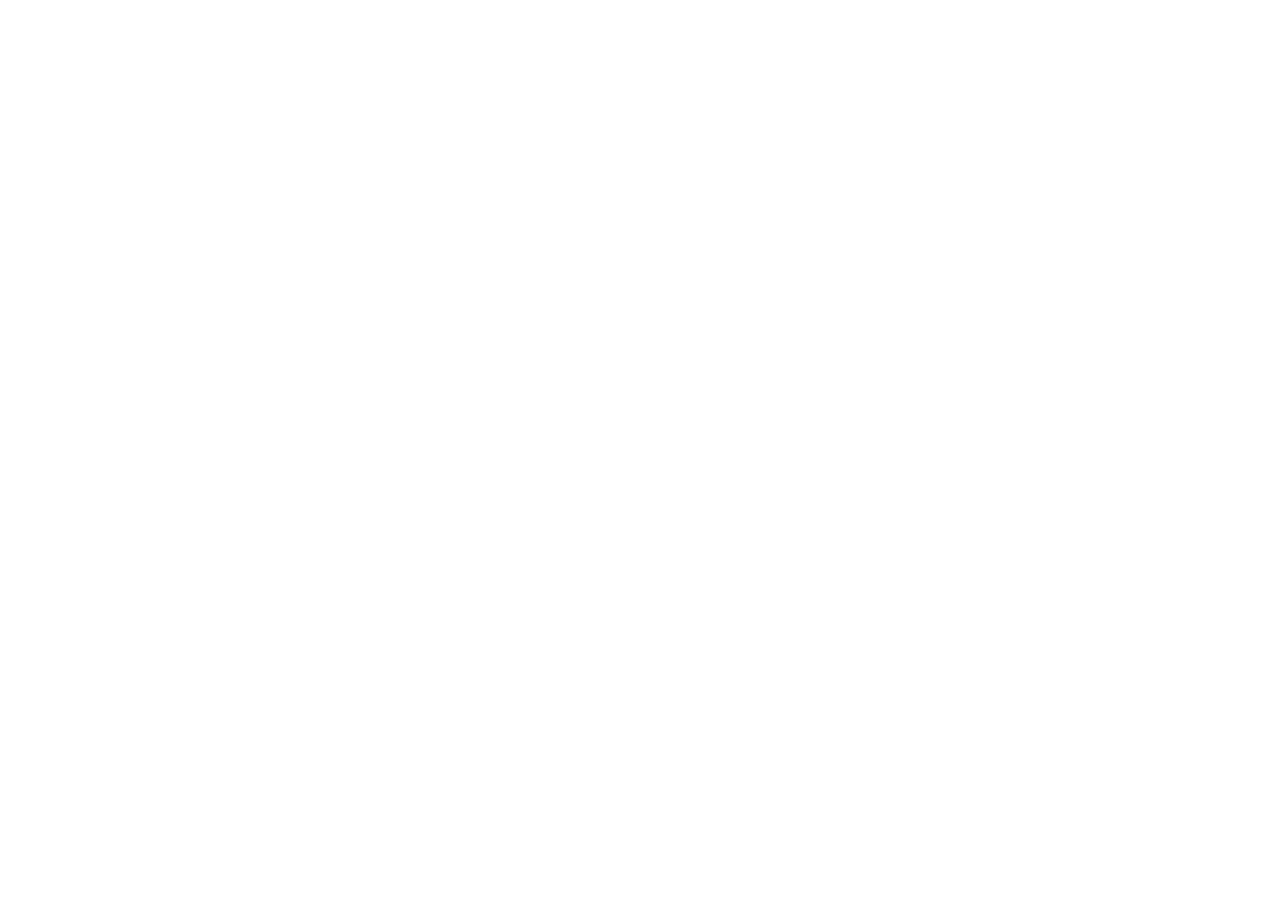
==== index.html @ 802562ee "2" ====
<!doctype html>
<html lang="en">
  <head>
    <meta charset="UTF-8" />
    <meta name="viewport" content="width=device-width, initial-scale=1.0" />
    <title>hash planet</title>
    <script type="module" crossorigin src="/vortex.github.io/assets/index.B-jJbtrE.js"></script>
    <link rel="stylesheet" crossorigin href="/vortex.github.io/assets/index.D0s3xbe9.css">
  </head>
  <body>
    <div id="root"></div>
  </body>
</html>
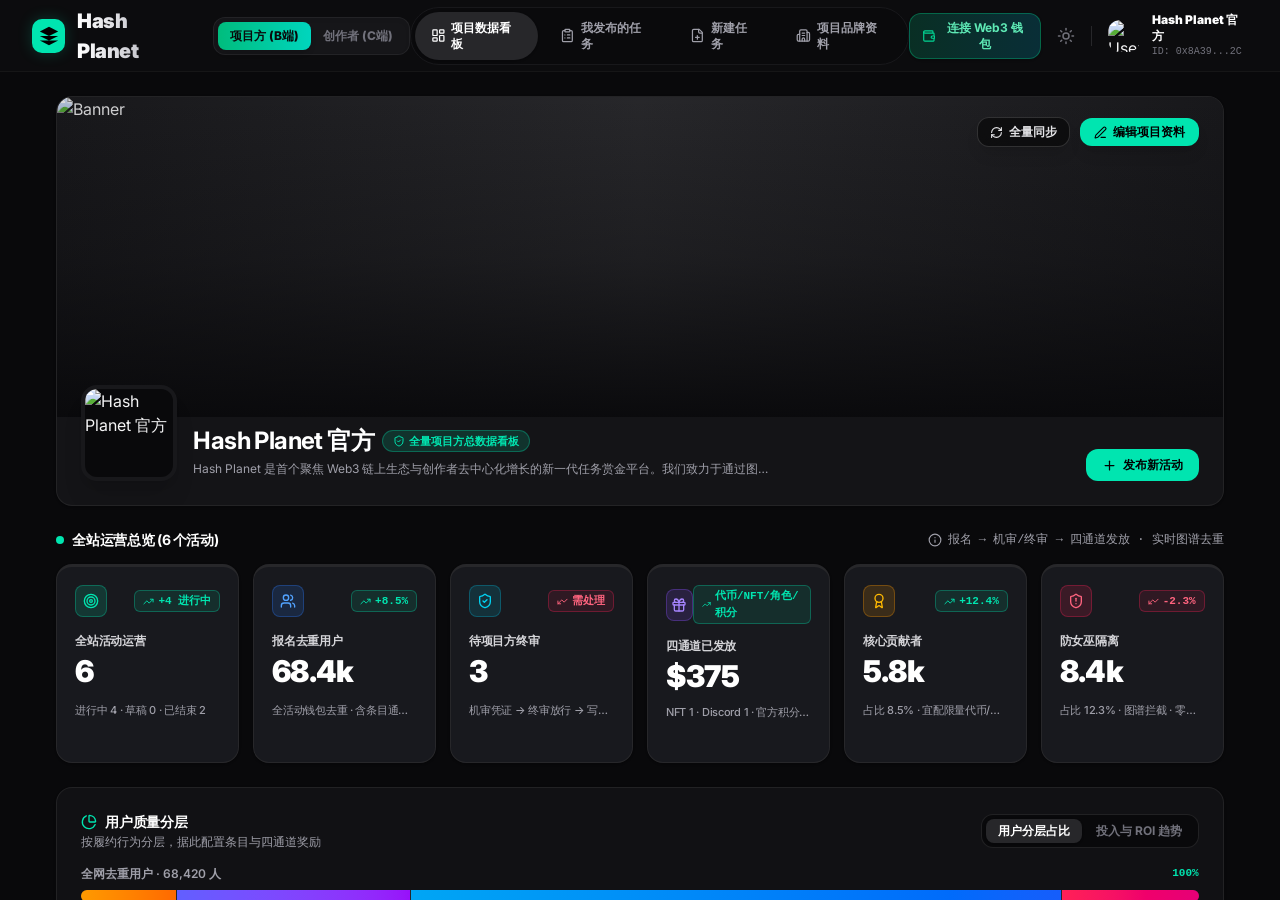
==== commit ad8a9fad: "11" ====
--- a/index.html
+++ b/index.html
@@ -4,8 +4,8 @@
     <meta charset="UTF-8" />
     <meta name="viewport" content="width=device-width, initial-scale=1.0" />
     <title>hash planet</title>
-    <script type="module" crossorigin src="/vortex.github.io/assets/index.B-jJbtrE.js"></script>
-    <link rel="stylesheet" crossorigin href="/vortex.github.io/assets/index.D0s3xbe9.css">
+    <script type="module" crossorigin src="/assets/index.C0Z2eyt0.js"></script>
+    <link rel="stylesheet" crossorigin href="/assets/index.BY39vmBB.css">
   </head>
   <body>
     <div id="root"></div>
--- a/assets/index.BY39vmBB.css
+++ b/assets/index.BY39vmBB.css
@@ -0,0 +1 @@
+@import"https://fonts.googleapis.com/css2?family=Inter:wght@400;500;600;700&display=swap";/*! tailwindcss v4.3.2 | MIT License | https://tailwindcss.com */@layer properties{@supports (((-webkit-hyphens:none)) and (not (margin-trim:inline))) or ((-moz-orient:inline) and (not (color:rgb(from red r g b)))){*,:before,:after,::backdrop{--tw-translate-x:0;--tw-translate-y:0;--tw-translate-z:0;--tw-scale-x:1;--tw-scale-y:1;--tw-scale-z:1;--tw-rotate-x:initial;--tw-rotate-y:initial;--tw-rotate-z:initial;--tw-skew-x:initial;--tw-skew-y:initial;--tw-space-y-reverse:0;--tw-space-x-reverse:0;--tw-divide-y-reverse:0;--tw-border-style:solid;--tw-gradient-position:initial;--tw-gradient-from:#0000;--tw-gradient-via:#0000;--tw-gradient-to:#0000;--tw-gradient-stops:initial;--tw-gradient-via-stops:initial;--tw-gradient-from-position:0%;--tw-gradient-via-position:50%;--tw-gradient-to-position:100%;--tw-leading:initial;--tw-font-weight:initial;--tw-tracking:initial;--tw-shadow:0 0 #0000;--tw-shadow-color:initial;--tw-shadow-alpha:100%;--tw-inset-shadow:0 0 #0000;--tw-inset-shadow-color:initial;--tw-inset-shadow-alpha:100%;--tw-ring-color:initial;--tw-ring-shadow:0 0 #0000;--tw-inset-ring-color:initial;--tw-inset-ring-shadow:0 0 #0000;--tw-ring-inset:initial;--tw-ring-offset-width:0px;--tw-ring-offset-color:#fff;--tw-ring-offset-shadow:0 0 #0000;--tw-outline-style:solid;--tw-blur:initial;--tw-brightness:initial;--tw-contrast:initial;--tw-grayscale:initial;--tw-hue-rotate:initial;--tw-invert:initial;--tw-opacity:initial;--tw-saturate:initial;--tw-sepia:initial;--tw-drop-shadow:initial;--tw-drop-shadow-color:initial;--tw-drop-shadow-alpha:100%;--tw-drop-shadow-size:initial;--tw-backdrop-blur:initial;--tw-backdrop-brightness:initial;--tw-backdrop-contrast:initial;--tw-backdrop-grayscale:initial;--tw-backdrop-hue-rotate:initial;--tw-backdrop-invert:initial;--tw-backdrop-opacity:initial;--tw-backdrop-saturate:initial;--tw-backdrop-sepia:initial;--tw-duration:initial;--tw-ease:initial;--tw-content:""}}}@layer theme{:root,:host{--font-sans:"Inter", ui-sans-serif, system-ui, sans-serif;--font-serif:ui-serif, Georgia, Cambria, "Times New Roman", Times, serif;--font-mono:ui-monospace, SFMono-Regular, Menlo, Monaco, Consolas, "Liberation Mono", "Courier New", monospace;--color-red-50:oklch(97.1% .013 17.38);--color-red-100:oklch(93.6% .032 17.717);--color-red-200:oklch(88.5% .062 18.334);--color-red-300:oklch(80.8% .114 19.571);--color-red-400:oklch(70.4% .191 22.216);--color-red-500:oklch(63.7% .237 25.331);--color-red-600:oklch(57.7% .245 27.325);--color-red-700:oklch(50.5% .213 27.518);--color-red-900:oklch(39.6% .141 25.723);--color-orange-400:oklch(75% .183 55.934);--color-orange-500:oklch(70.5% .213 47.604);--color-amber-50:oklch(98.7% .022 95.277);--color-amber-100:oklch(96.2% .059 95.617);--color-amber-200:oklch(92.4% .12 95.746);--color-amber-300:oklch(87.9% .169 91.605);--color-amber-400:oklch(82.8% .189 84.429);--color-amber-500:oklch(76.9% .188 70.08);--color-amber-600:oklch(66.6% .179 58.318);--color-amber-700:oklch(55.5% .163 48.998);--color-amber-800:oklch(47.3% .137 46.201);--color-amber-900:oklch(41.4% .112 45.904);--color-amber-950:oklch(27.9% .077 45.635);--color-yellow-200:oklch(94.5% .129 101.54);--color-yellow-300:oklch(90.5% .182 98.111);--color-emerald-50:oklch(97.9% .021 166.113);--color-emerald-100:oklch(95% .052 163.051);--color-emerald-200:oklch(90.5% .093 164.15);--color-emerald-300:oklch(84.5% .143 164.978);--color-emerald-400:oklch(76.5% .177 163.223);--color-emerald-500:oklch(69.6% .17 162.48);--color-emerald-600:oklch(59.6% .145 163.225);--color-emerald-700:oklch(50.8% .118 165.612);--color-emerald-800:oklch(43.2% .095 166.913);--color-emerald-900:oklch(37.8% .077 168.94);--color-emerald-950:oklch(26.2% .051 172.552);--color-teal-50:oklch(98.4% .014 180.72);--color-teal-300:oklch(85.5% .138 181.071);--color-teal-400:oklch(77.7% .152 181.912);--color-teal-500:oklch(70.4% .14 182.503);--color-teal-600:oklch(60% .118 184.704);--color-teal-800:oklch(43.7% .078 188.216);--color-teal-950:oklch(27.7% .046 192.524);--color-cyan-50:oklch(98.4% .019 200.873);--color-cyan-100:oklch(95.6% .045 203.388);--color-cyan-200:oklch(91.7% .08 205.041);--color-cyan-300:oklch(86.5% .127 207.078);--color-cyan-400:oklch(78.9% .154 211.53);--color-cyan-500:oklch(71.5% .143 215.221);--color-cyan-600:oklch(60.9% .126 221.723);--color-cyan-700:oklch(52% .105 223.128);--color-cyan-800:oklch(45% .085 224.283);--color-cyan-900:oklch(39.8% .07 227.392);--color-cyan-950:oklch(30.2% .056 229.695);--color-sky-50:oklch(97.7% .013 236.62);--color-sky-100:oklch(95.1% .026 236.824);--color-sky-200:oklch(90.1% .058 230.902);--color-sky-300:oklch(82.8% .111 230.318);--color-sky-400:oklch(74.6% .16 232.661);--color-sky-500:oklch(68.5% .169 237.323);--color-sky-600:oklch(58.8% .158 241.966);--color-sky-700:oklch(50% .134 242.749);--color-sky-800:oklch(44.3% .11 240.79);--color-sky-900:oklch(39.1% .09 240.876);--color-blue-50:oklch(97% .014 254.604);--color-blue-100:oklch(93.2% .032 255.585);--color-blue-200:oklch(88.2% .059 254.128);--color-blue-300:oklch(80.9% .105 251.813);--color-blue-400:oklch(70.7% .165 254.624);--color-blue-500:oklch(62.3% .214 259.815);--color-blue-600:oklch(54.6% .245 262.881);--color-blue-700:oklch(48.8% .243 264.376);--color-blue-950:oklch(28.2% .091 267.935);--color-indigo-50:oklch(96.2% .018 272.314);--color-indigo-100:oklch(93% .034 272.788);--color-indigo-200:oklch(87% .065 274.039);--color-indigo-300:oklch(78.5% .115 274.713);--color-indigo-400:oklch(67.3% .182 276.935);--color-indigo-500:oklch(58.5% .233 277.117);--color-indigo-600:oklch(51.1% .262 276.966);--color-indigo-700:oklch(45.7% .24 277.023);--color-indigo-800:oklch(39.8% .195 277.366);--color-indigo-900:oklch(35.9% .144 278.697);--color-indigo-950:oklch(25.7% .09 281.288);--color-violet-50:oklch(96.9% .016 293.756);--color-violet-100:oklch(94.3% .029 294.588);--color-violet-200:oklch(89.4% .057 293.283);--color-violet-300:oklch(81.1% .111 293.571);--color-violet-400:oklch(70.2% .183 293.541);--color-violet-500:oklch(60.6% .25 292.717);--color-violet-600:oklch(54.1% .281 293.009);--color-violet-700:oklch(49.1% .27 292.581);--color-violet-900:oklch(38% .189 293.745);--color-violet-950:oklch(28.3% .141 291.089);--color-purple-50:oklch(97.7% .014 308.299);--color-purple-100:oklch(94.6% .033 307.174);--color-purple-200:oklch(90.2% .063 306.703);--color-purple-300:oklch(82.7% .119 306.383);--color-purple-400:oklch(71.4% .203 305.504);--color-purple-500:oklch(62.7% .265 303.9);--color-purple-600:oklch(55.8% .288 302.321);--color-purple-700:oklch(49.6% .265 301.924);--color-purple-800:oklch(43.8% .218 303.724);--color-purple-900:oklch(38.1% .176 304.987);--color-purple-950:oklch(29.1% .149 302.717);--color-fuchsia-200:oklch(90.3% .076 319.62);--color-fuchsia-300:oklch(83.3% .145 321.434);--color-fuchsia-400:oklch(74% .238 322.16);--color-fuchsia-500:oklch(66.7% .295 322.15);--color-fuchsia-600:oklch(59.1% .293 322.896);--color-pink-400:oklch(71.8% .202 349.761);--color-pink-500:oklch(65.6% .241 354.308);--color-pink-600:oklch(59.2% .249 .584);--color-rose-50:oklch(96.9% .015 12.422);--color-rose-200:oklch(89.2% .058 10.001);--color-rose-300:oklch(81% .117 11.638);--color-rose-400:oklch(71.2% .194 13.428);--color-rose-500:oklch(64.5% .246 16.439);--color-rose-600:oklch(58.6% .253 17.585);--color-rose-700:oklch(51.4% .222 16.935);--color-rose-950:oklch(27.1% .105 12.094);--color-slate-100:oklch(96.8% .007 247.896);--color-slate-200:oklch(92.9% .013 255.508);--color-slate-300:oklch(86.9% .022 252.894);--color-slate-400:oklch(70.4% .04 256.788);--color-slate-500:oklch(55.4% .046 257.417);--color-slate-600:oklch(44.6% .043 257.281);--color-slate-700:oklch(37.2% .044 257.287);--color-slate-900:oklch(20.8% .042 265.755);--color-zinc-50:oklch(98.5% 0 0);--color-zinc-100:oklch(96.7% .001 286.375);--color-zinc-200:oklch(92% .004 286.32);--color-zinc-300:oklch(87.1% .006 286.286);--color-zinc-400:oklch(70.5% .015 286.067);--color-zinc-500:oklch(55.2% .016 285.938);--color-zinc-600:oklch(44.2% .017 285.786);--color-zinc-700:oklch(37% .013 285.805);--color-zinc-800:oklch(27.4% .006 286.033);--color-zinc-900:oklch(21% .006 285.885);--color-zinc-950:oklch(14.1% .005 285.823);--color-black:#000;--color-white:#fff;--spacing:.25rem;--container-xs:20rem;--container-sm:24rem;--container-md:28rem;--container-lg:32rem;--container-xl:36rem;--container-2xl:42rem;--container-3xl:48rem;--container-4xl:56rem;--container-5xl:64rem;--text-xs:.75rem;--text-xs--line-height:calc(1 / .75);--text-sm:.875rem;--text-sm--line-height:calc(1.25 / .875);--text-base:1rem;--text-base--line-height: 1.5 ;--text-lg:1.125rem;--text-lg--line-height:calc(1.75 / 1.125);--text-xl:1.25rem;--text-xl--line-height:calc(1.75 / 1.25);--text-2xl:1.5rem;--text-2xl--line-height:calc(2 / 1.5);--text-3xl:1.875rem;--text-3xl--line-height: 1.2 ;--text-4xl:2.25rem;--text-4xl--line-height:calc(2.5 / 2.25);--text-8xl:6rem;--text-8xl--line-height:1;--font-weight-normal:400;--font-weight-medium:500;--font-weight-semibold:600;--font-weight-bold:700;--font-weight-extrabold:800;--font-weight-black:900;--tracking-tight:-.025em;--tracking-normal:0em;--tracking-wide:.025em;--tracking-wider:.05em;--tracking-widest:.1em;--leading-tight:1.25;--leading-snug:1.375;--leading-normal:1.5;--leading-relaxed:1.625;--radius-md:.375rem;--radius-lg:.5rem;--radius-xl:.75rem;--radius-2xl:1rem;--radius-3xl:1.5rem;--drop-shadow-sm:0 1px 2px #00000026;--drop-shadow-md:0 3px 3px #0000001f;--ease-out:cubic-bezier(0, 0, .2, 1);--ease-in-out:cubic-bezier(.4, 0, .2, 1);--animate-spin:spin 1s linear infinite;--animate-ping:ping 1s cubic-bezier(0, 0, .2, 1) infinite;--animate-pulse:pulse 2s cubic-bezier(.4, 0, .6, 1) infinite;--animate-bounce:bounce 1s infinite;--blur-xs:4px;--blur-sm:8px;--blur-md:12px;--blur-xl:24px;--blur-2xl:40px;--blur-3xl:64px;--default-transition-duration:.15s;--default-transition-timing-function:cubic-bezier(.4, 0, .2, 1);--default-font-family:var(--font-sans);--default-mono-font-family:var(--font-mono)}}@layer base{*,:after,:before,::backdrop{box-sizing:border-box;border:0 solid;margin:0;padding:0}::file-selector-button{box-sizing:border-box;border:0 solid;margin:0;padding:0}html,:host{-webkit-text-size-adjust:100%;-moz-tab-size:4;tab-size:4;line-height:1.5;font-family:var(--default-font-family,ui-sans-serif, system-ui, sans-serif, "Apple Color Emoji", "Segoe UI Emoji", "Segoe UI Symbol", "Noto Color Emoji");font-feature-settings:var(--default-font-feature-settings,normal);font-variation-settings:var(--default-font-variation-settings,normal);-webkit-tap-highlight-color:transparent}hr{height:0;color:inherit;border-top-width:1px}abbr:where([title]){-webkit-text-decoration:underline dotted;text-decoration:underline dotted}h1,h2,h3,h4,h5,h6{font-size:inherit;font-weight:inherit}a{color:inherit;-webkit-text-decoration:inherit;text-decoration:inherit}b,strong{font-weight:bolder}code,kbd,samp,pre{font-family:var(--default-mono-font-family,ui-monospace, SFMono-Regular, Menlo, Monaco, Consolas, "Liberation Mono", "Courier New", monospace);font-feature-settings:var(--default-mono-font-feature-settings,normal);font-variation-settings:var(--default-mono-font-variation-settings,normal);font-size:1em}small{font-size:80%}sub,sup{vertical-align:baseline;font-size:75%;line-height:0;position:relative}sub{bottom:-.25em}sup{top:-.5em}table{text-indent:0;border-color:inherit;border-collapse:collapse}:-moz-focusring{outline:auto}progress{vertical-align:baseline}summary{display:list-item}ol,ul,menu{list-style:none}img,svg,video,canvas,audio,iframe,embed,object{vertical-align:middle;display:block}img,video{max-width:100%;height:auto}button,input,select,optgroup,textarea{font:inherit;font-feature-settings:inherit;font-variation-settings:inherit;letter-spacing:inherit;color:inherit;opacity:1;background-color:#0000;border-radius:0}::file-selector-button{font:inherit;font-feature-settings:inherit;font-variation-settings:inherit;letter-spacing:inherit;color:inherit;opacity:1;background-color:#0000;border-radius:0}:where(select:is([multiple],[size])) optgroup{font-weight:bolder}:where(select:is([multiple],[size])) optgroup option{padding-inline-start:20px}::file-selector-button{margin-inline-end:4px}::placeholder{opacity:1}@supports (not ((-webkit-appearance:-apple-pay-button))) or (contain-intrinsic-size:1px){::placeholder{color:currentColor}@supports (color:color-mix(in lab,red,red)){::placeholder{color:color-mix(in oklab,currentcolor 50%,transparent)}}}textarea{resize:vertical}::-webkit-search-decoration{-webkit-appearance:none}::-webkit-date-and-time-value{min-height:1lh;text-align:inherit}::-webkit-datetime-edit{display:inline-flex}::-webkit-datetime-edit-fields-wrapper{padding:0}::-webkit-datetime-edit{padding-block:0}::-webkit-datetime-edit-year-field{padding-block:0}::-webkit-datetime-edit-month-field{padding-block:0}::-webkit-datetime-edit-day-field{padding-block:0}::-webkit-datetime-edit-hour-field{padding-block:0}::-webkit-datetime-edit-minute-field{padding-block:0}::-webkit-datetime-edit-second-field{padding-block:0}::-webkit-datetime-edit-millisecond-field{padding-block:0}::-webkit-datetime-edit-meridiem-field{padding-block:0}::-webkit-calendar-picker-indicator{line-height:1}:-moz-ui-invalid{box-shadow:none}button,input:where([type=button],[type=reset],[type=submit]){-webkit-appearance:button;-moz-appearance:button;appearance:button}::file-selector-button{-webkit-appearance:button;-moz-appearance:button;appearance:button}::-webkit-inner-spin-button{height:auto}::-webkit-outer-spin-button{height:auto}[hidden]:where(:not([hidden=until-found])){display:none!important}}@layer components{.rich-text-editor:empty:before{content:attr(data-placeholder);color:#a1a1aa;pointer-events:none}.dark .rich-text-editor:empty:before{color:#71717a}.rich-text-editor h1{margin:.75rem 0 .5rem;font-size:1.25rem;font-weight:700;line-height:1.4}.rich-text-editor h2{margin:.75rem 0 .5rem;font-size:1.1rem;font-weight:700;line-height:1.4}.rich-text-editor p{margin:.5rem 0}.rich-text-editor ul,.rich-text-editor ol{margin:.5rem 0;padding-left:1.25rem}.rich-text-editor li{margin:.25rem 0}.rich-text-editor a{color:#059669;text-decoration:underline}.rich-text-editor img{border-radius:.75rem;max-width:100%;margin:.5rem 0}.rich-text-content h1{color:inherit;margin:.5rem 0 .25rem;font-size:.95rem;font-weight:700;line-height:1.5}.rich-text-content h2{color:inherit;margin:.5rem 0 .25rem;font-size:.875rem;font-weight:700;line-height:1.5}.rich-text-content p{margin:.35rem 0}.rich-text-content ul,.rich-text-content ol{margin:.35rem 0;padding-left:1.1rem}.rich-text-content li{margin:.15rem 0}.rich-text-content a{color:#059669;text-decoration:underline}.rich-text-content img{border-radius:.5rem;max-width:100%;margin:.35rem 0}.rich-text-content strong,.rich-text-content b{color:inherit;font-weight:600}}@layer utilities{.pointer-events-auto{pointer-events:auto}.pointer-events-none{pointer-events:none}.visible{visibility:visible}.sr-only{clip-path:inset(50%);white-space:nowrap;border-width:0;width:1px;height:1px;margin:-1px;padding:0;position:absolute;overflow:hidden}.absolute{position:absolute}.fixed{position:fixed}.relative{position:relative}.sticky{position:sticky}.-inset-0\.5{inset:calc(var(--spacing) * -.5)}.-inset-1{inset:calc(var(--spacing) * -1)}.inset-0{top:0;right:0;bottom:0;left:0}.inset-\[-18px\]{top:-18px;right:-18px;bottom:-18px;left:-18px}.inset-\[-32px\]{top:-32px;right:-32px;bottom:-32px;left:-32px}.inset-x-0{inset-inline:0}.inset-x-2{inset-inline:calc(var(--spacing) * 2)}.inset-x-3{inset-inline:calc(var(--spacing) * 3)}.inset-y-0{inset-block:0}.-top-1{top:calc(var(--spacing) * -1)}.-top-3{top:calc(var(--spacing) * -3)}.-top-4{top:calc(var(--spacing) * -4)}.-top-12{top:calc(var(--spacing) * -12)}.-top-16{top:calc(var(--spacing) * -16)}.-top-20{top:calc(var(--spacing) * -20)}.-top-24{top:calc(var(--spacing) * -24)}.-top-32{top:calc(var(--spacing) * -32)}.top-0{top:0}.top-0\.5{top:calc(var(--spacing) * .5)}.top-1\/2{top:50%}.top-2{top:calc(var(--spacing) * 2)}.top-2\.5{top:calc(var(--spacing) * 2.5)}.top-3{top:calc(var(--spacing) * 3)}.top-3\.5{top:calc(var(--spacing) * 3.5)}.top-4{top:calc(var(--spacing) * 4)}.top-5{top:calc(var(--spacing) * 5)}.top-6{top:calc(var(--spacing) * 6)}.top-8{top:calc(var(--spacing) * 8)}.top-20{top:calc(var(--spacing) * 20)}.top-24{top:calc(var(--spacing) * 24)}.top-\[-3px\]{top:-3px}.top-\[calc\(50\%-177\.5px\)\]{top:calc(50% - 177.5px)}.top-\[calc\(50\%-182\.5px\)\]{top:calc(50% - 182.5px)}.top-full{top:100%}.-right-1{right:calc(var(--spacing) * -1)}.-right-2{right:calc(var(--spacing) * -2)}.-right-4{right:calc(var(--spacing) * -4)}.-right-6{right:calc(var(--spacing) * -6)}.-right-16{right:calc(var(--spacing) * -16)}.-right-20{right:calc(var(--spacing) * -20)}.-right-24{right:calc(var(--spacing) * -24)}.-right-32{right:calc(var(--spacing) * -32)}.right-0{right:0}.right-1{right:var(--spacing)}.right-2{right:calc(var(--spacing) * 2)}.right-2\.5{right:calc(var(--spacing) * 2.5)}.right-3{right:calc(var(--spacing) * 3)}.right-3\.5{right:calc(var(--spacing) * 3.5)}.right-4{right:calc(var(--spacing) * 4)}.right-6{right:calc(var(--spacing) * 6)}.right-8{right:calc(var(--spacing) * 8)}.right-10{right:calc(var(--spacing) * 10)}.-bottom-1{bottom:calc(var(--spacing) * -1)}.-bottom-3{bottom:calc(var(--spacing) * -3)}.-bottom-4{bottom:calc(var(--spacing) * -4)}.-bottom-6{bottom:calc(var(--spacing) * -6)}.-bottom-24{bottom:calc(var(--spacing) * -24)}.-bottom-32{bottom:calc(var(--spacing) * -32)}.bottom-0{bottom:0}.bottom-1{bottom:var(--spacing)}.bottom-4{bottom:calc(var(--spacing) * 4)}.bottom-6{bottom:calc(var(--spacing) * 6)}.bottom-7{bottom:calc(var(--spacing) * 7)}.bottom-24{bottom:calc(var(--spacing) * 24)}.-left-12{left:calc(var(--spacing) * -12)}.-left-24{left:calc(var(--spacing) * -24)}.-left-32{left:calc(var(--spacing) * -32)}.left-0{left:0}.left-1{left:var(--spacing)}.left-1\/2{left:50%}.left-1\/3{left:33.3333%}.left-2{left:calc(var(--spacing) * 2)}.left-2\.5{left:calc(var(--spacing) * 2.5)}.left-3{left:calc(var(--spacing) * 3)}.left-3\.5{left:calc(var(--spacing) * 3.5)}.left-5{left:calc(var(--spacing) * 5)}.left-6{left:calc(var(--spacing) * 6)}.left-10{left:calc(var(--spacing) * 10)}.left-12{left:calc(var(--spacing) * 12)}.left-\[13\.5px\]{left:13.5px}.left-\[calc\(50\%-120px\)\]{left:calc(50% - 120px)}.z-0{z-index:0}.z-10{z-index:10}.z-20{z-index:20}.z-30{z-index:30}.z-40{z-index:40}.z-50{z-index:50}.z-\[100\]{z-index:100}.z-\[110\]{z-index:110}.z-\[120\]{z-index:120}.z-\[999\]{z-index:999}.z-\[9999\]{z-index:9999}.z-\[10000\]{z-index:10000}.col-span-2{grid-column:span 2/span 2}.container{width:100%}@media(min-width:40rem){.container{max-width:40rem}}@media(min-width:48rem){.container{max-width:48rem}}@media(min-width:64rem){.container{max-width:64rem}}@media(min-width:80rem){.container{max-width:80rem}}@media(min-width:96rem){.container{max-width:96rem}}.-mx-1{margin-inline:calc(var(--spacing) * -1)}.mx-1{margin-inline:var(--spacing)}.mx-4{margin-inline:calc(var(--spacing) * 4)}.mx-6{margin-inline:calc(var(--spacing) * 6)}.mx-auto{margin-inline:auto}.my-0\.5{margin-block:calc(var(--spacing) * .5)}.my-1{margin-block:var(--spacing)}.my-5{margin-block:calc(var(--spacing) * 5)}.my-auto{margin-block:auto}.-mt-0\.5{margin-top:calc(var(--spacing) * -.5)}.-mt-10{margin-top:calc(var(--spacing) * -10)}.-mt-12{margin-top:calc(var(--spacing) * -12)}.mt-0\.5{margin-top:calc(var(--spacing) * .5)}.mt-1{margin-top:var(--spacing)}.mt-1\.5{margin-top:calc(var(--spacing) * 1.5)}.mt-2{margin-top:calc(var(--spacing) * 2)}.mt-2\.5{margin-top:calc(var(--spacing) * 2.5)}.mt-3{margin-top:calc(var(--spacing) * 3)}.mt-3\.5{margin-top:calc(var(--spacing) * 3.5)}.mt-4{margin-top:calc(var(--spacing) * 4)}.mt-6{margin-top:calc(var(--spacing) * 6)}.mt-\[-2px\]{margin-top:-2px}.mt-auto{margin-top:auto}.mr-0\.5{margin-right:calc(var(--spacing) * .5)}.mr-1{margin-right:var(--spacing)}.mr-1\.5{margin-right:calc(var(--spacing) * 1.5)}.mr-3{margin-right:calc(var(--spacing) * 3)}.mb-0\.5{margin-bottom:calc(var(--spacing) * .5)}.mb-1{margin-bottom:var(--spacing)}.mb-1\.5{margin-bottom:calc(var(--spacing) * 1.5)}.mb-2{margin-bottom:calc(var(--spacing) * 2)}.mb-2\.5{margin-bottom:calc(var(--spacing) * 2.5)}.mb-3{margin-bottom:calc(var(--spacing) * 3)}.mb-3\.5{margin-bottom:calc(var(--spacing) * 3.5)}.mb-4{margin-bottom:calc(var(--spacing) * 4)}.mb-5{margin-bottom:calc(var(--spacing) * 5)}.mb-6{margin-bottom:calc(var(--spacing) * 6)}.mb-8{margin-bottom:calc(var(--spacing) * 8)}.mb-10{margin-bottom:calc(var(--spacing) * 10)}.ml-1{margin-left:var(--spacing)}.ml-1\.5{margin-left:calc(var(--spacing) * 1.5)}.ml-2{margin-left:calc(var(--spacing) * 2)}.line-clamp-1{-webkit-line-clamp:1;-webkit-box-orient:vertical;display:-webkit-box;overflow:hidden}.line-clamp-2{-webkit-line-clamp:2;-webkit-box-orient:vertical;display:-webkit-box;overflow:hidden}.line-clamp-3{-webkit-line-clamp:3;-webkit-box-orient:vertical;display:-webkit-box;overflow:hidden}.block{display:block}.flex{display:flex}.grid{display:grid}.hidden{display:none}.inline{display:inline}.inline-block{display:inline-block}.inline-flex{display:inline-flex}.aspect-\[2\.6\/1\]{aspect-ratio:2.6}.aspect-\[2\/1\]{aspect-ratio:2}.aspect-\[16\/10\]{aspect-ratio:16/10}.h-1{height:var(--spacing)}.h-1\.5{height:calc(var(--spacing) * 1.5)}.h-2{height:calc(var(--spacing) * 2)}.h-2\.5{height:calc(var(--spacing) * 2.5)}.h-3{height:calc(var(--spacing) * 3)}.h-3\.5{height:calc(var(--spacing) * 3.5)}.h-4{height:calc(var(--spacing) * 4)}.h-4\.5{height:calc(var(--spacing) * 4.5)}.h-5{height:calc(var(--spacing) * 5)}.h-5\.5{height:calc(var(--spacing) * 5.5)}.h-6{height:calc(var(--spacing) * 6)}.h-7{height:calc(var(--spacing) * 7)}.h-7\.5{height:calc(var(--spacing) * 7.5)}.h-8{height:calc(var(--spacing) * 8)}.h-9{height:calc(var(--spacing) * 9)}.h-10{height:calc(var(--spacing) * 10)}.h-11{height:calc(var(--spacing) * 11)}.h-12{height:calc(var(--spacing) * 12)}.h-14{height:calc(var(--spacing) * 14)}.h-16{height:calc(var(--spacing) * 16)}.h-18{height:calc(var(--spacing) * 18)}.h-20{height:calc(var(--spacing) * 20)}.h-24{height:calc(var(--spacing) * 24)}.h-28{height:calc(var(--spacing) * 28)}.h-32{height:calc(var(--spacing) * 32)}.h-36{height:calc(var(--spacing) * 36)}.h-40{height:calc(var(--spacing) * 40)}.h-48{height:calc(var(--spacing) * 48)}.h-52{height:calc(var(--spacing) * 52)}.h-60{height:calc(var(--spacing) * 60)}.h-64{height:calc(var(--spacing) * 64)}.h-72{height:calc(var(--spacing) * 72)}.h-80{height:calc(var(--spacing) * 80)}.h-96{height:calc(var(--spacing) * 96)}.h-\[2px\]{height:2px}.h-\[10px\]{height:10px}.h-\[34px\]{height:34px}.h-\[52px\]{height:52px}.h-\[64px\]{height:64px}.h-\[72px\]{height:72px}.h-\[95px\]{height:95px}.h-\[160px\]{height:160px}.h-\[180px\]{height:180px}.h-\[200px\]{height:200px}.h-\[230px\]{height:230px}.h-\[355px\]{height:355px}.h-\[360px\]{height:360px}.h-\[365px\]{height:365px}.h-\[400px\]{height:400px}.h-\[410px\]{height:410px}.h-auto{height:auto}.h-full{height:100%}.h-px{height:1px}.h-screen{height:100vh}.max-h-44{max-height:calc(var(--spacing) * 44)}.max-h-48{max-height:calc(var(--spacing) * 48)}.max-h-96{max-height:calc(var(--spacing) * 96)}.max-h-\[70vh\]{max-height:70vh}.max-h-\[88vh\]{max-height:88vh}.max-h-\[90vh\]{max-height:90vh}.max-h-\[140px\]{max-height:140px}.max-h-\[180px\]{max-height:180px}.max-h-\[220px\]{max-height:220px}.max-h-\[360px\]{max-height:360px}.max-h-\[680px\]{max-height:680px}.min-h-0{min-height:0}.min-h-\[24rem\]{min-height:24rem}.min-h-\[40px\]{min-height:40px}.min-h-\[160px\]{min-height:160px}.min-h-\[240px\]{min-height:240px}.min-h-\[380px\]{min-height:380px}.min-h-screen{min-height:100vh}.w-1{width:var(--spacing)}.w-1\.5{width:calc(var(--spacing) * 1.5)}.w-2{width:calc(var(--spacing) * 2)}.w-2\.5{width:calc(var(--spacing) * 2.5)}.w-3{width:calc(var(--spacing) * 3)}.w-3\.5{width:calc(var(--spacing) * 3.5)}.w-4{width:calc(var(--spacing) * 4)}.w-4\.5{width:calc(var(--spacing) * 4.5)}.w-5{width:calc(var(--spacing) * 5)}.w-5\.5{width:calc(var(--spacing) * 5.5)}.w-6{width:calc(var(--spacing) * 6)}.w-7{width:calc(var(--spacing) * 7)}.w-8{width:calc(var(--spacing) * 8)}.w-9{width:calc(var(--spacing) * 9)}.w-10{width:calc(var(--spacing) * 10)}.w-11{width:calc(var(--spacing) * 11)}.w-12{width:calc(var(--spacing) * 12)}.w-14{width:calc(var(--spacing) * 14)}.w-16{width:calc(var(--spacing) * 16)}.w-18{width:calc(var(--spacing) * 18)}.w-20{width:calc(var(--spacing) * 20)}.w-24{width:calc(var(--spacing) * 24)}.w-28{width:calc(var(--spacing) * 28)}.w-32{width:calc(var(--spacing) * 32)}.w-36{width:calc(var(--spacing) * 36)}.w-44{width:calc(var(--spacing) * 44)}.w-48{width:calc(var(--spacing) * 48)}.w-56{width:calc(var(--spacing) * 56)}.w-60{width:calc(var(--spacing) * 60)}.w-64{width:calc(var(--spacing) * 64)}.w-72{width:calc(var(--spacing) * 72)}.w-80{width:calc(var(--spacing) * 80)}.w-96{width:calc(var(--spacing) * 96)}.w-\[1px\]{width:1px}.w-\[10px\]{width:10px}.w-\[34px\]{width:34px}.w-\[240px\]{width:240px}.w-\[420px\]{width:420px}.w-\[calc\(100\%\+1rem\)\]{width:calc(100% + 1rem)}.w-fit{width:fit-content}.w-full{width:100%}.w-px{width:1px}.max-w-2xl{max-width:var(--container-2xl)}.max-w-3xl{max-width:var(--container-3xl)}.max-w-4xl{max-width:var(--container-4xl)}.max-w-5xl{max-width:var(--container-5xl)}.max-w-\[38px\]{max-width:38px}.max-w-\[55px\]{max-width:55px}.max-w-\[96\%\]{max-width:96%}.max-w-\[98\%\]{max-width:98%}.max-w-\[100\%\]{max-width:100%}.max-w-\[120px\]{max-width:120px}.max-w-\[130px\]{max-width:130px}.max-w-\[140px\]{max-width:140px}.max-w-\[160px\]{max-width:160px}.max-w-\[170px\]{max-width:170px}.max-w-\[200px\]{max-width:200px}.max-w-\[280px\]{max-width:280px}.max-w-\[300px\]{max-width:300px}.max-w-\[340px\]{max-width:340px}.max-w-\[560px\]{max-width:560px}.max-w-\[800px\]{max-width:800px}.max-w-\[840px\]{max-width:840px}.max-w-\[1200px\]{max-width:1200px}.max-w-\[1550px\]{max-width:1550px}.max-w-\[1680px\]{max-width:1680px}.max-w-full{max-width:100%}.max-w-lg{max-width:var(--container-lg)}.max-w-md{max-width:var(--container-md)}.max-w-none{max-width:none}.max-w-sm{max-width:var(--container-sm)}.max-w-xl{max-width:var(--container-xl)}.max-w-xs{max-width:var(--container-xs)}.min-w-0{min-width:0}.min-w-\[20px\]{min-width:20px}.min-w-\[28px\]{min-width:28px}.min-w-\[32px\]{min-width:32px}.min-w-\[120px\]{min-width:120px}.min-w-\[140px\]{min-width:140px}.min-w-\[210px\]{min-width:210px}.min-w-\[320px\]{min-width:320px}.min-w-\[650px\]{min-width:650px}.min-w-\[700px\]{min-width:700px}.min-w-\[980px\]{min-width:980px}.min-w-\[1200px\]{min-width:1200px}.min-w-max{min-width:max-content}.flex-1{flex:1}.shrink-0{flex-shrink:0}.border-collapse{border-collapse:collapse}.-translate-x-1\/2{--tw-translate-x: -50% ;translate:var(--tw-translate-x) var(--tw-translate-y)}.translate-x-\[-120\%\]{--tw-translate-x:-120%;translate:var(--tw-translate-x) var(--tw-translate-y)}.translate-x-px{--tw-translate-x:1px;translate:var(--tw-translate-x) var(--tw-translate-y)}.-translate-y-1\/2{--tw-translate-y: -50% ;translate:var(--tw-translate-x) var(--tw-translate-y)}.-translate-y-px{--tw-translate-y:-1px;translate:var(--tw-translate-x) var(--tw-translate-y)}.scale-50{--tw-scale-x:50%;--tw-scale-y:50%;--tw-scale-z:50%;scale:var(--tw-scale-x) var(--tw-scale-y)}.scale-100{--tw-scale-x:100%;--tw-scale-y:100%;--tw-scale-z:100%;scale:var(--tw-scale-x) var(--tw-scale-y)}.scale-102{--tw-scale-x:102%;--tw-scale-y:102%;--tw-scale-z:102%;scale:var(--tw-scale-x) var(--tw-scale-y)}.scale-105{--tw-scale-x:105%;--tw-scale-y:105%;--tw-scale-z:105%;scale:var(--tw-scale-x) var(--tw-scale-y)}.scale-110{--tw-scale-x:110%;--tw-scale-y:110%;--tw-scale-z:110%;scale:var(--tw-scale-x) var(--tw-scale-y)}.scale-125{--tw-scale-x:125%;--tw-scale-y:125%;--tw-scale-z:125%;scale:var(--tw-scale-x) var(--tw-scale-y)}.scale-\[1\.02\]{scale:1.02}.-rotate-45{rotate:-45deg}.-rotate-90{rotate:-90deg}.rotate-0{rotate:0deg}.rotate-180{rotate:180deg}.rotate-\[-20deg\]{rotate:-20deg}.rotate-\[12deg\]{rotate:12deg}.\[transform\:translateZ\(40px\)\]{transform:translateZ(40px)}.\[transform\:translateZ\(45px\)\]{transform:translateZ(45px)}.\[transform\:translateZ\(50px\)\]{transform:translateZ(50px)}.\[transform\:translateZ\(60px\)\]{transform:translateZ(60px)}.transform{transform:var(--tw-rotate-x,) var(--tw-rotate-y,) var(--tw-rotate-z,) var(--tw-skew-x,) var(--tw-skew-y,)}.animate-\[shimmer_3\.5s_infinite\]{animation:3.5s infinite shimmer}.animate-bounce{animation:var(--animate-bounce)}.animate-ping{animation:var(--animate-ping)}.animate-pulse{animation:var(--animate-pulse)}.animate-spin{animation:var(--animate-spin)}.cursor-default{cursor:default}.cursor-not-allowed{cursor:not-allowed}.cursor-pointer{cursor:pointer}.cursor-wait{cursor:wait}.resize{resize:both}.resize-none{resize:none}.resize-y{resize:vertical}.scroll-mt-6{scroll-margin-top:calc(var(--spacing) * 6)}.list-decimal{list-style-type:decimal}.appearance-none{-webkit-appearance:none;-moz-appearance:none;appearance:none}.grid-cols-1{grid-template-columns:repeat(1,minmax(0,1fr))}.grid-cols-2{grid-template-columns:repeat(2,minmax(0,1fr))}.grid-cols-3{grid-template-columns:repeat(3,minmax(0,1fr))}.grid-cols-4{grid-template-columns:repeat(4,minmax(0,1fr))}.grid-rows-\[0fr\]{grid-template-rows:0fr}.grid-rows-\[1fr\]{grid-template-rows:1fr}.flex-col{flex-direction:column}.flex-row{flex-direction:row}.flex-wrap{flex-wrap:wrap}.items-baseline{align-items:baseline}.items-center{align-items:center}.items-end{align-items:flex-end}.items-start{align-items:flex-start}.items-stretch{align-items:stretch}.justify-between{justify-content:space-between}.justify-center{justify-content:center}.justify-end{justify-content:flex-end}.gap-0\.5{gap:calc(var(--spacing) * .5)}.gap-1{gap:var(--spacing)}.gap-1\.5{gap:calc(var(--spacing) * 1.5)}.gap-2{gap:calc(var(--spacing) * 2)}.gap-2\.5{gap:calc(var(--spacing) * 2.5)}.gap-3{gap:calc(var(--spacing) * 3)}.gap-3\.5{gap:calc(var(--spacing) * 3.5)}.gap-4{gap:calc(var(--spacing) * 4)}.gap-4\.5{gap:calc(var(--spacing) * 4.5)}.gap-5{gap:calc(var(--spacing) * 5)}.gap-6{gap:calc(var(--spacing) * 6)}.gap-8{gap:calc(var(--spacing) * 8)}.gap-12{gap:calc(var(--spacing) * 12)}.gap-px{gap:1px}:where(.space-y-0>:not(:last-child)){--tw-space-y-reverse:0;margin-block:0}:where(.space-y-0\.5>:not(:last-child)){--tw-space-y-reverse:0;margin-block-start:calc(calc(var(--spacing) * .5) * var(--tw-space-y-reverse));margin-block-end:calc(calc(var(--spacing) * .5) * calc(1 - var(--tw-space-y-reverse)))}:where(.space-y-1>:not(:last-child)){--tw-space-y-reverse:0;margin-block-start:calc(var(--spacing) * var(--tw-space-y-reverse));margin-block-end:calc(var(--spacing) * calc(1 - var(--tw-space-y-reverse)))}:where(.space-y-1\.5>:not(:last-child)){--tw-space-y-reverse:0;margin-block-start:calc(calc(var(--spacing) * 1.5) * var(--tw-space-y-reverse));margin-block-end:calc(calc(var(--spacing) * 1.5) * calc(1 - var(--tw-space-y-reverse)))}:where(.space-y-2>:not(:last-child)){--tw-space-y-reverse:0;margin-block-start:calc(calc(var(--spacing) * 2) * var(--tw-space-y-reverse));margin-block-end:calc(calc(var(--spacing) * 2) * calc(1 - var(--tw-space-y-reverse)))}:where(.space-y-2\.5>:not(:last-child)){--tw-space-y-reverse:0;margin-block-start:calc(calc(var(--spacing) * 2.5) * var(--tw-space-y-reverse));margin-block-end:calc(calc(var(--spacing) * 2.5) * calc(1 - var(--tw-space-y-reverse)))}:where(.space-y-3>:not(:last-child)){--tw-space-y-reverse:0;margin-block-start:calc(calc(var(--spacing) * 3) * var(--tw-space-y-reverse));margin-block-end:calc(calc(var(--spacing) * 3) * calc(1 - var(--tw-space-y-reverse)))}:where(.space-y-3\.5>:not(:last-child)){--tw-space-y-reverse:0;margin-block-start:calc(calc(var(--spacing) * 3.5) * var(--tw-space-y-reverse));margin-block-end:calc(calc(var(--spacing) * 3.5) * calc(1 - var(--tw-space-y-reverse)))}:where(.space-y-4>:not(:last-child)){--tw-space-y-reverse:0;margin-block-start:calc(calc(var(--spacing) * 4) * var(--tw-space-y-reverse));margin-block-end:calc(calc(var(--spacing) * 4) * calc(1 - var(--tw-space-y-reverse)))}:where(.space-y-5>:not(:last-child)){--tw-space-y-reverse:0;margin-block-start:calc(calc(var(--spacing) * 5) * var(--tw-space-y-reverse));margin-block-end:calc(calc(var(--spacing) * 5) * calc(1 - var(--tw-space-y-reverse)))}:where(.space-y-6>:not(:last-child)){--tw-space-y-reverse:0;margin-block-start:calc(calc(var(--spacing) * 6) * var(--tw-space-y-reverse));margin-block-end:calc(calc(var(--spacing) * 6) * calc(1 - var(--tw-space-y-reverse)))}:where(.space-y-7>:not(:last-child)){--tw-space-y-reverse:0;margin-block-start:calc(calc(var(--spacing) * 7) * var(--tw-space-y-reverse));margin-block-end:calc(calc(var(--spacing) * 7) * calc(1 - var(--tw-space-y-reverse)))}:where(.space-y-8>:not(:last-child)){--tw-space-y-reverse:0;margin-block-start:calc(calc(var(--spacing) * 8) * var(--tw-space-y-reverse));margin-block-end:calc(calc(var(--spacing) * 8) * calc(1 - var(--tw-space-y-reverse)))}.gap-x-3{column-gap:calc(var(--spacing) * 3)}.gap-x-4{column-gap:calc(var(--spacing) * 4)}:where(.-space-x-1\.5>:not(:last-child)){--tw-space-x-reverse:0;margin-inline-start:calc(calc(var(--spacing) * -1.5) * var(--tw-space-x-reverse));margin-inline-end:calc(calc(var(--spacing) * -1.5) * calc(1 - var(--tw-space-x-reverse)))}.gap-y-1{row-gap:var(--spacing)}:where(.divide-y>:not(:last-child)){--tw-divide-y-reverse:0;border-bottom-style:var(--tw-border-style);border-top-style:var(--tw-border-style);border-top-width:calc(1px * var(--tw-divide-y-reverse));border-bottom-width:calc(1px * calc(1 - var(--tw-divide-y-reverse)))}:where(.divide-zinc-100>:not(:last-child)){border-color:var(--color-zinc-100)}.self-end{align-self:flex-end}.self-start{align-self:flex-start}.truncate{text-overflow:ellipsis;white-space:nowrap;overflow:hidden}.overflow-hidden{overflow:hidden}.overflow-visible{overflow:visible}.overflow-x-auto{overflow-x:auto}.overflow-x-hidden{overflow-x:hidden}.overflow-y-auto{overflow-y:auto}.overscroll-contain{overscroll-behavior:contain}.rounded{border-radius:.25rem}.rounded-2xl{border-radius:var(--radius-2xl)}.rounded-3xl{border-radius:var(--radius-3xl)}.rounded-\[7px\]{border-radius:7px}.rounded-\[10px\]{border-radius:10px}.rounded-\[12px\]{border-radius:12px}.rounded-\[14px\]{border-radius:14px}.rounded-\[16px\]{border-radius:16px}.rounded-\[18px\]{border-radius:18px}.rounded-\[20px\]{border-radius:20px}.rounded-\[22px\]{border-radius:22px}.rounded-\[24px\]{border-radius:24px}.rounded-\[28px\]{border-radius:28px}.rounded-\[32px\]{border-radius:32px}.rounded-full{border-radius:3.40282e38px}.rounded-lg{border-radius:var(--radius-lg)}.rounded-md{border-radius:var(--radius-md)}.rounded-xl{border-radius:var(--radius-xl)}.rounded-t-lg{border-top-left-radius:var(--radius-lg);border-top-right-radius:var(--radius-lg)}.rounded-l-2xl{border-top-left-radius:var(--radius-2xl);border-bottom-left-radius:var(--radius-2xl)}.rounded-bl{border-bottom-left-radius:.25rem}.rounded-bl-xl{border-bottom-left-radius:var(--radius-xl)}.border{border-style:var(--tw-border-style);border-width:1px}.border-2{border-style:var(--tw-border-style);border-width:2px}.border-3{border-style:var(--tw-border-style);border-width:3px}.border-4{border-style:var(--tw-border-style);border-width:4px}.border-x{border-inline-style:var(--tw-border-style);border-inline-width:1px}.border-t{border-top-style:var(--tw-border-style);border-top-width:1px}.border-t-\[3px\]{border-top-style:var(--tw-border-style);border-top-width:3px}.border-r{border-right-style:var(--tw-border-style);border-right-width:1px}.border-b{border-bottom-style:var(--tw-border-style);border-bottom-width:1px}.border-l{border-left-style:var(--tw-border-style);border-left-width:1px}.border-dashed{--tw-border-style:dashed;border-style:dashed}.border-none{--tw-border-style:none;border-style:none}.border-\[\#0c0c0e\]{border-color:#0c0c0e}.border-\[\#00e5b0\]{border-color:#00e5b0}.border-\[\#00e5b0\]\/20{border-color:#00e5b033}.border-\[\#00e5b0\]\/25{border-color:#00e5b040}.border-\[\#00e5b0\]\/30{border-color:#00e5b04d}.border-\[\#00e5b0\]\/40{border-color:#00e5b066}.border-\[\#00e5b0\]\/50{border-color:#00e5b080}.border-\[\#00e5b0\]\/60{border-color:#00e5b099}.border-\[\#1DA1F2\]{border-color:#1da1f2}.border-\[\#1DA1F2\]\/25{border-color:#1da1f240}.border-\[\#1DA1F2\]\/30{border-color:#1da1f24d}.border-\[\#1aab29\]\/30{border-color:#1aab294d}.border-\[\#2FD3B4\]{border-color:#2fd3b4}.border-\[\#3b82f6\]{border-color:#3b82f6}.border-\[\#06B6D4\]{border-color:#06b6d4}.border-\[\#06B6D4\]\/25{border-color:#06b6d440}.border-\[\#10b981\]{border-color:#10b981}.border-\[\#24A1DE\]{border-color:#24a1de}.border-\[\#24A1DE\]\/25{border-color:#24a1de40}.border-\[\#0088cc\]\/30{border-color:#0088cc4d}.border-\[\#4752C4\]{border-color:#4752c4}.border-\[\#5865F2\]{border-color:#5865f2}.border-\[\#5865F2\]\/20{border-color:#5865f233}.border-\[\#5865F2\]\/25{border-color:#5865f240}.border-\[\#5865F2\]\/30{border-color:#5865f24d}.border-\[\#6366f1\]{border-color:#6366f1}.border-\[\#F59E0B\]{border-color:#f59e0b}.border-\[\#F59E0B\]\/25{border-color:#f59e0b40}.border-\[\#FF0000\]{border-color:red}.border-\[\#FF0000\]\/25{border-color:#ff000040}.border-\[\#FF0000\]\/30{border-color:#ff00004d}.border-\[\#dea123\]\/30{border-color:#dea1234d}.border-\[\#e0443e\]\/30{border-color:#e0443e4d}.border-amber-200{border-color:var(--color-amber-200)}.border-amber-200\/50{border-color:#fee68580}@supports (color:color-mix(in lab,red,red)){.border-amber-200\/50{border-color:color-mix(in oklab,var(--color-amber-200) 50%,transparent)}}.border-amber-300{border-color:var(--color-amber-300)}.border-amber-400{border-color:var(--color-amber-400)}.border-amber-400\/15{border-color:#fcbb0026}@supports (color:color-mix(in lab,red,red)){.border-amber-400\/15{border-color:color-mix(in oklab,var(--color-amber-400) 15%,transparent)}}.border-amber-400\/30{border-color:#fcbb004d}@supports (color:color-mix(in lab,red,red)){.border-amber-400\/30{border-color:color-mix(in oklab,var(--color-amber-400) 30%,transparent)}}.border-amber-500{border-color:var(--color-amber-500)}.border-amber-500\/10{border-color:#f99c001a}@supports (color:color-mix(in lab,red,red)){.border-amber-500\/10{border-color:color-mix(in oklab,var(--color-amber-500) 10%,transparent)}}.border-amber-500\/15{border-color:#f99c0026}@supports (color:color-mix(in lab,red,red)){.border-amber-500\/15{border-color:color-mix(in oklab,var(--color-amber-500) 15%,transparent)}}.border-amber-500\/20{border-color:#f99c0033}@supports (color:color-mix(in lab,red,red)){.border-amber-500\/20{border-color:color-mix(in oklab,var(--color-amber-500) 20%,transparent)}}.border-amber-500\/25{border-color:#f99c0040}@supports (color:color-mix(in lab,red,red)){.border-amber-500\/25{border-color:color-mix(in oklab,var(--color-amber-500) 25%,transparent)}}.border-amber-500\/30{border-color:#f99c004d}@supports (color:color-mix(in lab,red,red)){.border-amber-500\/30{border-color:color-mix(in oklab,var(--color-amber-500) 30%,transparent)}}.border-amber-500\/35{border-color:#f99c0059}@supports (color:color-mix(in lab,red,red)){.border-amber-500\/35{border-color:color-mix(in oklab,var(--color-amber-500) 35%,transparent)}}.border-amber-500\/40{border-color:#f99c0066}@supports (color:color-mix(in lab,red,red)){.border-amber-500\/40{border-color:color-mix(in oklab,var(--color-amber-500) 40%,transparent)}}.border-amber-600\/50{border-color:#dd740080}@supports (color:color-mix(in lab,red,red)){.border-amber-600\/50{border-color:color-mix(in oklab,var(--color-amber-600) 50%,transparent)}}.border-blue-100\/50{border-color:#dbeafe80}@supports (color:color-mix(in lab,red,red)){.border-blue-100\/50{border-color:color-mix(in oklab,var(--color-blue-100) 50%,transparent)}}.border-blue-200{border-color:var(--color-blue-200)}.border-blue-500{border-color:var(--color-blue-500)}.border-blue-500\/20{border-color:#3080ff33}@supports (color:color-mix(in lab,red,red)){.border-blue-500\/20{border-color:color-mix(in oklab,var(--color-blue-500) 20%,transparent)}}.border-blue-500\/25{border-color:#3080ff40}@supports (color:color-mix(in lab,red,red)){.border-blue-500\/25{border-color:color-mix(in oklab,var(--color-blue-500) 25%,transparent)}}.border-blue-500\/30{border-color:#3080ff4d}@supports (color:color-mix(in lab,red,red)){.border-blue-500\/30{border-color:color-mix(in oklab,var(--color-blue-500) 30%,transparent)}}.border-blue-500\/40{border-color:#3080ff66}@supports (color:color-mix(in lab,red,red)){.border-blue-500\/40{border-color:color-mix(in oklab,var(--color-blue-500) 40%,transparent)}}.border-blue-600{border-color:var(--color-blue-600)}.border-blue-600\/50{border-color:#155dfc80}@supports (color:color-mix(in lab,red,red)){.border-blue-600\/50{border-color:color-mix(in oklab,var(--color-blue-600) 50%,transparent)}}.border-cyan-200{border-color:var(--color-cyan-200)}.border-cyan-300{border-color:var(--color-cyan-300)}.border-cyan-400{border-color:var(--color-cyan-400)}.border-cyan-400\/30{border-color:#00d2ef4d}@supports (color:color-mix(in lab,red,red)){.border-cyan-400\/30{border-color:color-mix(in oklab,var(--color-cyan-400) 30%,transparent)}}.border-cyan-400\/40{border-color:#00d2ef66}@supports (color:color-mix(in lab,red,red)){.border-cyan-400\/40{border-color:color-mix(in oklab,var(--color-cyan-400) 40%,transparent)}}.border-cyan-400\/50{border-color:#00d2ef80}@supports (color:color-mix(in lab,red,red)){.border-cyan-400\/50{border-color:color-mix(in oklab,var(--color-cyan-400) 50%,transparent)}}.border-cyan-500{border-color:var(--color-cyan-500)}.border-cyan-500\/10{border-color:#00b7d71a}@supports (color:color-mix(in lab,red,red)){.border-cyan-500\/10{border-color:color-mix(in oklab,var(--color-cyan-500) 10%,transparent)}}.border-cyan-500\/20{border-color:#00b7d733}@supports (color:color-mix(in lab,red,red)){.border-cyan-500\/20{border-color:color-mix(in oklab,var(--color-cyan-500) 20%,transparent)}}.border-cyan-500\/25{border-color:#00b7d740}@supports (color:color-mix(in lab,red,red)){.border-cyan-500\/25{border-color:color-mix(in oklab,var(--color-cyan-500) 25%,transparent)}}.border-cyan-500\/30{border-color:#00b7d74d}@supports (color:color-mix(in lab,red,red)){.border-cyan-500\/30{border-color:color-mix(in oklab,var(--color-cyan-500) 30%,transparent)}}.border-cyan-500\/40{border-color:#00b7d766}@supports (color:color-mix(in lab,red,red)){.border-cyan-500\/40{border-color:color-mix(in oklab,var(--color-cyan-500) 40%,transparent)}}.border-cyan-500\/50{border-color:#00b7d780}@supports (color:color-mix(in lab,red,red)){.border-cyan-500\/50{border-color:color-mix(in oklab,var(--color-cyan-500) 50%,transparent)}}.border-emerald-200{border-color:var(--color-emerald-200)}.border-emerald-300{border-color:var(--color-emerald-300)}.border-emerald-400{border-color:var(--color-emerald-400)}.border-emerald-400\/30{border-color:#00d2944d}@supports (color:color-mix(in lab,red,red)){.border-emerald-400\/30{border-color:color-mix(in oklab,var(--color-emerald-400) 30%,transparent)}}.border-emerald-400\/40{border-color:#00d29466}@supports (color:color-mix(in lab,red,red)){.border-emerald-400\/40{border-color:color-mix(in oklab,var(--color-emerald-400) 40%,transparent)}}.border-emerald-500{border-color:var(--color-emerald-500)}.border-emerald-500\/10{border-color:#00bb7f1a}@supports (color:color-mix(in lab,red,red)){.border-emerald-500\/10{border-color:color-mix(in oklab,var(--color-emerald-500) 10%,transparent)}}.border-emerald-500\/20{border-color:#00bb7f33}@supports (color:color-mix(in lab,red,red)){.border-emerald-500\/20{border-color:color-mix(in oklab,var(--color-emerald-500) 20%,transparent)}}.border-emerald-500\/25{border-color:#00bb7f40}@supports (color:color-mix(in lab,red,red)){.border-emerald-500\/25{border-color:color-mix(in oklab,var(--color-emerald-500) 25%,transparent)}}.border-emerald-500\/30{border-color:#00bb7f4d}@supports (color:color-mix(in lab,red,red)){.border-emerald-500\/30{border-color:color-mix(in oklab,var(--color-emerald-500) 30%,transparent)}}.border-emerald-500\/35{border-color:#00bb7f59}@supports (color:color-mix(in lab,red,red)){.border-emerald-500\/35{border-color:color-mix(in oklab,var(--color-emerald-500) 35%,transparent)}}.border-emerald-500\/40{border-color:#00bb7f66}@supports (color:color-mix(in lab,red,red)){.border-emerald-500\/40{border-color:color-mix(in oklab,var(--color-emerald-500) 40%,transparent)}}.border-emerald-500\/50{border-color:#00bb7f80}@supports (color:color-mix(in lab,red,red)){.border-emerald-500\/50{border-color:color-mix(in oklab,var(--color-emerald-500) 50%,transparent)}}.border-indigo-100{border-color:var(--color-indigo-100)}.border-indigo-200{border-color:var(--color-indigo-200)}.border-indigo-400{border-color:var(--color-indigo-400)}.border-indigo-500{border-color:var(--color-indigo-500)}.border-indigo-500\/20{border-color:#625fff33}@supports (color:color-mix(in lab,red,red)){.border-indigo-500\/20{border-color:color-mix(in oklab,var(--color-indigo-500) 20%,transparent)}}.border-indigo-500\/25{border-color:#625fff40}@supports (color:color-mix(in lab,red,red)){.border-indigo-500\/25{border-color:color-mix(in oklab,var(--color-indigo-500) 25%,transparent)}}.border-indigo-500\/30{border-color:#625fff4d}@supports (color:color-mix(in lab,red,red)){.border-indigo-500\/30{border-color:color-mix(in oklab,var(--color-indigo-500) 30%,transparent)}}.border-indigo-500\/40{border-color:#625fff66}@supports (color:color-mix(in lab,red,red)){.border-indigo-500\/40{border-color:color-mix(in oklab,var(--color-indigo-500) 40%,transparent)}}.border-indigo-600{border-color:var(--color-indigo-600)}.border-pink-500\/25{border-color:#f6339a40}@supports (color:color-mix(in lab,red,red)){.border-pink-500\/25{border-color:color-mix(in oklab,var(--color-pink-500) 25%,transparent)}}.border-purple-100{border-color:var(--color-purple-100)}.border-purple-100\/50{border-color:#f3e8ff80}@supports (color:color-mix(in lab,red,red)){.border-purple-100\/50{border-color:color-mix(in oklab,var(--color-purple-100) 50%,transparent)}}.border-purple-200{border-color:var(--color-purple-200)}.border-purple-400{border-color:var(--color-purple-400)}.border-purple-400\/30{border-color:#c07eff4d}@supports (color:color-mix(in lab,red,red)){.border-purple-400\/30{border-color:color-mix(in oklab,var(--color-purple-400) 30%,transparent)}}.border-purple-500{border-color:var(--color-purple-500)}.border-purple-500\/20{border-color:#ac4bff33}@supports (color:color-mix(in lab,red,red)){.border-purple-500\/20{border-color:color-mix(in oklab,var(--color-purple-500) 20%,transparent)}}.border-purple-500\/25{border-color:#ac4bff40}@supports (color:color-mix(in lab,red,red)){.border-purple-500\/25{border-color:color-mix(in oklab,var(--color-purple-500) 25%,transparent)}}.border-purple-500\/30{border-color:#ac4bff4d}@supports (color:color-mix(in lab,red,red)){.border-purple-500\/30{border-color:color-mix(in oklab,var(--color-purple-500) 30%,transparent)}}.border-purple-500\/40{border-color:#ac4bff66}@supports (color:color-mix(in lab,red,red)){.border-purple-500\/40{border-color:color-mix(in oklab,var(--color-purple-500) 40%,transparent)}}.border-purple-500\/50{border-color:#ac4bff80}@supports (color:color-mix(in lab,red,red)){.border-purple-500\/50{border-color:color-mix(in oklab,var(--color-purple-500) 50%,transparent)}}.border-purple-600\/50{border-color:#9810fa80}@supports (color:color-mix(in lab,red,red)){.border-purple-600\/50{border-color:color-mix(in oklab,var(--color-purple-600) 50%,transparent)}}.border-red-100\/50{border-color:#ffe2e280}@supports (color:color-mix(in lab,red,red)){.border-red-100\/50{border-color:color-mix(in oklab,var(--color-red-100) 50%,transparent)}}.border-red-500{border-color:var(--color-red-500)}.border-red-500\/20{border-color:#fb2c3633}@supports (color:color-mix(in lab,red,red)){.border-red-500\/20{border-color:color-mix(in oklab,var(--color-red-500) 20%,transparent)}}.border-red-500\/30{border-color:#fb2c364d}@supports (color:color-mix(in lab,red,red)){.border-red-500\/30{border-color:color-mix(in oklab,var(--color-red-500) 30%,transparent)}}.border-red-500\/40{border-color:#fb2c3666}@supports (color:color-mix(in lab,red,red)){.border-red-500\/40{border-color:color-mix(in oklab,var(--color-red-500) 40%,transparent)}}.border-rose-500\/20{border-color:#ff235733}@supports (color:color-mix(in lab,red,red)){.border-rose-500\/20{border-color:color-mix(in oklab,var(--color-rose-500) 20%,transparent)}}.border-rose-500\/25{border-color:#ff235740}@supports (color:color-mix(in lab,red,red)){.border-rose-500\/25{border-color:color-mix(in oklab,var(--color-rose-500) 25%,transparent)}}.border-rose-500\/30{border-color:#ff23574d}@supports (color:color-mix(in lab,red,red)){.border-rose-500\/30{border-color:color-mix(in oklab,var(--color-rose-500) 30%,transparent)}}.border-rose-500\/35{border-color:#ff235759}@supports (color:color-mix(in lab,red,red)){.border-rose-500\/35{border-color:color-mix(in oklab,var(--color-rose-500) 35%,transparent)}}.border-rose-500\/40{border-color:#ff235766}@supports (color:color-mix(in lab,red,red)){.border-rose-500\/40{border-color:color-mix(in oklab,var(--color-rose-500) 40%,transparent)}}.border-sky-100{border-color:var(--color-sky-100)}.border-sky-400{border-color:var(--color-sky-400)}.border-sky-500\/20{border-color:#00a5ef33}@supports (color:color-mix(in lab,red,red)){.border-sky-500\/20{border-color:color-mix(in oklab,var(--color-sky-500) 20%,transparent)}}.border-sky-500\/25{border-color:#00a5ef40}@supports (color:color-mix(in lab,red,red)){.border-sky-500\/25{border-color:color-mix(in oklab,var(--color-sky-500) 25%,transparent)}}.border-sky-500\/30{border-color:#00a5ef4d}@supports (color:color-mix(in lab,red,red)){.border-sky-500\/30{border-color:color-mix(in oklab,var(--color-sky-500) 30%,transparent)}}.border-sky-500\/40{border-color:#00a5ef66}@supports (color:color-mix(in lab,red,red)){.border-sky-500\/40{border-color:color-mix(in oklab,var(--color-sky-500) 40%,transparent)}}.border-slate-500\/40{border-color:#62748e66}@supports (color:color-mix(in lab,red,red)){.border-slate-500\/40{border-color:color-mix(in oklab,var(--color-slate-500) 40%,transparent)}}.border-teal-500\/20{border-color:#00baa733}@supports (color:color-mix(in lab,red,red)){.border-teal-500\/20{border-color:color-mix(in oklab,var(--color-teal-500) 20%,transparent)}}.border-teal-500\/30{border-color:#00baa74d}@supports (color:color-mix(in lab,red,red)){.border-teal-500\/30{border-color:color-mix(in oklab,var(--color-teal-500) 30%,transparent)}}.border-teal-500\/40{border-color:#00baa766}@supports (color:color-mix(in lab,red,red)){.border-teal-500\/40{border-color:color-mix(in oklab,var(--color-teal-500) 40%,transparent)}}.border-transparent{border-color:#0000}.border-violet-400{border-color:var(--color-violet-400)}.border-violet-500{border-color:var(--color-violet-500)}.border-violet-500\/10{border-color:#8d54ff1a}@supports (color:color-mix(in lab,red,red)){.border-violet-500\/10{border-color:color-mix(in oklab,var(--color-violet-500) 10%,transparent)}}.border-violet-500\/20{border-color:#8d54ff33}@supports (color:color-mix(in lab,red,red)){.border-violet-500\/20{border-color:color-mix(in oklab,var(--color-violet-500) 20%,transparent)}}.border-violet-500\/30{border-color:#8d54ff4d}@supports (color:color-mix(in lab,red,red)){.border-violet-500\/30{border-color:color-mix(in oklab,var(--color-violet-500) 30%,transparent)}}.border-violet-500\/40{border-color:#8d54ff66}@supports (color:color-mix(in lab,red,red)){.border-violet-500\/40{border-color:color-mix(in oklab,var(--color-violet-500) 40%,transparent)}}.border-white{border-color:var(--color-white)}.border-white\/5{border-color:#ffffff0d}@supports (color:color-mix(in lab,red,red)){.border-white\/5{border-color:color-mix(in oklab,var(--color-white) 5%,transparent)}}.border-white\/10{border-color:#ffffff1a}@supports (color:color-mix(in lab,red,red)){.border-white\/10{border-color:color-mix(in oklab,var(--color-white) 10%,transparent)}}.border-white\/15{border-color:#ffffff26}@supports (color:color-mix(in lab,red,red)){.border-white\/15{border-color:color-mix(in oklab,var(--color-white) 15%,transparent)}}.border-white\/20{border-color:#fff3}@supports (color:color-mix(in lab,red,red)){.border-white\/20{border-color:color-mix(in oklab,var(--color-white) 20%,transparent)}}.border-white\/30{border-color:#ffffff4d}@supports (color:color-mix(in lab,red,red)){.border-white\/30{border-color:color-mix(in oklab,var(--color-white) 30%,transparent)}}.border-white\/40{border-color:#fff6}@supports (color:color-mix(in lab,red,red)){.border-white\/40{border-color:color-mix(in oklab,var(--color-white) 40%,transparent)}}.border-white\/\[0\.05\]{border-color:#ffffff0d}@supports (color:color-mix(in lab,red,red)){.border-white\/\[0\.05\]{border-color:color-mix(in oklab,var(--color-white) 5%,transparent)}}.border-zinc-100{border-color:var(--color-zinc-100)}.border-zinc-200{border-color:var(--color-zinc-200)}.border-zinc-200\/50{border-color:#e4e4e780}@supports (color:color-mix(in lab,red,red)){.border-zinc-200\/50{border-color:color-mix(in oklab,var(--color-zinc-200) 50%,transparent)}}.border-zinc-200\/60{border-color:#e4e4e799}@supports (color:color-mix(in lab,red,red)){.border-zinc-200\/60{border-color:color-mix(in oklab,var(--color-zinc-200) 60%,transparent)}}.border-zinc-200\/70{border-color:#e4e4e7b3}@supports (color:color-mix(in lab,red,red)){.border-zinc-200\/70{border-color:color-mix(in oklab,var(--color-zinc-200) 70%,transparent)}}.border-zinc-200\/80{border-color:#e4e4e7cc}@supports (color:color-mix(in lab,red,red)){.border-zinc-200\/80{border-color:color-mix(in oklab,var(--color-zinc-200) 80%,transparent)}}.border-zinc-200\/90{border-color:#e4e4e7e6}@supports (color:color-mix(in lab,red,red)){.border-zinc-200\/90{border-color:color-mix(in oklab,var(--color-zinc-200) 90%,transparent)}}.border-zinc-300{border-color:var(--color-zinc-300)}.border-zinc-300\/60{border-color:#d4d4d899}@supports (color:color-mix(in lab,red,red)){.border-zinc-300\/60{border-color:color-mix(in oklab,var(--color-zinc-300) 60%,transparent)}}.border-zinc-400{border-color:var(--color-zinc-400)}.border-zinc-500{border-color:var(--color-zinc-500)}.border-zinc-500\/30{border-color:#71717b4d}@supports (color:color-mix(in lab,red,red)){.border-zinc-500\/30{border-color:color-mix(in oklab,var(--color-zinc-500) 30%,transparent)}}.border-zinc-600{border-color:var(--color-zinc-600)}.border-zinc-700{border-color:var(--color-zinc-700)}.border-zinc-700\/50{border-color:#3f3f4680}@supports (color:color-mix(in lab,red,red)){.border-zinc-700\/50{border-color:color-mix(in oklab,var(--color-zinc-700) 50%,transparent)}}.border-zinc-700\/70{border-color:#3f3f46b3}@supports (color:color-mix(in lab,red,red)){.border-zinc-700\/70{border-color:color-mix(in oklab,var(--color-zinc-700) 70%,transparent)}}.border-zinc-700\/80{border-color:#3f3f46cc}@supports (color:color-mix(in lab,red,red)){.border-zinc-700\/80{border-color:color-mix(in oklab,var(--color-zinc-700) 80%,transparent)}}.border-zinc-800{border-color:var(--color-zinc-800)}.border-zinc-800\/40{border-color:#27272a66}@supports (color:color-mix(in lab,red,red)){.border-zinc-800\/40{border-color:color-mix(in oklab,var(--color-zinc-800) 40%,transparent)}}.border-zinc-800\/50{border-color:#27272a80}@supports (color:color-mix(in lab,red,red)){.border-zinc-800\/50{border-color:color-mix(in oklab,var(--color-zinc-800) 50%,transparent)}}.border-zinc-800\/60{border-color:#27272a99}@supports (color:color-mix(in lab,red,red)){.border-zinc-800\/60{border-color:color-mix(in oklab,var(--color-zinc-800) 60%,transparent)}}.border-zinc-800\/70{border-color:#27272ab3}@supports (color:color-mix(in lab,red,red)){.border-zinc-800\/70{border-color:color-mix(in oklab,var(--color-zinc-800) 70%,transparent)}}.border-zinc-800\/80{border-color:#27272acc}@supports (color:color-mix(in lab,red,red)){.border-zinc-800\/80{border-color:color-mix(in oklab,var(--color-zinc-800) 80%,transparent)}}.border-zinc-800\/90{border-color:#27272ae6}@supports (color:color-mix(in lab,red,red)){.border-zinc-800\/90{border-color:color-mix(in oklab,var(--color-zinc-800) 90%,transparent)}}.border-zinc-900{border-color:var(--color-zinc-900)}.border-zinc-900\/30{border-color:#18181b4d}@supports (color:color-mix(in lab,red,red)){.border-zinc-900\/30{border-color:color-mix(in oklab,var(--color-zinc-900) 30%,transparent)}}.border-zinc-900\/40{border-color:#18181b66}@supports (color:color-mix(in lab,red,red)){.border-zinc-900\/40{border-color:color-mix(in oklab,var(--color-zinc-900) 40%,transparent)}}.border-zinc-900\/50{border-color:#18181b80}@supports (color:color-mix(in lab,red,red)){.border-zinc-900\/50{border-color:color-mix(in oklab,var(--color-zinc-900) 50%,transparent)}}.border-zinc-900\/60{border-color:#18181b99}@supports (color:color-mix(in lab,red,red)){.border-zinc-900\/60{border-color:color-mix(in oklab,var(--color-zinc-900) 60%,transparent)}}.border-zinc-900\/75{border-color:#18181bbf}@supports (color:color-mix(in lab,red,red)){.border-zinc-900\/75{border-color:color-mix(in oklab,var(--color-zinc-900) 75%,transparent)}}.border-zinc-900\/80{border-color:#18181bcc}@supports (color:color-mix(in lab,red,red)){.border-zinc-900\/80{border-color:color-mix(in oklab,var(--color-zinc-900) 80%,transparent)}}.border-zinc-950{border-color:var(--color-zinc-950)}.border-t-\[\#00e5b0\]{border-top-color:#00e5b0}.border-t-\[\#00e5b0\]\/70{border-top-color:#00e5b0b3}.border-t-\[\#5865F2\]{border-top-color:#5865f2}.border-t-amber-500{border-top-color:var(--color-amber-500)}.border-t-blue-500{border-top-color:var(--color-blue-500)}.border-t-cyan-500{border-top-color:var(--color-cyan-500)}.border-t-cyan-500\/70{border-top-color:#00b7d7b3}@supports (color:color-mix(in lab,red,red)){.border-t-cyan-500\/70{border-top-color:color-mix(in oklab,var(--color-cyan-500) 70%,transparent)}}.border-t-purple-500{border-top-color:var(--color-purple-500)}.border-t-purple-500\/70{border-top-color:#ac4bffb3}@supports (color:color-mix(in lab,red,red)){.border-t-purple-500\/70{border-top-color:color-mix(in oklab,var(--color-purple-500) 70%,transparent)}}.border-t-rose-500{border-top-color:var(--color-rose-500)}.border-t-transparent{border-top-color:#0000}.border-t-violet-500{border-top-color:var(--color-violet-500)}.bg-\[\#0a0a0c\]\/80{background-color:#0a0a0ccc}.bg-\[\#0b0c10\]{background-color:#0b0c10}.bg-\[\#0b0c10\]\/20{background-color:#0b0c1033}.bg-\[\#0b0c10\]\/40{background-color:#0b0c1066}.bg-\[\#0d0e15\]\/40{background-color:#0d0e1566}.bg-\[\#0e0e11\]\/90{background-color:#0e0e11e6}.bg-\[\#00e5b0\]{background-color:#00e5b0}.bg-\[\#00e5b0\]\/5{background-color:#00e5b00d}.bg-\[\#00e5b0\]\/10{background-color:#00e5b01a}.bg-\[\#00e5b0\]\/15{background-color:#00e5b026}.bg-\[\#00e5b0\]\/20{background-color:#00e5b033}.bg-\[\#00e5b0\]\/60{background-color:#00e5b099}.bg-\[\#1DA1F2\]{background-color:#1da1f2}.bg-\[\#1DA1F2\]\/10{background-color:#1da1f21a}.bg-\[\#2FD3B4\]{background-color:#2fd3b4}.bg-\[\#3b82f6\]{background-color:#3b82f6}.bg-\[\#06B6D4\]\/10{background-color:#06b6d41a}.bg-\[\#10b981\]{background-color:#10b981}.bg-\[\#24A1DE\]\/10{background-color:#24a1de1a}.bg-\[\#28c840\]{background-color:#28c840}.bg-\[\#0088cc\]{background-color:#08c}.bg-\[\#0088cc\]\/10{background-color:#0088cc1a}.bg-\[\#5865F2\]{background-color:#5865f2}.bg-\[\#5865F2\]\/10{background-color:#5865f21a}.bg-\[\#6366f1\]{background-color:#6366f1}.bg-\[\#12131a\]\/50{background-color:#12131a80}.bg-\[\#12131a\]\/80{background-color:#12131acc}.bg-\[\#070709\]{background-color:#070709}.bg-\[\#070709\]\/95{background-color:#070709f2}.bg-\[\#E3E3E3\]{background-color:#e3e3e3}.bg-\[\#F59E0B\]\/10{background-color:#f59e0b1a}.bg-\[\#FF0000\]{background-color:red}.bg-\[\#FF0000\]\/10{background-color:#ff00001a}.bg-\[\#febc2e\]{background-color:#febc2e}.bg-\[\#ff5f57\]{background-color:#ff5f57}.bg-amber-50{background-color:var(--color-amber-50)}.bg-amber-50\/50{background-color:#fffbeb80}@supports (color:color-mix(in lab,red,red)){.bg-amber-50\/50{background-color:color-mix(in oklab,var(--color-amber-50) 50%,transparent)}}.bg-amber-50\/80{background-color:#fffbebcc}@supports (color:color-mix(in lab,red,red)){.bg-amber-50\/80{background-color:color-mix(in oklab,var(--color-amber-50) 80%,transparent)}}.bg-amber-100{background-color:var(--color-amber-100)}.bg-amber-400{background-color:var(--color-amber-400)}.bg-amber-500{background-color:var(--color-amber-500)}.bg-amber-500\/5{background-color:#f99c000d}@supports (color:color-mix(in lab,red,red)){.bg-amber-500\/5{background-color:color-mix(in oklab,var(--color-amber-500) 5%,transparent)}}.bg-amber-500\/10{background-color:#f99c001a}@supports (color:color-mix(in lab,red,red)){.bg-amber-500\/10{background-color:color-mix(in oklab,var(--color-amber-500) 10%,transparent)}}.bg-amber-500\/15{background-color:#f99c0026}@supports (color:color-mix(in lab,red,red)){.bg-amber-500\/15{background-color:color-mix(in oklab,var(--color-amber-500) 15%,transparent)}}.bg-amber-500\/20{background-color:#f99c0033}@supports (color:color-mix(in lab,red,red)){.bg-amber-500\/20{background-color:color-mix(in oklab,var(--color-amber-500) 20%,transparent)}}.bg-amber-500\/\[0\.01\]{background-color:#f99c0003}@supports (color:color-mix(in lab,red,red)){.bg-amber-500\/\[0\.01\]{background-color:color-mix(in oklab,var(--color-amber-500) 1%,transparent)}}.bg-black{background-color:var(--color-black)}.bg-black\/40{background-color:#0006}@supports (color:color-mix(in lab,red,red)){.bg-black\/40{background-color:color-mix(in oklab,var(--color-black) 40%,transparent)}}.bg-black\/45{background-color:#00000073}@supports (color:color-mix(in lab,red,red)){.bg-black\/45{background-color:color-mix(in oklab,var(--color-black) 45%,transparent)}}.bg-black\/50{background-color:#00000080}@supports (color:color-mix(in lab,red,red)){.bg-black\/50{background-color:color-mix(in oklab,var(--color-black) 50%,transparent)}}.bg-black\/60{background-color:#0009}@supports (color:color-mix(in lab,red,red)){.bg-black\/60{background-color:color-mix(in oklab,var(--color-black) 60%,transparent)}}.bg-black\/65{background-color:#000000a6}@supports (color:color-mix(in lab,red,red)){.bg-black\/65{background-color:color-mix(in oklab,var(--color-black) 65%,transparent)}}.bg-black\/70{background-color:#000000b3}@supports (color:color-mix(in lab,red,red)){.bg-black\/70{background-color:color-mix(in oklab,var(--color-black) 70%,transparent)}}.bg-black\/75{background-color:#000000bf}@supports (color:color-mix(in lab,red,red)){.bg-black\/75{background-color:color-mix(in oklab,var(--color-black) 75%,transparent)}}.bg-black\/80{background-color:#000c}@supports (color:color-mix(in lab,red,red)){.bg-black\/80{background-color:color-mix(in oklab,var(--color-black) 80%,transparent)}}.bg-black\/85{background-color:#000000d9}@supports (color:color-mix(in lab,red,red)){.bg-black\/85{background-color:color-mix(in oklab,var(--color-black) 85%,transparent)}}.bg-blue-50{background-color:var(--color-blue-50)}.bg-blue-50\/50{background-color:#eff6ff80}@supports (color:color-mix(in lab,red,red)){.bg-blue-50\/50{background-color:color-mix(in oklab,var(--color-blue-50) 50%,transparent)}}.bg-blue-50\/80{background-color:#eff6ffcc}@supports (color:color-mix(in lab,red,red)){.bg-blue-50\/80{background-color:color-mix(in oklab,var(--color-blue-50) 80%,transparent)}}.bg-blue-500{background-color:var(--color-blue-500)}.bg-blue-500\/10{background-color:#3080ff1a}@supports (color:color-mix(in lab,red,red)){.bg-blue-500\/10{background-color:color-mix(in oklab,var(--color-blue-500) 10%,transparent)}}.bg-blue-500\/15{background-color:#3080ff26}@supports (color:color-mix(in lab,red,red)){.bg-blue-500\/15{background-color:color-mix(in oklab,var(--color-blue-500) 15%,transparent)}}.bg-blue-500\/20{background-color:#3080ff33}@supports (color:color-mix(in lab,red,red)){.bg-blue-500\/20{background-color:color-mix(in oklab,var(--color-blue-500) 20%,transparent)}}.bg-blue-600{background-color:var(--color-blue-600)}.bg-cyan-50{background-color:var(--color-cyan-50)}.bg-cyan-50\/40{background-color:#ecfeff66}@supports (color:color-mix(in lab,red,red)){.bg-cyan-50\/40{background-color:color-mix(in oklab,var(--color-cyan-50) 40%,transparent)}}.bg-cyan-50\/60{background-color:#ecfeff99}@supports (color:color-mix(in lab,red,red)){.bg-cyan-50\/60{background-color:color-mix(in oklab,var(--color-cyan-50) 60%,transparent)}}.bg-cyan-50\/80{background-color:#ecfeffcc}@supports (color:color-mix(in lab,red,red)){.bg-cyan-50\/80{background-color:color-mix(in oklab,var(--color-cyan-50) 80%,transparent)}}.bg-cyan-100{background-color:var(--color-cyan-100)}.bg-cyan-100\/70{background-color:#cefafeb3}@supports (color:color-mix(in lab,red,red)){.bg-cyan-100\/70{background-color:color-mix(in oklab,var(--color-cyan-100) 70%,transparent)}}.bg-cyan-400{background-color:var(--color-cyan-400)}.bg-cyan-500{background-color:var(--color-cyan-500)}.bg-cyan-500\/5{background-color:#00b7d70d}@supports (color:color-mix(in lab,red,red)){.bg-cyan-500\/5{background-color:color-mix(in oklab,var(--color-cyan-500) 5%,transparent)}}.bg-cyan-500\/10{background-color:#00b7d71a}@supports (color:color-mix(in lab,red,red)){.bg-cyan-500\/10{background-color:color-mix(in oklab,var(--color-cyan-500) 10%,transparent)}}.bg-cyan-500\/15{background-color:#00b7d726}@supports (color:color-mix(in lab,red,red)){.bg-cyan-500\/15{background-color:color-mix(in oklab,var(--color-cyan-500) 15%,transparent)}}.bg-cyan-500\/18{background-color:#00b7d72e}@supports (color:color-mix(in lab,red,red)){.bg-cyan-500\/18{background-color:color-mix(in oklab,var(--color-cyan-500) 18%,transparent)}}.bg-cyan-500\/20{background-color:#00b7d733}@supports (color:color-mix(in lab,red,red)){.bg-cyan-500\/20{background-color:color-mix(in oklab,var(--color-cyan-500) 20%,transparent)}}.bg-cyan-500\/25{background-color:#00b7d740}@supports (color:color-mix(in lab,red,red)){.bg-cyan-500\/25{background-color:color-mix(in oklab,var(--color-cyan-500) 25%,transparent)}}.bg-cyan-500\/\[0\.03\]{background-color:#00b7d708}@supports (color:color-mix(in lab,red,red)){.bg-cyan-500\/\[0\.03\]{background-color:color-mix(in oklab,var(--color-cyan-500) 3%,transparent)}}.bg-cyan-600{background-color:var(--color-cyan-600)}.bg-emerald-50{background-color:var(--color-emerald-50)}.bg-emerald-50\/40{background-color:#ecfdf566}@supports (color:color-mix(in lab,red,red)){.bg-emerald-50\/40{background-color:color-mix(in oklab,var(--color-emerald-50) 40%,transparent)}}.bg-emerald-50\/50{background-color:#ecfdf580}@supports (color:color-mix(in lab,red,red)){.bg-emerald-50\/50{background-color:color-mix(in oklab,var(--color-emerald-50) 50%,transparent)}}.bg-emerald-100{background-color:var(--color-emerald-100)}.bg-emerald-400{background-color:var(--color-emerald-400)}.bg-emerald-400\/40{background-color:#00d29466}@supports (color:color-mix(in lab,red,red)){.bg-emerald-400\/40{background-color:color-mix(in oklab,var(--color-emerald-400) 40%,transparent)}}.bg-emerald-500{background-color:var(--color-emerald-500)}.bg-emerald-500\/5{background-color:#00bb7f0d}@supports (color:color-mix(in lab,red,red)){.bg-emerald-500\/5{background-color:color-mix(in oklab,var(--color-emerald-500) 5%,transparent)}}.bg-emerald-500\/10{background-color:#00bb7f1a}@supports (color:color-mix(in lab,red,red)){.bg-emerald-500\/10{background-color:color-mix(in oklab,var(--color-emerald-500) 10%,transparent)}}.bg-emerald-500\/15{background-color:#00bb7f26}@supports (color:color-mix(in lab,red,red)){.bg-emerald-500\/15{background-color:color-mix(in oklab,var(--color-emerald-500) 15%,transparent)}}.bg-emerald-500\/20{background-color:#00bb7f33}@supports (color:color-mix(in lab,red,red)){.bg-emerald-500\/20{background-color:color-mix(in oklab,var(--color-emerald-500) 20%,transparent)}}.bg-emerald-500\/\[0\.01\]{background-color:#00bb7f03}@supports (color:color-mix(in lab,red,red)){.bg-emerald-500\/\[0\.01\]{background-color:color-mix(in oklab,var(--color-emerald-500) 1%,transparent)}}.bg-emerald-600{background-color:var(--color-emerald-600)}.bg-emerald-600\/70{background-color:#009767b3}@supports (color:color-mix(in lab,red,red)){.bg-emerald-600\/70{background-color:color-mix(in oklab,var(--color-emerald-600) 70%,transparent)}}.bg-fuchsia-400{background-color:var(--color-fuchsia-400)}.bg-fuchsia-500\/15{background-color:#e12afb26}@supports (color:color-mix(in lab,red,red)){.bg-fuchsia-500\/15{background-color:color-mix(in oklab,var(--color-fuchsia-500) 15%,transparent)}}.bg-fuchsia-500\/18{background-color:#e12afb2e}@supports (color:color-mix(in lab,red,red)){.bg-fuchsia-500\/18{background-color:color-mix(in oklab,var(--color-fuchsia-500) 18%,transparent)}}.bg-fuchsia-500\/20{background-color:#e12afb33}@supports (color:color-mix(in lab,red,red)){.bg-fuchsia-500\/20{background-color:color-mix(in oklab,var(--color-fuchsia-500) 20%,transparent)}}.bg-fuchsia-500\/22{background-color:#e12afb38}@supports (color:color-mix(in lab,red,red)){.bg-fuchsia-500\/22{background-color:color-mix(in oklab,var(--color-fuchsia-500) 22%,transparent)}}.bg-indigo-50{background-color:var(--color-indigo-50)}.bg-indigo-50\/50{background-color:#eef2ff80}@supports (color:color-mix(in lab,red,red)){.bg-indigo-50\/50{background-color:color-mix(in oklab,var(--color-indigo-50) 50%,transparent)}}.bg-indigo-50\/80{background-color:#eef2ffcc}@supports (color:color-mix(in lab,red,red)){.bg-indigo-50\/80{background-color:color-mix(in oklab,var(--color-indigo-50) 80%,transparent)}}.bg-indigo-100{background-color:var(--color-indigo-100)}.bg-indigo-100\/70{background-color:#e0e7ffb3}@supports (color:color-mix(in lab,red,red)){.bg-indigo-100\/70{background-color:color-mix(in oklab,var(--color-indigo-100) 70%,transparent)}}.bg-indigo-500{background-color:var(--color-indigo-500)}.bg-indigo-500\/5{background-color:#625fff0d}@supports (color:color-mix(in lab,red,red)){.bg-indigo-500\/5{background-color:color-mix(in oklab,var(--color-indigo-500) 5%,transparent)}}.bg-indigo-500\/10{background-color:#625fff1a}@supports (color:color-mix(in lab,red,red)){.bg-indigo-500\/10{background-color:color-mix(in oklab,var(--color-indigo-500) 10%,transparent)}}.bg-indigo-500\/15{background-color:#625fff26}@supports (color:color-mix(in lab,red,red)){.bg-indigo-500\/15{background-color:color-mix(in oklab,var(--color-indigo-500) 15%,transparent)}}.bg-indigo-500\/20{background-color:#625fff33}@supports (color:color-mix(in lab,red,red)){.bg-indigo-500\/20{background-color:color-mix(in oklab,var(--color-indigo-500) 20%,transparent)}}.bg-indigo-600{background-color:var(--color-indigo-600)}.bg-pink-500\/10{background-color:#f6339a1a}@supports (color:color-mix(in lab,red,red)){.bg-pink-500\/10{background-color:color-mix(in oklab,var(--color-pink-500) 10%,transparent)}}.bg-pink-500\/15{background-color:#f6339a26}@supports (color:color-mix(in lab,red,red)){.bg-pink-500\/15{background-color:color-mix(in oklab,var(--color-pink-500) 15%,transparent)}}.bg-purple-50{background-color:var(--color-purple-50)}.bg-purple-50\/80{background-color:#faf5ffcc}@supports (color:color-mix(in lab,red,red)){.bg-purple-50\/80{background-color:color-mix(in oklab,var(--color-purple-50) 80%,transparent)}}.bg-purple-100{background-color:var(--color-purple-100)}.bg-purple-400{background-color:var(--color-purple-400)}.bg-purple-500{background-color:var(--color-purple-500)}.bg-purple-500\/5{background-color:#ac4bff0d}@supports (color:color-mix(in lab,red,red)){.bg-purple-500\/5{background-color:color-mix(in oklab,var(--color-purple-500) 5%,transparent)}}.bg-purple-500\/10{background-color:#ac4bff1a}@supports (color:color-mix(in lab,red,red)){.bg-purple-500\/10{background-color:color-mix(in oklab,var(--color-purple-500) 10%,transparent)}}.bg-purple-500\/15{background-color:#ac4bff26}@supports (color:color-mix(in lab,red,red)){.bg-purple-500\/15{background-color:color-mix(in oklab,var(--color-purple-500) 15%,transparent)}}.bg-purple-500\/20{background-color:#ac4bff33}@supports (color:color-mix(in lab,red,red)){.bg-purple-500\/20{background-color:color-mix(in oklab,var(--color-purple-500) 20%,transparent)}}.bg-purple-500\/30{background-color:#ac4bff4d}@supports (color:color-mix(in lab,red,red)){.bg-purple-500\/30{background-color:color-mix(in oklab,var(--color-purple-500) 30%,transparent)}}.bg-purple-600{background-color:var(--color-purple-600)}.bg-red-50{background-color:var(--color-red-50)}.bg-red-400{background-color:var(--color-red-400)}.bg-red-500{background-color:var(--color-red-500)}.bg-red-500\/10{background-color:#fb2c361a}@supports (color:color-mix(in lab,red,red)){.bg-red-500\/10{background-color:color-mix(in oklab,var(--color-red-500) 10%,transparent)}}.bg-red-500\/15{background-color:#fb2c3626}@supports (color:color-mix(in lab,red,red)){.bg-red-500\/15{background-color:color-mix(in oklab,var(--color-red-500) 15%,transparent)}}.bg-red-600{background-color:var(--color-red-600)}.bg-rose-500{background-color:var(--color-rose-500)}.bg-rose-500\/5{background-color:#ff23570d}@supports (color:color-mix(in lab,red,red)){.bg-rose-500\/5{background-color:color-mix(in oklab,var(--color-rose-500) 5%,transparent)}}.bg-rose-500\/10{background-color:#ff23571a}@supports (color:color-mix(in lab,red,red)){.bg-rose-500\/10{background-color:color-mix(in oklab,var(--color-rose-500) 10%,transparent)}}.bg-rose-500\/15{background-color:#ff235726}@supports (color:color-mix(in lab,red,red)){.bg-rose-500\/15{background-color:color-mix(in oklab,var(--color-rose-500) 15%,transparent)}}.bg-rose-500\/20{background-color:#ff235733}@supports (color:color-mix(in lab,red,red)){.bg-rose-500\/20{background-color:color-mix(in oklab,var(--color-rose-500) 20%,transparent)}}.bg-rose-600{background-color:var(--color-rose-600)}.bg-rose-600\/20{background-color:#e7004433}@supports (color:color-mix(in lab,red,red)){.bg-rose-600\/20{background-color:color-mix(in oklab,var(--color-rose-600) 20%,transparent)}}.bg-sky-50{background-color:var(--color-sky-50)}.bg-sky-50\/80{background-color:#f0f9ffcc}@supports (color:color-mix(in lab,red,red)){.bg-sky-50\/80{background-color:color-mix(in oklab,var(--color-sky-50) 80%,transparent)}}.bg-sky-500{background-color:var(--color-sky-500)}.bg-sky-500\/10{background-color:#00a5ef1a}@supports (color:color-mix(in lab,red,red)){.bg-sky-500\/10{background-color:color-mix(in oklab,var(--color-sky-500) 10%,transparent)}}.bg-sky-500\/15{background-color:#00a5ef26}@supports (color:color-mix(in lab,red,red)){.bg-sky-500\/15{background-color:color-mix(in oklab,var(--color-sky-500) 15%,transparent)}}.bg-sky-500\/20{background-color:#00a5ef33}@supports (color:color-mix(in lab,red,red)){.bg-sky-500\/20{background-color:color-mix(in oklab,var(--color-sky-500) 20%,transparent)}}.bg-slate-100{background-color:var(--color-slate-100)}.bg-slate-500{background-color:var(--color-slate-500)}.bg-slate-500\/10{background-color:#62748e1a}@supports (color:color-mix(in lab,red,red)){.bg-slate-500\/10{background-color:color-mix(in oklab,var(--color-slate-500) 10%,transparent)}}.bg-slate-600{background-color:var(--color-slate-600)}.bg-teal-500\/15{background-color:#00baa726}@supports (color:color-mix(in lab,red,red)){.bg-teal-500\/15{background-color:color-mix(in oklab,var(--color-teal-500) 15%,transparent)}}.bg-teal-800{background-color:var(--color-teal-800)}.bg-transparent{background-color:#0000}.bg-violet-50{background-color:var(--color-violet-50)}.bg-violet-400{background-color:var(--color-violet-400)}.bg-violet-500{background-color:var(--color-violet-500)}.bg-violet-500\/5{background-color:#8d54ff0d}@supports (color:color-mix(in lab,red,red)){.bg-violet-500\/5{background-color:color-mix(in oklab,var(--color-violet-500) 5%,transparent)}}.bg-violet-500\/10{background-color:#8d54ff1a}@supports (color:color-mix(in lab,red,red)){.bg-violet-500\/10{background-color:color-mix(in oklab,var(--color-violet-500) 10%,transparent)}}.bg-violet-500\/15{background-color:#8d54ff26}@supports (color:color-mix(in lab,red,red)){.bg-violet-500\/15{background-color:color-mix(in oklab,var(--color-violet-500) 15%,transparent)}}.bg-violet-500\/20{background-color:#8d54ff33}@supports (color:color-mix(in lab,red,red)){.bg-violet-500\/20{background-color:color-mix(in oklab,var(--color-violet-500) 20%,transparent)}}.bg-violet-500\/22{background-color:#8d54ff38}@supports (color:color-mix(in lab,red,red)){.bg-violet-500\/22{background-color:color-mix(in oklab,var(--color-violet-500) 22%,transparent)}}.bg-violet-500\/25{background-color:#8d54ff40}@supports (color:color-mix(in lab,red,red)){.bg-violet-500\/25{background-color:color-mix(in oklab,var(--color-violet-500) 25%,transparent)}}.bg-white{background-color:var(--color-white)}.bg-white\/0{background-color:#0000}@supports (color:color-mix(in lab,red,red)){.bg-white\/0{background-color:color-mix(in oklab,var(--color-white) 0%,transparent)}}.bg-white\/5{background-color:#ffffff0d}@supports (color:color-mix(in lab,red,red)){.bg-white\/5{background-color:color-mix(in oklab,var(--color-white) 5%,transparent)}}.bg-white\/20{background-color:#fff3}@supports (color:color-mix(in lab,red,red)){.bg-white\/20{background-color:color-mix(in oklab,var(--color-white) 20%,transparent)}}.bg-white\/25{background-color:#ffffff40}@supports (color:color-mix(in lab,red,red)){.bg-white\/25{background-color:color-mix(in oklab,var(--color-white) 25%,transparent)}}.bg-white\/40{background-color:#fff6}@supports (color:color-mix(in lab,red,red)){.bg-white\/40{background-color:color-mix(in oklab,var(--color-white) 40%,transparent)}}.bg-white\/70{background-color:#ffffffb3}@supports (color:color-mix(in lab,red,red)){.bg-white\/70{background-color:color-mix(in oklab,var(--color-white) 70%,transparent)}}.bg-white\/80{background-color:#fffc}@supports (color:color-mix(in lab,red,red)){.bg-white\/80{background-color:color-mix(in oklab,var(--color-white) 80%,transparent)}}.bg-white\/90{background-color:#ffffffe6}@supports (color:color-mix(in lab,red,red)){.bg-white\/90{background-color:color-mix(in oklab,var(--color-white) 90%,transparent)}}.bg-white\/95{background-color:#fffffff2}@supports (color:color-mix(in lab,red,red)){.bg-white\/95{background-color:color-mix(in oklab,var(--color-white) 95%,transparent)}}.bg-white\/\[0\.02\]{background-color:#ffffff05}@supports (color:color-mix(in lab,red,red)){.bg-white\/\[0\.02\]{background-color:color-mix(in oklab,var(--color-white) 2%,transparent)}}.bg-white\/\[0\.04\]{background-color:#ffffff0a}@supports (color:color-mix(in lab,red,red)){.bg-white\/\[0\.04\]{background-color:color-mix(in oklab,var(--color-white) 4%,transparent)}}.bg-zinc-50{background-color:var(--color-zinc-50)}.bg-zinc-50\/30{background-color:#fafafa4d}@supports (color:color-mix(in lab,red,red)){.bg-zinc-50\/30{background-color:color-mix(in oklab,var(--color-zinc-50) 30%,transparent)}}.bg-zinc-50\/50{background-color:#fafafa80}@supports (color:color-mix(in lab,red,red)){.bg-zinc-50\/50{background-color:color-mix(in oklab,var(--color-zinc-50) 50%,transparent)}}.bg-zinc-50\/70{background-color:#fafafab3}@supports (color:color-mix(in lab,red,red)){.bg-zinc-50\/70{background-color:color-mix(in oklab,var(--color-zinc-50) 70%,transparent)}}.bg-zinc-50\/80{background-color:#fafafacc}@supports (color:color-mix(in lab,red,red)){.bg-zinc-50\/80{background-color:color-mix(in oklab,var(--color-zinc-50) 80%,transparent)}}.bg-zinc-50\/90{background-color:#fafafae6}@supports (color:color-mix(in lab,red,red)){.bg-zinc-50\/90{background-color:color-mix(in oklab,var(--color-zinc-50) 90%,transparent)}}.bg-zinc-100{background-color:var(--color-zinc-100)}.bg-zinc-100\/80{background-color:#f4f4f5cc}@supports (color:color-mix(in lab,red,red)){.bg-zinc-100\/80{background-color:color-mix(in oklab,var(--color-zinc-100) 80%,transparent)}}.bg-zinc-100\/90{background-color:#f4f4f5e6}@supports (color:color-mix(in lab,red,red)){.bg-zinc-100\/90{background-color:color-mix(in oklab,var(--color-zinc-100) 90%,transparent)}}.bg-zinc-100\/95{background-color:#f4f4f5f2}@supports (color:color-mix(in lab,red,red)){.bg-zinc-100\/95{background-color:color-mix(in oklab,var(--color-zinc-100) 95%,transparent)}}.bg-zinc-200{background-color:var(--color-zinc-200)}.bg-zinc-200\/50{background-color:#e4e4e780}@supports (color:color-mix(in lab,red,red)){.bg-zinc-200\/50{background-color:color-mix(in oklab,var(--color-zinc-200) 50%,transparent)}}.bg-zinc-200\/60{background-color:#e4e4e799}@supports (color:color-mix(in lab,red,red)){.bg-zinc-200\/60{background-color:color-mix(in oklab,var(--color-zinc-200) 60%,transparent)}}.bg-zinc-200\/70{background-color:#e4e4e7b3}@supports (color:color-mix(in lab,red,red)){.bg-zinc-200\/70{background-color:color-mix(in oklab,var(--color-zinc-200) 70%,transparent)}}.bg-zinc-200\/80{background-color:#e4e4e7cc}@supports (color:color-mix(in lab,red,red)){.bg-zinc-200\/80{background-color:color-mix(in oklab,var(--color-zinc-200) 80%,transparent)}}.bg-zinc-300{background-color:var(--color-zinc-300)}.bg-zinc-400{background-color:var(--color-zinc-400)}.bg-zinc-500{background-color:var(--color-zinc-500)}.bg-zinc-500\/10{background-color:#71717b1a}@supports (color:color-mix(in lab,red,red)){.bg-zinc-500\/10{background-color:color-mix(in oklab,var(--color-zinc-500) 10%,transparent)}}.bg-zinc-600{background-color:var(--color-zinc-600)}.bg-zinc-700{background-color:var(--color-zinc-700)}.bg-zinc-800{background-color:var(--color-zinc-800)}.bg-zinc-800\/40{background-color:#27272a66}@supports (color:color-mix(in lab,red,red)){.bg-zinc-800\/40{background-color:color-mix(in oklab,var(--color-zinc-800) 40%,transparent)}}.bg-zinc-800\/80{background-color:#27272acc}@supports (color:color-mix(in lab,red,red)){.bg-zinc-800\/80{background-color:color-mix(in oklab,var(--color-zinc-800) 80%,transparent)}}.bg-zinc-800\/90{background-color:#27272ae6}@supports (color:color-mix(in lab,red,red)){.bg-zinc-800\/90{background-color:color-mix(in oklab,var(--color-zinc-800) 90%,transparent)}}.bg-zinc-900{background-color:var(--color-zinc-900)}.bg-zinc-900\/10{background-color:#18181b1a}@supports (color:color-mix(in lab,red,red)){.bg-zinc-900\/10{background-color:color-mix(in oklab,var(--color-zinc-900) 10%,transparent)}}.bg-zinc-900\/40{background-color:#18181b66}@supports (color:color-mix(in lab,red,red)){.bg-zinc-900\/40{background-color:color-mix(in oklab,var(--color-zinc-900) 40%,transparent)}}.bg-zinc-900\/50{background-color:#18181b80}@supports (color:color-mix(in lab,red,red)){.bg-zinc-900\/50{background-color:color-mix(in oklab,var(--color-zinc-900) 50%,transparent)}}.bg-zinc-900\/60{background-color:#18181b99}@supports (color:color-mix(in lab,red,red)){.bg-zinc-900\/60{background-color:color-mix(in oklab,var(--color-zinc-900) 60%,transparent)}}.bg-zinc-900\/70{background-color:#18181bb3}@supports (color:color-mix(in lab,red,red)){.bg-zinc-900\/70{background-color:color-mix(in oklab,var(--color-zinc-900) 70%,transparent)}}.bg-zinc-900\/80{background-color:#18181bcc}@supports (color:color-mix(in lab,red,red)){.bg-zinc-900\/80{background-color:color-mix(in oklab,var(--color-zinc-900) 80%,transparent)}}.bg-zinc-900\/90{background-color:#18181be6}@supports (color:color-mix(in lab,red,red)){.bg-zinc-900\/90{background-color:color-mix(in oklab,var(--color-zinc-900) 90%,transparent)}}.bg-zinc-900\/95{background-color:#18181bf2}@supports (color:color-mix(in lab,red,red)){.bg-zinc-900\/95{background-color:color-mix(in oklab,var(--color-zinc-900) 95%,transparent)}}.bg-zinc-950{background-color:var(--color-zinc-950)}.bg-zinc-950\/20{background-color:#09090b33}@supports (color:color-mix(in lab,red,red)){.bg-zinc-950\/20{background-color:color-mix(in oklab,var(--color-zinc-950) 20%,transparent)}}.bg-zinc-950\/40{background-color:#09090b66}@supports (color:color-mix(in lab,red,red)){.bg-zinc-950\/40{background-color:color-mix(in oklab,var(--color-zinc-950) 40%,transparent)}}.bg-zinc-950\/50{background-color:#09090b80}@supports (color:color-mix(in lab,red,red)){.bg-zinc-950\/50{background-color:color-mix(in oklab,var(--color-zinc-950) 50%,transparent)}}.bg-zinc-950\/55{background-color:#09090b8c}@supports (color:color-mix(in lab,red,red)){.bg-zinc-950\/55{background-color:color-mix(in oklab,var(--color-zinc-950) 55%,transparent)}}.bg-zinc-950\/60{background-color:#09090b99}@supports (color:color-mix(in lab,red,red)){.bg-zinc-950\/60{background-color:color-mix(in oklab,var(--color-zinc-950) 60%,transparent)}}.bg-zinc-950\/70{background-color:#09090bb3}@supports (color:color-mix(in lab,red,red)){.bg-zinc-950\/70{background-color:color-mix(in oklab,var(--color-zinc-950) 70%,transparent)}}.bg-zinc-950\/80{background-color:#09090bcc}@supports (color:color-mix(in lab,red,red)){.bg-zinc-950\/80{background-color:color-mix(in oklab,var(--color-zinc-950) 80%,transparent)}}.bg-zinc-950\/85{background-color:#09090bd9}@supports (color:color-mix(in lab,red,red)){.bg-zinc-950\/85{background-color:color-mix(in oklab,var(--color-zinc-950) 85%,transparent)}}.bg-zinc-950\/90{background-color:#09090be6}@supports (color:color-mix(in lab,red,red)){.bg-zinc-950\/90{background-color:color-mix(in oklab,var(--color-zinc-950) 90%,transparent)}}.bg-zinc-950\/95{background-color:#09090bf2}@supports (color:color-mix(in lab,red,red)){.bg-zinc-950\/95{background-color:color-mix(in oklab,var(--color-zinc-950) 95%,transparent)}}.bg-gradient-to-b{--tw-gradient-position:to bottom in oklab;background-image:linear-gradient(var(--tw-gradient-stops))}.bg-gradient-to-bl{--tw-gradient-position:to bottom left in oklab;background-image:linear-gradient(var(--tw-gradient-stops))}.bg-gradient-to-br{--tw-gradient-position:to bottom right in oklab;background-image:linear-gradient(var(--tw-gradient-stops))}.bg-gradient-to-r{--tw-gradient-position:to right in oklab;background-image:linear-gradient(var(--tw-gradient-stops))}.bg-gradient-to-t{--tw-gradient-position:to top in oklab;background-image:linear-gradient(var(--tw-gradient-stops))}.bg-gradient-to-tr{--tw-gradient-position:to top right in oklab;background-image:linear-gradient(var(--tw-gradient-stops))}.bg-\[radial-gradient\(\#00e5b0_1px\,transparent_1px\)\]{background-image:radial-gradient(#00e5b0 1px,#0000 1px)}.bg-\[radial-gradient\(circle_at_center\,_var\(--tw-gradient-stops\)\)\]{background-image:radial-gradient(circle at center,var(--tw-gradient-stops))}.from-\[\#0c0c0e\]{--tw-gradient-from:#0c0c0e;--tw-gradient-stops:var(--tw-gradient-via-stops,var(--tw-gradient-position), var(--tw-gradient-from) var(--tw-gradient-from-position), var(--tw-gradient-to) var(--tw-gradient-to-position))}.from-\[\#0e0e11\]{--tw-gradient-from:#0e0e11;--tw-gradient-stops:var(--tw-gradient-via-stops,var(--tw-gradient-position), var(--tw-gradient-from) var(--tw-gradient-from-position), var(--tw-gradient-to) var(--tw-gradient-to-position))}.from-\[\#0e0f14\]{--tw-gradient-from:#0e0f14;--tw-gradient-stops:var(--tw-gradient-via-stops,var(--tw-gradient-position), var(--tw-gradient-from) var(--tw-gradient-from-position), var(--tw-gradient-to) var(--tw-gradient-to-position))}.from-\[\#00e5b0\]{--tw-gradient-from:#00e5b0;--tw-gradient-stops:var(--tw-gradient-via-stops,var(--tw-gradient-position), var(--tw-gradient-from) var(--tw-gradient-from-position), var(--tw-gradient-to) var(--tw-gradient-to-position))}.from-\[\#00e5b0\]\/20{--tw-gradient-from:oklab(81.8996% -.161682 .0331556/.2);--tw-gradient-stops:var(--tw-gradient-via-stops,var(--tw-gradient-position), var(--tw-gradient-from) var(--tw-gradient-from-position), var(--tw-gradient-to) var(--tw-gradient-to-position))}.from-\[\#00e5b0\]\/25{--tw-gradient-from:oklab(81.8996% -.161682 .0331556/.25);--tw-gradient-stops:var(--tw-gradient-via-stops,var(--tw-gradient-position), var(--tw-gradient-from) var(--tw-gradient-from-position), var(--tw-gradient-to) var(--tw-gradient-to-position))}.from-\[\#2AABEE\]{--tw-gradient-from:#2aabee;--tw-gradient-stops:var(--tw-gradient-via-stops,var(--tw-gradient-position), var(--tw-gradient-from) var(--tw-gradient-from-position), var(--tw-gradient-to) var(--tw-gradient-to-position))}.from-\[\#8b5cf6\]{--tw-gradient-from:#8b5cf6;--tw-gradient-stops:var(--tw-gradient-via-stops,var(--tw-gradient-position), var(--tw-gradient-from) var(--tw-gradient-from-position), var(--tw-gradient-to) var(--tw-gradient-to-position))}.from-\[\#070709\]{--tw-gradient-from:#070709;--tw-gradient-stops:var(--tw-gradient-via-stops,var(--tw-gradient-position), var(--tw-gradient-from) var(--tw-gradient-from-position), var(--tw-gradient-to) var(--tw-gradient-to-position))}.from-amber-50{--tw-gradient-from:var(--color-amber-50);--tw-gradient-stops:var(--tw-gradient-via-stops,var(--tw-gradient-position), var(--tw-gradient-from) var(--tw-gradient-from-position), var(--tw-gradient-to) var(--tw-gradient-to-position))}.from-amber-400{--tw-gradient-from:var(--color-amber-400);--tw-gradient-stops:var(--tw-gradient-via-stops,var(--tw-gradient-position), var(--tw-gradient-from) var(--tw-gradient-from-position), var(--tw-gradient-to) var(--tw-gradient-to-position))}.from-amber-500{--tw-gradient-from:var(--color-amber-500);--tw-gradient-stops:var(--tw-gradient-via-stops,var(--tw-gradient-position), var(--tw-gradient-from) var(--tw-gradient-from-position), var(--tw-gradient-to) var(--tw-gradient-to-position))}.from-amber-500\/10{--tw-gradient-from:#f99c001a}@supports (color:color-mix(in lab,red,red)){.from-amber-500\/10{--tw-gradient-from:color-mix(in oklab, var(--color-amber-500) 10%, transparent)}}.from-amber-500\/10{--tw-gradient-stops:var(--tw-gradient-via-stops,var(--tw-gradient-position), var(--tw-gradient-from) var(--tw-gradient-from-position), var(--tw-gradient-to) var(--tw-gradient-to-position))}.from-amber-500\/20{--tw-gradient-from:#f99c0033}@supports (color:color-mix(in lab,red,red)){.from-amber-500\/20{--tw-gradient-from:color-mix(in oklab, var(--color-amber-500) 20%, transparent)}}.from-amber-500\/20{--tw-gradient-stops:var(--tw-gradient-via-stops,var(--tw-gradient-position), var(--tw-gradient-from) var(--tw-gradient-from-position), var(--tw-gradient-to) var(--tw-gradient-to-position))}.from-amber-500\/\[0\.04\]{--tw-gradient-from:#f99c000a}@supports (color:color-mix(in lab,red,red)){.from-amber-500\/\[0\.04\]{--tw-gradient-from:color-mix(in oklab, var(--color-amber-500) 4%, transparent)}}.from-amber-500\/\[0\.04\]{--tw-gradient-stops:var(--tw-gradient-via-stops,var(--tw-gradient-position), var(--tw-gradient-from) var(--tw-gradient-from-position), var(--tw-gradient-to) var(--tw-gradient-to-position))}.from-black\/50{--tw-gradient-from:#00000080}@supports (color:color-mix(in lab,red,red)){.from-black\/50{--tw-gradient-from:color-mix(in oklab, var(--color-black) 50%, transparent)}}.from-black\/50{--tw-gradient-stops:var(--tw-gradient-via-stops,var(--tw-gradient-position), var(--tw-gradient-from) var(--tw-gradient-from-position), var(--tw-gradient-to) var(--tw-gradient-to-position))}.from-black\/55{--tw-gradient-from:#0000008c}@supports (color:color-mix(in lab,red,red)){.from-black\/55{--tw-gradient-from:color-mix(in oklab, var(--color-black) 55%, transparent)}}.from-black\/55{--tw-gradient-stops:var(--tw-gradient-via-stops,var(--tw-gradient-position), var(--tw-gradient-from) var(--tw-gradient-from-position), var(--tw-gradient-to) var(--tw-gradient-to-position))}.from-black\/60{--tw-gradient-from:#0009}@supports (color:color-mix(in lab,red,red)){.from-black\/60{--tw-gradient-from:color-mix(in oklab, var(--color-black) 60%, transparent)}}.from-black\/60{--tw-gradient-stops:var(--tw-gradient-via-stops,var(--tw-gradient-position), var(--tw-gradient-from) var(--tw-gradient-from-position), var(--tw-gradient-to) var(--tw-gradient-to-position))}.from-black\/80{--tw-gradient-from:#000c}@supports (color:color-mix(in lab,red,red)){.from-black\/80{--tw-gradient-from:color-mix(in oklab, var(--color-black) 80%, transparent)}}.from-black\/80{--tw-gradient-stops:var(--tw-gradient-via-stops,var(--tw-gradient-position), var(--tw-gradient-from) var(--tw-gradient-from-position), var(--tw-gradient-to) var(--tw-gradient-to-position))}.from-black\/85{--tw-gradient-from:#000000d9}@supports (color:color-mix(in lab,red,red)){.from-black\/85{--tw-gradient-from:color-mix(in oklab, var(--color-black) 85%, transparent)}}.from-black\/85{--tw-gradient-stops:var(--tw-gradient-via-stops,var(--tw-gradient-position), var(--tw-gradient-from) var(--tw-gradient-from-position), var(--tw-gradient-to) var(--tw-gradient-to-position))}.from-blue-50{--tw-gradient-from:var(--color-blue-50);--tw-gradient-stops:var(--tw-gradient-via-stops,var(--tw-gradient-position), var(--tw-gradient-from) var(--tw-gradient-from-position), var(--tw-gradient-to) var(--tw-gradient-to-position))}.from-blue-500{--tw-gradient-from:var(--color-blue-500);--tw-gradient-stops:var(--tw-gradient-via-stops,var(--tw-gradient-position), var(--tw-gradient-from) var(--tw-gradient-from-position), var(--tw-gradient-to) var(--tw-gradient-to-position))}.from-blue-500\/20{--tw-gradient-from:#3080ff33}@supports (color:color-mix(in lab,red,red)){.from-blue-500\/20{--tw-gradient-from:color-mix(in oklab, var(--color-blue-500) 20%, transparent)}}.from-blue-500\/20{--tw-gradient-stops:var(--tw-gradient-via-stops,var(--tw-gradient-position), var(--tw-gradient-from) var(--tw-gradient-from-position), var(--tw-gradient-to) var(--tw-gradient-to-position))}.from-cyan-50{--tw-gradient-from:var(--color-cyan-50);--tw-gradient-stops:var(--tw-gradient-via-stops,var(--tw-gradient-position), var(--tw-gradient-from) var(--tw-gradient-from-position), var(--tw-gradient-to) var(--tw-gradient-to-position))}.from-cyan-50\/80{--tw-gradient-from:#ecfeffcc}@supports (color:color-mix(in lab,red,red)){.from-cyan-50\/80{--tw-gradient-from:color-mix(in oklab, var(--color-cyan-50) 80%, transparent)}}.from-cyan-50\/80{--tw-gradient-stops:var(--tw-gradient-via-stops,var(--tw-gradient-position), var(--tw-gradient-from) var(--tw-gradient-from-position), var(--tw-gradient-to) var(--tw-gradient-to-position))}.from-cyan-400{--tw-gradient-from:var(--color-cyan-400);--tw-gradient-stops:var(--tw-gradient-via-stops,var(--tw-gradient-position), var(--tw-gradient-from) var(--tw-gradient-from-position), var(--tw-gradient-to) var(--tw-gradient-to-position))}.from-cyan-500\/20{--tw-gradient-from:#00b7d733}@supports (color:color-mix(in lab,red,red)){.from-cyan-500\/20{--tw-gradient-from:color-mix(in oklab, var(--color-cyan-500) 20%, transparent)}}.from-cyan-500\/20{--tw-gradient-stops:var(--tw-gradient-via-stops,var(--tw-gradient-position), var(--tw-gradient-from) var(--tw-gradient-from-position), var(--tw-gradient-to) var(--tw-gradient-to-position))}.from-cyan-500\/30{--tw-gradient-from:#00b7d74d}@supports (color:color-mix(in lab,red,red)){.from-cyan-500\/30{--tw-gradient-from:color-mix(in oklab, var(--color-cyan-500) 30%, transparent)}}.from-cyan-500\/30{--tw-gradient-stops:var(--tw-gradient-via-stops,var(--tw-gradient-position), var(--tw-gradient-from) var(--tw-gradient-from-position), var(--tw-gradient-to) var(--tw-gradient-to-position))}.from-emerald-50{--tw-gradient-from:var(--color-emerald-50);--tw-gradient-stops:var(--tw-gradient-via-stops,var(--tw-gradient-position), var(--tw-gradient-from) var(--tw-gradient-from-position), var(--tw-gradient-to) var(--tw-gradient-to-position))}.from-emerald-400{--tw-gradient-from:var(--color-emerald-400);--tw-gradient-stops:var(--tw-gradient-via-stops,var(--tw-gradient-position), var(--tw-gradient-from) var(--tw-gradient-from-position), var(--tw-gradient-to) var(--tw-gradient-to-position))}.from-emerald-500{--tw-gradient-from:var(--color-emerald-500);--tw-gradient-stops:var(--tw-gradient-via-stops,var(--tw-gradient-position), var(--tw-gradient-from) var(--tw-gradient-from-position), var(--tw-gradient-to) var(--tw-gradient-to-position))}.from-emerald-500\/10{--tw-gradient-from:#00bb7f1a}@supports (color:color-mix(in lab,red,red)){.from-emerald-500\/10{--tw-gradient-from:color-mix(in oklab, var(--color-emerald-500) 10%, transparent)}}.from-emerald-500\/10{--tw-gradient-stops:var(--tw-gradient-via-stops,var(--tw-gradient-position), var(--tw-gradient-from) var(--tw-gradient-from-position), var(--tw-gradient-to) var(--tw-gradient-to-position))}.from-emerald-500\/20{--tw-gradient-from:#00bb7f33}@supports (color:color-mix(in lab,red,red)){.from-emerald-500\/20{--tw-gradient-from:color-mix(in oklab, var(--color-emerald-500) 20%, transparent)}}.from-emerald-500\/20{--tw-gradient-stops:var(--tw-gradient-via-stops,var(--tw-gradient-position), var(--tw-gradient-from) var(--tw-gradient-from-position), var(--tw-gradient-to) var(--tw-gradient-to-position))}.from-emerald-500\/\[0\.02\]{--tw-gradient-from:#00bb7f05}@supports (color:color-mix(in lab,red,red)){.from-emerald-500\/\[0\.02\]{--tw-gradient-from:color-mix(in oklab, var(--color-emerald-500) 2%, transparent)}}.from-emerald-500\/\[0\.02\]{--tw-gradient-stops:var(--tw-gradient-via-stops,var(--tw-gradient-position), var(--tw-gradient-from) var(--tw-gradient-from-position), var(--tw-gradient-to) var(--tw-gradient-to-position))}.from-indigo-50{--tw-gradient-from:var(--color-indigo-50);--tw-gradient-stops:var(--tw-gradient-via-stops,var(--tw-gradient-position), var(--tw-gradient-from) var(--tw-gradient-from-position), var(--tw-gradient-to) var(--tw-gradient-to-position))}.from-indigo-50\/80{--tw-gradient-from:#eef2ffcc}@supports (color:color-mix(in lab,red,red)){.from-indigo-50\/80{--tw-gradient-from:color-mix(in oklab, var(--color-indigo-50) 80%, transparent)}}.from-indigo-50\/80{--tw-gradient-stops:var(--tw-gradient-via-stops,var(--tw-gradient-position), var(--tw-gradient-from) var(--tw-gradient-from-position), var(--tw-gradient-to) var(--tw-gradient-to-position))}.from-indigo-400{--tw-gradient-from:var(--color-indigo-400);--tw-gradient-stops:var(--tw-gradient-via-stops,var(--tw-gradient-position), var(--tw-gradient-from) var(--tw-gradient-from-position), var(--tw-gradient-to) var(--tw-gradient-to-position))}.from-indigo-500{--tw-gradient-from:var(--color-indigo-500);--tw-gradient-stops:var(--tw-gradient-via-stops,var(--tw-gradient-position), var(--tw-gradient-from) var(--tw-gradient-from-position), var(--tw-gradient-to) var(--tw-gradient-to-position))}.from-indigo-500\/10{--tw-gradient-from:#625fff1a}@supports (color:color-mix(in lab,red,red)){.from-indigo-500\/10{--tw-gradient-from:color-mix(in oklab, var(--color-indigo-500) 10%, transparent)}}.from-indigo-500\/10{--tw-gradient-stops:var(--tw-gradient-via-stops,var(--tw-gradient-position), var(--tw-gradient-from) var(--tw-gradient-from-position), var(--tw-gradient-to) var(--tw-gradient-to-position))}.from-purple-400{--tw-gradient-from:var(--color-purple-400);--tw-gradient-stops:var(--tw-gradient-via-stops,var(--tw-gradient-position), var(--tw-gradient-from) var(--tw-gradient-from-position), var(--tw-gradient-to) var(--tw-gradient-to-position))}.from-purple-500{--tw-gradient-from:var(--color-purple-500);--tw-gradient-stops:var(--tw-gradient-via-stops,var(--tw-gradient-position), var(--tw-gradient-from) var(--tw-gradient-from-position), var(--tw-gradient-to) var(--tw-gradient-to-position))}.from-purple-500\/5{--tw-gradient-from:#ac4bff0d}@supports (color:color-mix(in lab,red,red)){.from-purple-500\/5{--tw-gradient-from:color-mix(in oklab, var(--color-purple-500) 5%, transparent)}}.from-purple-500\/5{--tw-gradient-stops:var(--tw-gradient-via-stops,var(--tw-gradient-position), var(--tw-gradient-from) var(--tw-gradient-from-position), var(--tw-gradient-to) var(--tw-gradient-to-position))}.from-purple-500\/10{--tw-gradient-from:#ac4bff1a}@supports (color:color-mix(in lab,red,red)){.from-purple-500\/10{--tw-gradient-from:color-mix(in oklab, var(--color-purple-500) 10%, transparent)}}.from-purple-500\/10{--tw-gradient-stops:var(--tw-gradient-via-stops,var(--tw-gradient-position), var(--tw-gradient-from) var(--tw-gradient-from-position), var(--tw-gradient-to) var(--tw-gradient-to-position))}.from-purple-500\/15{--tw-gradient-from:#ac4bff26}@supports (color:color-mix(in lab,red,red)){.from-purple-500\/15{--tw-gradient-from:color-mix(in oklab, var(--color-purple-500) 15%, transparent)}}.from-purple-500\/15{--tw-gradient-stops:var(--tw-gradient-via-stops,var(--tw-gradient-position), var(--tw-gradient-from) var(--tw-gradient-from-position), var(--tw-gradient-to) var(--tw-gradient-to-position))}.from-purple-500\/20{--tw-gradient-from:#ac4bff33}@supports (color:color-mix(in lab,red,red)){.from-purple-500\/20{--tw-gradient-from:color-mix(in oklab, var(--color-purple-500) 20%, transparent)}}.from-purple-500\/20{--tw-gradient-stops:var(--tw-gradient-via-stops,var(--tw-gradient-position), var(--tw-gradient-from) var(--tw-gradient-from-position), var(--tw-gradient-to) var(--tw-gradient-to-position))}.from-red-400{--tw-gradient-from:var(--color-red-400);--tw-gradient-stops:var(--tw-gradient-via-stops,var(--tw-gradient-position), var(--tw-gradient-from) var(--tw-gradient-from-position), var(--tw-gradient-to) var(--tw-gradient-to-position))}.from-red-500{--tw-gradient-from:var(--color-red-500);--tw-gradient-stops:var(--tw-gradient-via-stops,var(--tw-gradient-position), var(--tw-gradient-from) var(--tw-gradient-from-position), var(--tw-gradient-to) var(--tw-gradient-to-position))}.from-rose-500{--tw-gradient-from:var(--color-rose-500);--tw-gradient-stops:var(--tw-gradient-via-stops,var(--tw-gradient-position), var(--tw-gradient-from) var(--tw-gradient-from-position), var(--tw-gradient-to) var(--tw-gradient-to-position))}.from-sky-400{--tw-gradient-from:var(--color-sky-400);--tw-gradient-stops:var(--tw-gradient-via-stops,var(--tw-gradient-position), var(--tw-gradient-from) var(--tw-gradient-from-position), var(--tw-gradient-to) var(--tw-gradient-to-position))}.from-sky-500{--tw-gradient-from:var(--color-sky-500);--tw-gradient-stops:var(--tw-gradient-via-stops,var(--tw-gradient-position), var(--tw-gradient-from) var(--tw-gradient-from-position), var(--tw-gradient-to) var(--tw-gradient-to-position))}.from-sky-500\/10{--tw-gradient-from:#00a5ef1a}@supports (color:color-mix(in lab,red,red)){.from-sky-500\/10{--tw-gradient-from:color-mix(in oklab, var(--color-sky-500) 10%, transparent)}}.from-sky-500\/10{--tw-gradient-stops:var(--tw-gradient-via-stops,var(--tw-gradient-position), var(--tw-gradient-from) var(--tw-gradient-from-position), var(--tw-gradient-to) var(--tw-gradient-to-position))}.from-slate-700{--tw-gradient-from:var(--color-slate-700);--tw-gradient-stops:var(--tw-gradient-via-stops,var(--tw-gradient-position), var(--tw-gradient-from) var(--tw-gradient-from-position), var(--tw-gradient-to) var(--tw-gradient-to-position))}.from-teal-50{--tw-gradient-from:var(--color-teal-50);--tw-gradient-stops:var(--tw-gradient-via-stops,var(--tw-gradient-position), var(--tw-gradient-from) var(--tw-gradient-from-position), var(--tw-gradient-to) var(--tw-gradient-to-position))}.from-teal-500\/20{--tw-gradient-from:#00baa733}@supports (color:color-mix(in lab,red,red)){.from-teal-500\/20{--tw-gradient-from:color-mix(in oklab, var(--color-teal-500) 20%, transparent)}}.from-teal-500\/20{--tw-gradient-stops:var(--tw-gradient-via-stops,var(--tw-gradient-position), var(--tw-gradient-from) var(--tw-gradient-from-position), var(--tw-gradient-to) var(--tw-gradient-to-position))}.from-transparent{--tw-gradient-from:transparent;--tw-gradient-stops:var(--tw-gradient-via-stops,var(--tw-gradient-position), var(--tw-gradient-from) var(--tw-gradient-from-position), var(--tw-gradient-to) var(--tw-gradient-to-position))}.from-violet-500{--tw-gradient-from:var(--color-violet-500);--tw-gradient-stops:var(--tw-gradient-via-stops,var(--tw-gradient-position), var(--tw-gradient-from) var(--tw-gradient-from-position), var(--tw-gradient-to) var(--tw-gradient-to-position))}.from-white{--tw-gradient-from:var(--color-white);--tw-gradient-stops:var(--tw-gradient-via-stops,var(--tw-gradient-position), var(--tw-gradient-from) var(--tw-gradient-from-position), var(--tw-gradient-to) var(--tw-gradient-to-position))}.from-white\/0{--tw-gradient-from:#0000}@supports (color:color-mix(in lab,red,red)){.from-white\/0{--tw-gradient-from:color-mix(in oklab, var(--color-white) 0%, transparent)}}.from-white\/0{--tw-gradient-stops:var(--tw-gradient-via-stops,var(--tw-gradient-position), var(--tw-gradient-from) var(--tw-gradient-from-position), var(--tw-gradient-to) var(--tw-gradient-to-position))}.from-zinc-50{--tw-gradient-from:var(--color-zinc-50);--tw-gradient-stops:var(--tw-gradient-via-stops,var(--tw-gradient-position), var(--tw-gradient-from) var(--tw-gradient-from-position), var(--tw-gradient-to) var(--tw-gradient-to-position))}.from-zinc-500\/20{--tw-gradient-from:#71717b33}@supports (color:color-mix(in lab,red,red)){.from-zinc-500\/20{--tw-gradient-from:color-mix(in oklab, var(--color-zinc-500) 20%, transparent)}}.from-zinc-500\/20{--tw-gradient-stops:var(--tw-gradient-via-stops,var(--tw-gradient-position), var(--tw-gradient-from) var(--tw-gradient-from-position), var(--tw-gradient-to) var(--tw-gradient-to-position))}.from-zinc-800{--tw-gradient-from:var(--color-zinc-800);--tw-gradient-stops:var(--tw-gradient-via-stops,var(--tw-gradient-position), var(--tw-gradient-from) var(--tw-gradient-from-position), var(--tw-gradient-to) var(--tw-gradient-to-position))}.from-zinc-800\/90{--tw-gradient-from:#27272ae6}@supports (color:color-mix(in lab,red,red)){.from-zinc-800\/90{--tw-gradient-from:color-mix(in oklab, var(--color-zinc-800) 90%, transparent)}}.from-zinc-800\/90{--tw-gradient-stops:var(--tw-gradient-via-stops,var(--tw-gradient-position), var(--tw-gradient-from) var(--tw-gradient-from-position), var(--tw-gradient-to) var(--tw-gradient-to-position))}.from-zinc-900{--tw-gradient-from:var(--color-zinc-900);--tw-gradient-stops:var(--tw-gradient-via-stops,var(--tw-gradient-position), var(--tw-gradient-from) var(--tw-gradient-from-position), var(--tw-gradient-to) var(--tw-gradient-to-position))}.from-zinc-950\/60{--tw-gradient-from:#09090b99}@supports (color:color-mix(in lab,red,red)){.from-zinc-950\/60{--tw-gradient-from:color-mix(in oklab, var(--color-zinc-950) 60%, transparent)}}.from-zinc-950\/60{--tw-gradient-stops:var(--tw-gradient-via-stops,var(--tw-gradient-position), var(--tw-gradient-from) var(--tw-gradient-from-position), var(--tw-gradient-to) var(--tw-gradient-to-position))}.from-zinc-950\/90{--tw-gradient-from:#09090be6}@supports (color:color-mix(in lab,red,red)){.from-zinc-950\/90{--tw-gradient-from:color-mix(in oklab, var(--color-zinc-950) 90%, transparent)}}.from-zinc-950\/90{--tw-gradient-stops:var(--tw-gradient-via-stops,var(--tw-gradient-position), var(--tw-gradient-from) var(--tw-gradient-from-position), var(--tw-gradient-to) var(--tw-gradient-to-position))}.from-zinc-950\/95{--tw-gradient-from:#09090bf2}@supports (color:color-mix(in lab,red,red)){.from-zinc-950\/95{--tw-gradient-from:color-mix(in oklab, var(--color-zinc-950) 95%, transparent)}}.from-zinc-950\/95{--tw-gradient-stops:var(--tw-gradient-via-stops,var(--tw-gradient-position), var(--tw-gradient-from) var(--tw-gradient-from-position), var(--tw-gradient-to) var(--tw-gradient-to-position))}.via-\[\#0c0c0e\]\/60{--tw-gradient-via:oklab(15.527% .00115445 -.00405315/.6);--tw-gradient-via-stops:var(--tw-gradient-position), var(--tw-gradient-from) var(--tw-gradient-from-position), var(--tw-gradient-via) var(--tw-gradient-via-position), var(--tw-gradient-to) var(--tw-gradient-to-position);--tw-gradient-stops:var(--tw-gradient-via-stops)}.via-\[\#0e0e11\]\/20{--tw-gradient-via:oklab(16.5157% .00168721 -.00600359/.2);--tw-gradient-via-stops:var(--tw-gradient-position), var(--tw-gradient-from) var(--tw-gradient-from-position), var(--tw-gradient-via) var(--tw-gradient-via-position), var(--tw-gradient-to) var(--tw-gradient-to-position);--tw-gradient-stops:var(--tw-gradient-via-stops)}.via-\[\#7c3aed\]{--tw-gradient-via:#7c3aed;--tw-gradient-via-stops:var(--tw-gradient-position), var(--tw-gradient-from) var(--tw-gradient-from-position), var(--tw-gradient-via) var(--tw-gradient-via-position), var(--tw-gradient-to) var(--tw-gradient-to-position);--tw-gradient-stops:var(--tw-gradient-via-stops)}.via-amber-400\/80{--tw-gradient-via:#fcbb00cc}@supports (color:color-mix(in lab,red,red)){.via-amber-400\/80{--tw-gradient-via:color-mix(in oklab, var(--color-amber-400) 80%, transparent)}}.via-amber-400\/80{--tw-gradient-via-stops:var(--tw-gradient-position), var(--tw-gradient-from) var(--tw-gradient-from-position), var(--tw-gradient-via) var(--tw-gradient-via-position), var(--tw-gradient-to) var(--tw-gradient-to-position);--tw-gradient-stops:var(--tw-gradient-via-stops)}.via-amber-500\/\[0\.02\]{--tw-gradient-via:#f99c0005}@supports (color:color-mix(in lab,red,red)){.via-amber-500\/\[0\.02\]{--tw-gradient-via:color-mix(in oklab, var(--color-amber-500) 2%, transparent)}}.via-amber-500\/\[0\.02\]{--tw-gradient-via-stops:var(--tw-gradient-position), var(--tw-gradient-from) var(--tw-gradient-from-position), var(--tw-gradient-via) var(--tw-gradient-via-position), var(--tw-gradient-to) var(--tw-gradient-to-position);--tw-gradient-stops:var(--tw-gradient-via-stops)}.via-black\/25{--tw-gradient-via:#00000040}@supports (color:color-mix(in lab,red,red)){.via-black\/25{--tw-gradient-via:color-mix(in oklab, var(--color-black) 25%, transparent)}}.via-black\/25{--tw-gradient-via-stops:var(--tw-gradient-position), var(--tw-gradient-from) var(--tw-gradient-from-position), var(--tw-gradient-via) var(--tw-gradient-via-position), var(--tw-gradient-to) var(--tw-gradient-to-position);--tw-gradient-stops:var(--tw-gradient-via-stops)}.via-black\/40{--tw-gradient-via:#0006}@supports (color:color-mix(in lab,red,red)){.via-black\/40{--tw-gradient-via:color-mix(in oklab, var(--color-black) 40%, transparent)}}.via-black\/40{--tw-gradient-via-stops:var(--tw-gradient-position), var(--tw-gradient-from) var(--tw-gradient-from-position), var(--tw-gradient-via) var(--tw-gradient-via-position), var(--tw-gradient-to) var(--tw-gradient-to-position);--tw-gradient-stops:var(--tw-gradient-via-stops)}.via-blue-400{--tw-gradient-via:var(--color-blue-400);--tw-gradient-via-stops:var(--tw-gradient-position), var(--tw-gradient-from) var(--tw-gradient-from-position), var(--tw-gradient-via) var(--tw-gradient-via-position), var(--tw-gradient-to) var(--tw-gradient-to-position);--tw-gradient-stops:var(--tw-gradient-via-stops)}.via-cyan-400\/60{--tw-gradient-via:#00d2ef99}@supports (color:color-mix(in lab,red,red)){.via-cyan-400\/60{--tw-gradient-via:color-mix(in oklab, var(--color-cyan-400) 60%, transparent)}}.via-cyan-400\/60{--tw-gradient-via-stops:var(--tw-gradient-position), var(--tw-gradient-from) var(--tw-gradient-from-position), var(--tw-gradient-via) var(--tw-gradient-via-position), var(--tw-gradient-to) var(--tw-gradient-to-position);--tw-gradient-stops:var(--tw-gradient-via-stops)}.via-cyan-400\/80{--tw-gradient-via:#00d2efcc}@supports (color:color-mix(in lab,red,red)){.via-cyan-400\/80{--tw-gradient-via:color-mix(in oklab, var(--color-cyan-400) 80%, transparent)}}.via-cyan-400\/80{--tw-gradient-via-stops:var(--tw-gradient-position), var(--tw-gradient-from) var(--tw-gradient-from-position), var(--tw-gradient-via) var(--tw-gradient-via-position), var(--tw-gradient-to) var(--tw-gradient-to-position);--tw-gradient-stops:var(--tw-gradient-via-stops)}.via-cyan-500\/10{--tw-gradient-via:#00b7d71a}@supports (color:color-mix(in lab,red,red)){.via-cyan-500\/10{--tw-gradient-via:color-mix(in oklab, var(--color-cyan-500) 10%, transparent)}}.via-cyan-500\/10{--tw-gradient-via-stops:var(--tw-gradient-position), var(--tw-gradient-from) var(--tw-gradient-from-position), var(--tw-gradient-via) var(--tw-gradient-via-position), var(--tw-gradient-to) var(--tw-gradient-to-position);--tw-gradient-stops:var(--tw-gradient-via-stops)}.via-emerald-400{--tw-gradient-via:var(--color-emerald-400);--tw-gradient-via-stops:var(--tw-gradient-position), var(--tw-gradient-from) var(--tw-gradient-from-position), var(--tw-gradient-via) var(--tw-gradient-via-position), var(--tw-gradient-to) var(--tw-gradient-to-position);--tw-gradient-stops:var(--tw-gradient-via-stops)}.via-emerald-400\/80{--tw-gradient-via:#00d294cc}@supports (color:color-mix(in lab,red,red)){.via-emerald-400\/80{--tw-gradient-via:color-mix(in oklab, var(--color-emerald-400) 80%, transparent)}}.via-emerald-400\/80{--tw-gradient-via-stops:var(--tw-gradient-position), var(--tw-gradient-from) var(--tw-gradient-from-position), var(--tw-gradient-via) var(--tw-gradient-via-position), var(--tw-gradient-to) var(--tw-gradient-to-position);--tw-gradient-stops:var(--tw-gradient-via-stops)}.via-emerald-950\/20{--tw-gradient-via:#002c2233}@supports (color:color-mix(in lab,red,red)){.via-emerald-950\/20{--tw-gradient-via:color-mix(in oklab, var(--color-emerald-950) 20%, transparent)}}.via-emerald-950\/20{--tw-gradient-via-stops:var(--tw-gradient-position), var(--tw-gradient-from) var(--tw-gradient-from-position), var(--tw-gradient-via) var(--tw-gradient-via-position), var(--tw-gradient-to) var(--tw-gradient-to-position);--tw-gradient-stops:var(--tw-gradient-via-stops)}.via-indigo-400\/80{--tw-gradient-via:#7d87ffcc}@supports (color:color-mix(in lab,red,red)){.via-indigo-400\/80{--tw-gradient-via:color-mix(in oklab, var(--color-indigo-400) 80%, transparent)}}.via-indigo-400\/80{--tw-gradient-via-stops:var(--tw-gradient-position), var(--tw-gradient-from) var(--tw-gradient-from-position), var(--tw-gradient-via) var(--tw-gradient-via-position), var(--tw-gradient-to) var(--tw-gradient-to-position);--tw-gradient-stops:var(--tw-gradient-via-stops)}.via-orange-400{--tw-gradient-via:var(--color-orange-400);--tw-gradient-via-stops:var(--tw-gradient-position), var(--tw-gradient-from) var(--tw-gradient-from-position), var(--tw-gradient-via) var(--tw-gradient-via-position), var(--tw-gradient-to) var(--tw-gradient-to-position);--tw-gradient-stops:var(--tw-gradient-via-stops)}.via-pink-400{--tw-gradient-via:var(--color-pink-400);--tw-gradient-via-stops:var(--tw-gradient-position), var(--tw-gradient-from) var(--tw-gradient-from-position), var(--tw-gradient-via) var(--tw-gradient-via-position), var(--tw-gradient-to) var(--tw-gradient-to-position);--tw-gradient-stops:var(--tw-gradient-via-stops)}.via-pink-500{--tw-gradient-via:var(--color-pink-500);--tw-gradient-via-stops:var(--tw-gradient-position), var(--tw-gradient-from) var(--tw-gradient-from-position), var(--tw-gradient-via) var(--tw-gradient-via-position), var(--tw-gradient-to) var(--tw-gradient-to-position);--tw-gradient-stops:var(--tw-gradient-via-stops)}.via-purple-400\/80{--tw-gradient-via:#c07effcc}@supports (color:color-mix(in lab,red,red)){.via-purple-400\/80{--tw-gradient-via:color-mix(in oklab, var(--color-purple-400) 80%, transparent)}}.via-purple-400\/80{--tw-gradient-via-stops:var(--tw-gradient-position), var(--tw-gradient-from) var(--tw-gradient-from-position), var(--tw-gradient-via) var(--tw-gradient-via-position), var(--tw-gradient-to) var(--tw-gradient-to-position);--tw-gradient-stops:var(--tw-gradient-via-stops)}.via-purple-500\/20{--tw-gradient-via:#ac4bff33}@supports (color:color-mix(in lab,red,red)){.via-purple-500\/20{--tw-gradient-via:color-mix(in oklab, var(--color-purple-500) 20%, transparent)}}.via-purple-500\/20{--tw-gradient-via-stops:var(--tw-gradient-position), var(--tw-gradient-from) var(--tw-gradient-from-position), var(--tw-gradient-via) var(--tw-gradient-via-position), var(--tw-gradient-to) var(--tw-gradient-to-position);--tw-gradient-stops:var(--tw-gradient-via-stops)}.via-rose-400\/80{--tw-gradient-via:#ff667fcc}@supports (color:color-mix(in lab,red,red)){.via-rose-400\/80{--tw-gradient-via:color-mix(in oklab, var(--color-rose-400) 80%, transparent)}}.via-rose-400\/80{--tw-gradient-via-stops:var(--tw-gradient-position), var(--tw-gradient-from) var(--tw-gradient-from-position), var(--tw-gradient-via) var(--tw-gradient-via-position), var(--tw-gradient-to) var(--tw-gradient-to-position);--tw-gradient-stops:var(--tw-gradient-via-stops)}.via-sky-400\/80{--tw-gradient-via:#00bcfecc}@supports (color:color-mix(in lab,red,red)){.via-sky-400\/80{--tw-gradient-via:color-mix(in oklab, var(--color-sky-400) 80%, transparent)}}.via-sky-400\/80{--tw-gradient-via-stops:var(--tw-gradient-position), var(--tw-gradient-from) var(--tw-gradient-from-position), var(--tw-gradient-via) var(--tw-gradient-via-position), var(--tw-gradient-to) var(--tw-gradient-to-position);--tw-gradient-stops:var(--tw-gradient-via-stops)}.via-teal-300{--tw-gradient-via:var(--color-teal-300);--tw-gradient-via-stops:var(--tw-gradient-position), var(--tw-gradient-from) var(--tw-gradient-from-position), var(--tw-gradient-via) var(--tw-gradient-via-position), var(--tw-gradient-to) var(--tw-gradient-to-position);--tw-gradient-stops:var(--tw-gradient-via-stops)}.via-teal-400{--tw-gradient-via:var(--color-teal-400);--tw-gradient-via-stops:var(--tw-gradient-position), var(--tw-gradient-from) var(--tw-gradient-from-position), var(--tw-gradient-via) var(--tw-gradient-via-position), var(--tw-gradient-to) var(--tw-gradient-to-position);--tw-gradient-stops:var(--tw-gradient-via-stops)}.via-transparent{--tw-gradient-via:transparent;--tw-gradient-via-stops:var(--tw-gradient-position), var(--tw-gradient-from) var(--tw-gradient-from-position), var(--tw-gradient-via) var(--tw-gradient-via-position), var(--tw-gradient-to) var(--tw-gradient-to-position);--tw-gradient-stops:var(--tw-gradient-via-stops)}.via-violet-400\/80{--tw-gradient-via:#a685ffcc}@supports (color:color-mix(in lab,red,red)){.via-violet-400\/80{--tw-gradient-via:color-mix(in oklab, var(--color-violet-400) 80%, transparent)}}.via-violet-400\/80{--tw-gradient-via-stops:var(--tw-gradient-position), var(--tw-gradient-from) var(--tw-gradient-from-position), var(--tw-gradient-via) var(--tw-gradient-via-position), var(--tw-gradient-to) var(--tw-gradient-to-position);--tw-gradient-stops:var(--tw-gradient-via-stops)}.via-white{--tw-gradient-via:var(--color-white);--tw-gradient-via-stops:var(--tw-gradient-position), var(--tw-gradient-from) var(--tw-gradient-from-position), var(--tw-gradient-via) var(--tw-gradient-via-position), var(--tw-gradient-to) var(--tw-gradient-to-position);--tw-gradient-stops:var(--tw-gradient-via-stops)}.via-white\/10{--tw-gradient-via:#ffffff1a}@supports (color:color-mix(in lab,red,red)){.via-white\/10{--tw-gradient-via:color-mix(in oklab, var(--color-white) 10%, transparent)}}.via-white\/10{--tw-gradient-via-stops:var(--tw-gradient-position), var(--tw-gradient-from) var(--tw-gradient-from-position), var(--tw-gradient-via) var(--tw-gradient-via-position), var(--tw-gradient-to) var(--tw-gradient-to-position);--tw-gradient-stops:var(--tw-gradient-via-stops)}.via-white\/\[0\.01\]{--tw-gradient-via:#ffffff03}@supports (color:color-mix(in lab,red,red)){.via-white\/\[0\.01\]{--tw-gradient-via:color-mix(in oklab, var(--color-white) 1%, transparent)}}.via-white\/\[0\.01\]{--tw-gradient-via-stops:var(--tw-gradient-position), var(--tw-gradient-from) var(--tw-gradient-from-position), var(--tw-gradient-via) var(--tw-gradient-via-position), var(--tw-gradient-to) var(--tw-gradient-to-position);--tw-gradient-stops:var(--tw-gradient-via-stops)}.via-zinc-50{--tw-gradient-via:var(--color-zinc-50);--tw-gradient-via-stops:var(--tw-gradient-position), var(--tw-gradient-from) var(--tw-gradient-from-position), var(--tw-gradient-via) var(--tw-gradient-via-position), var(--tw-gradient-to) var(--tw-gradient-to-position);--tw-gradient-stops:var(--tw-gradient-via-stops)}.via-zinc-800{--tw-gradient-via:var(--color-zinc-800);--tw-gradient-via-stops:var(--tw-gradient-position), var(--tw-gradient-from) var(--tw-gradient-from-position), var(--tw-gradient-via) var(--tw-gradient-via-position), var(--tw-gradient-to) var(--tw-gradient-to-position);--tw-gradient-stops:var(--tw-gradient-via-stops)}.via-zinc-950\/25{--tw-gradient-via:#09090b40}@supports (color:color-mix(in lab,red,red)){.via-zinc-950\/25{--tw-gradient-via:color-mix(in oklab, var(--color-zinc-950) 25%, transparent)}}.via-zinc-950\/25{--tw-gradient-via-stops:var(--tw-gradient-position), var(--tw-gradient-from) var(--tw-gradient-from-position), var(--tw-gradient-via) var(--tw-gradient-via-position), var(--tw-gradient-to) var(--tw-gradient-to-position);--tw-gradient-stops:var(--tw-gradient-via-stops)}.via-zinc-950\/30{--tw-gradient-via:#09090b4d}@supports (color:color-mix(in lab,red,red)){.via-zinc-950\/30{--tw-gradient-via:color-mix(in oklab, var(--color-zinc-950) 30%, transparent)}}.via-zinc-950\/30{--tw-gradient-via-stops:var(--tw-gradient-position), var(--tw-gradient-from) var(--tw-gradient-from-position), var(--tw-gradient-via) var(--tw-gradient-via-position), var(--tw-gradient-to) var(--tw-gradient-to-position);--tw-gradient-stops:var(--tw-gradient-via-stops)}.via-zinc-950\/40{--tw-gradient-via:#09090b66}@supports (color:color-mix(in lab,red,red)){.via-zinc-950\/40{--tw-gradient-via:color-mix(in oklab, var(--color-zinc-950) 40%, transparent)}}.via-zinc-950\/40{--tw-gradient-via-stops:var(--tw-gradient-position), var(--tw-gradient-from) var(--tw-gradient-from-position), var(--tw-gradient-via) var(--tw-gradient-via-position), var(--tw-gradient-to) var(--tw-gradient-to-position);--tw-gradient-stops:var(--tw-gradient-via-stops)}.to-\[\#00e5b0\]{--tw-gradient-to:#00e5b0;--tw-gradient-stops:var(--tw-gradient-via-stops,var(--tw-gradient-position), var(--tw-gradient-from) var(--tw-gradient-from-position), var(--tw-gradient-to) var(--tw-gradient-to-position))}.to-\[\#00e5b0\]\/15{--tw-gradient-to:oklab(81.8996% -.161682 .0331556/.15);--tw-gradient-stops:var(--tw-gradient-via-stops,var(--tw-gradient-position), var(--tw-gradient-from) var(--tw-gradient-from-position), var(--tw-gradient-to) var(--tw-gradient-to-position))}.to-\[\#1a7fb3\]{--tw-gradient-to:#1a7fb3;--tw-gradient-stops:var(--tw-gradient-via-stops,var(--tw-gradient-position), var(--tw-gradient-from) var(--tw-gradient-from-position), var(--tw-gradient-to) var(--tw-gradient-to-position))}.to-\[\#6366f1\]{--tw-gradient-to:#6366f1;--tw-gradient-stops:var(--tw-gradient-via-stops,var(--tw-gradient-position), var(--tw-gradient-from) var(--tw-gradient-from-position), var(--tw-gradient-to) var(--tw-gradient-to-position))}.to-\[\#070709\]{--tw-gradient-to:#070709;--tw-gradient-stops:var(--tw-gradient-via-stops,var(--tw-gradient-position), var(--tw-gradient-from) var(--tw-gradient-from-position), var(--tw-gradient-to) var(--tw-gradient-to-position))}.to-amber-300{--tw-gradient-to:var(--color-amber-300);--tw-gradient-stops:var(--tw-gradient-via-stops,var(--tw-gradient-position), var(--tw-gradient-from) var(--tw-gradient-from-position), var(--tw-gradient-to) var(--tw-gradient-to-position))}.to-amber-950\/10{--tw-gradient-to:#4619011a}@supports (color:color-mix(in lab,red,red)){.to-amber-950\/10{--tw-gradient-to:color-mix(in oklab, var(--color-amber-950) 10%, transparent)}}.to-amber-950\/10{--tw-gradient-stops:var(--tw-gradient-via-stops,var(--tw-gradient-position), var(--tw-gradient-from) var(--tw-gradient-from-position), var(--tw-gradient-to) var(--tw-gradient-to-position))}.to-black\/20{--tw-gradient-to:#0003}@supports (color:color-mix(in lab,red,red)){.to-black\/20{--tw-gradient-to:color-mix(in oklab, var(--color-black) 20%, transparent)}}.to-black\/20{--tw-gradient-stops:var(--tw-gradient-via-stops,var(--tw-gradient-position), var(--tw-gradient-from) var(--tw-gradient-from-position), var(--tw-gradient-to) var(--tw-gradient-to-position))}.to-black\/40{--tw-gradient-to:#0006}@supports (color:color-mix(in lab,red,red)){.to-black\/40{--tw-gradient-to:color-mix(in oklab, var(--color-black) 40%, transparent)}}.to-black\/40{--tw-gradient-stops:var(--tw-gradient-via-stops,var(--tw-gradient-position), var(--tw-gradient-from) var(--tw-gradient-from-position), var(--tw-gradient-to) var(--tw-gradient-to-position))}.to-black\/50{--tw-gradient-to:#00000080}@supports (color:color-mix(in lab,red,red)){.to-black\/50{--tw-gradient-to:color-mix(in oklab, var(--color-black) 50%, transparent)}}.to-black\/50{--tw-gradient-stops:var(--tw-gradient-via-stops,var(--tw-gradient-position), var(--tw-gradient-from) var(--tw-gradient-from-position), var(--tw-gradient-to) var(--tw-gradient-to-position))}.to-blue-400{--tw-gradient-to:var(--color-blue-400);--tw-gradient-stops:var(--tw-gradient-via-stops,var(--tw-gradient-position), var(--tw-gradient-from) var(--tw-gradient-from-position), var(--tw-gradient-to) var(--tw-gradient-to-position))}.to-blue-500{--tw-gradient-to:var(--color-blue-500);--tw-gradient-stops:var(--tw-gradient-via-stops,var(--tw-gradient-position), var(--tw-gradient-from) var(--tw-gradient-from-position), var(--tw-gradient-to) var(--tw-gradient-to-position))}.to-blue-500\/5{--tw-gradient-to:#3080ff0d}@supports (color:color-mix(in lab,red,red)){.to-blue-500\/5{--tw-gradient-to:color-mix(in oklab, var(--color-blue-500) 5%, transparent)}}.to-blue-500\/5{--tw-gradient-stops:var(--tw-gradient-via-stops,var(--tw-gradient-position), var(--tw-gradient-from) var(--tw-gradient-from-position), var(--tw-gradient-to) var(--tw-gradient-to-position))}.to-blue-600{--tw-gradient-to:var(--color-blue-600);--tw-gradient-stops:var(--tw-gradient-via-stops,var(--tw-gradient-position), var(--tw-gradient-from) var(--tw-gradient-from-position), var(--tw-gradient-to) var(--tw-gradient-to-position))}.to-cyan-50{--tw-gradient-to:var(--color-cyan-50);--tw-gradient-stops:var(--tw-gradient-via-stops,var(--tw-gradient-position), var(--tw-gradient-from) var(--tw-gradient-from-position), var(--tw-gradient-to) var(--tw-gradient-to-position))}.to-cyan-50\/40{--tw-gradient-to:#ecfeff66}@supports (color:color-mix(in lab,red,red)){.to-cyan-50\/40{--tw-gradient-to:color-mix(in oklab, var(--color-cyan-50) 40%, transparent)}}.to-cyan-50\/40{--tw-gradient-stops:var(--tw-gradient-via-stops,var(--tw-gradient-position), var(--tw-gradient-from) var(--tw-gradient-from-position), var(--tw-gradient-to) var(--tw-gradient-to-position))}.to-cyan-400{--tw-gradient-to:var(--color-cyan-400);--tw-gradient-stops:var(--tw-gradient-via-stops,var(--tw-gradient-position), var(--tw-gradient-from) var(--tw-gradient-from-position), var(--tw-gradient-to) var(--tw-gradient-to-position))}.to-cyan-500{--tw-gradient-to:var(--color-cyan-500);--tw-gradient-stops:var(--tw-gradient-via-stops,var(--tw-gradient-position), var(--tw-gradient-from) var(--tw-gradient-from-position), var(--tw-gradient-to) var(--tw-gradient-to-position))}.to-cyan-500\/20{--tw-gradient-to:#00b7d733}@supports (color:color-mix(in lab,red,red)){.to-cyan-500\/20{--tw-gradient-to:color-mix(in oklab, var(--color-cyan-500) 20%, transparent)}}.to-cyan-500\/20{--tw-gradient-stops:var(--tw-gradient-via-stops,var(--tw-gradient-position), var(--tw-gradient-from) var(--tw-gradient-from-position), var(--tw-gradient-to) var(--tw-gradient-to-position))}.to-emerald-50\/40{--tw-gradient-to:#ecfdf566}@supports (color:color-mix(in lab,red,red)){.to-emerald-50\/40{--tw-gradient-to:color-mix(in oklab, var(--color-emerald-50) 40%, transparent)}}.to-emerald-50\/40{--tw-gradient-stops:var(--tw-gradient-via-stops,var(--tw-gradient-position), var(--tw-gradient-from) var(--tw-gradient-from-position), var(--tw-gradient-to) var(--tw-gradient-to-position))}.to-emerald-100{--tw-gradient-to:var(--color-emerald-100);--tw-gradient-stops:var(--tw-gradient-via-stops,var(--tw-gradient-position), var(--tw-gradient-from) var(--tw-gradient-from-position), var(--tw-gradient-to) var(--tw-gradient-to-position))}.to-emerald-500\/10{--tw-gradient-to:#00bb7f1a}@supports (color:color-mix(in lab,red,red)){.to-emerald-500\/10{--tw-gradient-to:color-mix(in oklab, var(--color-emerald-500) 10%, transparent)}}.to-emerald-500\/10{--tw-gradient-stops:var(--tw-gradient-via-stops,var(--tw-gradient-position), var(--tw-gradient-from) var(--tw-gradient-from-position), var(--tw-gradient-to) var(--tw-gradient-to-position))}.to-emerald-500\/30{--tw-gradient-to:#00bb7f4d}@supports (color:color-mix(in lab,red,red)){.to-emerald-500\/30{--tw-gradient-to:color-mix(in oklab, var(--color-emerald-500) 30%, transparent)}}.to-emerald-500\/30{--tw-gradient-stops:var(--tw-gradient-via-stops,var(--tw-gradient-position), var(--tw-gradient-from) var(--tw-gradient-from-position), var(--tw-gradient-to) var(--tw-gradient-to-position))}.to-emerald-700{--tw-gradient-to:var(--color-emerald-700);--tw-gradient-stops:var(--tw-gradient-via-stops,var(--tw-gradient-position), var(--tw-gradient-from) var(--tw-gradient-from-position), var(--tw-gradient-to) var(--tw-gradient-to-position))}.to-emerald-950\/10{--tw-gradient-to:#002c221a}@supports (color:color-mix(in lab,red,red)){.to-emerald-950\/10{--tw-gradient-to:color-mix(in oklab, var(--color-emerald-950) 10%, transparent)}}.to-emerald-950\/10{--tw-gradient-stops:var(--tw-gradient-via-stops,var(--tw-gradient-position), var(--tw-gradient-from) var(--tw-gradient-from-position), var(--tw-gradient-to) var(--tw-gradient-to-position))}.to-indigo-500{--tw-gradient-to:var(--color-indigo-500);--tw-gradient-stops:var(--tw-gradient-via-stops,var(--tw-gradient-position), var(--tw-gradient-from) var(--tw-gradient-from-position), var(--tw-gradient-to) var(--tw-gradient-to-position))}.to-indigo-500\/20{--tw-gradient-to:#625fff33}@supports (color:color-mix(in lab,red,red)){.to-indigo-500\/20{--tw-gradient-to:color-mix(in oklab, var(--color-indigo-500) 20%, transparent)}}.to-indigo-500\/20{--tw-gradient-stops:var(--tw-gradient-via-stops,var(--tw-gradient-position), var(--tw-gradient-from) var(--tw-gradient-from-position), var(--tw-gradient-to) var(--tw-gradient-to-position))}.to-indigo-600\/20{--tw-gradient-to:#4f39f633}@supports (color:color-mix(in lab,red,red)){.to-indigo-600\/20{--tw-gradient-to:color-mix(in oklab, var(--color-indigo-600) 20%, transparent)}}.to-indigo-600\/20{--tw-gradient-stops:var(--tw-gradient-via-stops,var(--tw-gradient-position), var(--tw-gradient-from) var(--tw-gradient-from-position), var(--tw-gradient-to) var(--tw-gradient-to-position))}.to-indigo-700{--tw-gradient-to:var(--color-indigo-700);--tw-gradient-stops:var(--tw-gradient-via-stops,var(--tw-gradient-position), var(--tw-gradient-from) var(--tw-gradient-from-position), var(--tw-gradient-to) var(--tw-gradient-to-position))}.to-orange-400{--tw-gradient-to:var(--color-orange-400);--tw-gradient-stops:var(--tw-gradient-via-stops,var(--tw-gradient-position), var(--tw-gradient-from) var(--tw-gradient-from-position), var(--tw-gradient-to) var(--tw-gradient-to-position))}.to-orange-500{--tw-gradient-to:var(--color-orange-500);--tw-gradient-stops:var(--tw-gradient-via-stops,var(--tw-gradient-position), var(--tw-gradient-from) var(--tw-gradient-from-position), var(--tw-gradient-to) var(--tw-gradient-to-position))}.to-orange-500\/20{--tw-gradient-to:#fe6e0033}@supports (color:color-mix(in lab,red,red)){.to-orange-500\/20{--tw-gradient-to:color-mix(in oklab, var(--color-orange-500) 20%, transparent)}}.to-orange-500\/20{--tw-gradient-stops:var(--tw-gradient-via-stops,var(--tw-gradient-position), var(--tw-gradient-from) var(--tw-gradient-from-position), var(--tw-gradient-to) var(--tw-gradient-to-position))}.to-pink-400{--tw-gradient-to:var(--color-pink-400);--tw-gradient-stops:var(--tw-gradient-via-stops,var(--tw-gradient-position), var(--tw-gradient-from) var(--tw-gradient-from-position), var(--tw-gradient-to) var(--tw-gradient-to-position))}.to-pink-500{--tw-gradient-to:var(--color-pink-500);--tw-gradient-stops:var(--tw-gradient-via-stops,var(--tw-gradient-position), var(--tw-gradient-from) var(--tw-gradient-from-position), var(--tw-gradient-to) var(--tw-gradient-to-position))}.to-pink-500\/20{--tw-gradient-to:#f6339a33}@supports (color:color-mix(in lab,red,red)){.to-pink-500\/20{--tw-gradient-to:color-mix(in oklab, var(--color-pink-500) 20%, transparent)}}.to-pink-500\/20{--tw-gradient-stops:var(--tw-gradient-via-stops,var(--tw-gradient-position), var(--tw-gradient-from) var(--tw-gradient-from-position), var(--tw-gradient-to) var(--tw-gradient-to-position))}.to-pink-600{--tw-gradient-to:var(--color-pink-600);--tw-gradient-stops:var(--tw-gradient-via-stops,var(--tw-gradient-position), var(--tw-gradient-from) var(--tw-gradient-from-position), var(--tw-gradient-to) var(--tw-gradient-to-position))}.to-purple-500{--tw-gradient-to:var(--color-purple-500);--tw-gradient-stops:var(--tw-gradient-via-stops,var(--tw-gradient-position), var(--tw-gradient-from) var(--tw-gradient-from-position), var(--tw-gradient-to) var(--tw-gradient-to-position))}.to-purple-500\/20{--tw-gradient-to:#ac4bff33}@supports (color:color-mix(in lab,red,red)){.to-purple-500\/20{--tw-gradient-to:color-mix(in oklab, var(--color-purple-500) 20%, transparent)}}.to-purple-500\/20{--tw-gradient-stops:var(--tw-gradient-via-stops,var(--tw-gradient-position), var(--tw-gradient-from) var(--tw-gradient-from-position), var(--tw-gradient-to) var(--tw-gradient-to-position))}.to-purple-600{--tw-gradient-to:var(--color-purple-600);--tw-gradient-stops:var(--tw-gradient-via-stops,var(--tw-gradient-position), var(--tw-gradient-from) var(--tw-gradient-from-position), var(--tw-gradient-to) var(--tw-gradient-to-position))}.to-purple-950\/10{--tw-gradient-to:#3c03661a}@supports (color:color-mix(in lab,red,red)){.to-purple-950\/10{--tw-gradient-to:color-mix(in oklab, var(--color-purple-950) 10%, transparent)}}.to-purple-950\/10{--tw-gradient-stops:var(--tw-gradient-via-stops,var(--tw-gradient-position), var(--tw-gradient-from) var(--tw-gradient-from-position), var(--tw-gradient-to) var(--tw-gradient-to-position))}.to-red-700{--tw-gradient-to:var(--color-red-700);--tw-gradient-stops:var(--tw-gradient-via-stops,var(--tw-gradient-position), var(--tw-gradient-from) var(--tw-gradient-from-position), var(--tw-gradient-to) var(--tw-gradient-to-position))}.to-rose-400{--tw-gradient-to:var(--color-rose-400);--tw-gradient-stops:var(--tw-gradient-via-stops,var(--tw-gradient-position), var(--tw-gradient-from) var(--tw-gradient-from-position), var(--tw-gradient-to) var(--tw-gradient-to-position))}.to-rose-500{--tw-gradient-to:var(--color-rose-500);--tw-gradient-stops:var(--tw-gradient-via-stops,var(--tw-gradient-position), var(--tw-gradient-from) var(--tw-gradient-from-position), var(--tw-gradient-to) var(--tw-gradient-to-position))}.to-sky-700{--tw-gradient-to:var(--color-sky-700);--tw-gradient-stops:var(--tw-gradient-via-stops,var(--tw-gradient-position), var(--tw-gradient-from) var(--tw-gradient-from-position), var(--tw-gradient-to) var(--tw-gradient-to-position))}.to-slate-900{--tw-gradient-to:var(--color-slate-900);--tw-gradient-stops:var(--tw-gradient-via-stops,var(--tw-gradient-position), var(--tw-gradient-from) var(--tw-gradient-from-position), var(--tw-gradient-to) var(--tw-gradient-to-position))}.to-teal-300{--tw-gradient-to:var(--color-teal-300);--tw-gradient-stops:var(--tw-gradient-via-stops,var(--tw-gradient-position), var(--tw-gradient-from) var(--tw-gradient-from-position), var(--tw-gradient-to) var(--tw-gradient-to-position))}.to-teal-400{--tw-gradient-to:var(--color-teal-400);--tw-gradient-stops:var(--tw-gradient-via-stops,var(--tw-gradient-position), var(--tw-gradient-from) var(--tw-gradient-from-position), var(--tw-gradient-to) var(--tw-gradient-to-position))}.to-teal-500{--tw-gradient-to:var(--color-teal-500);--tw-gradient-stops:var(--tw-gradient-via-stops,var(--tw-gradient-position), var(--tw-gradient-from) var(--tw-gradient-from-position), var(--tw-gradient-to) var(--tw-gradient-to-position))}.to-teal-500\/20{--tw-gradient-to:#00baa733}@supports (color:color-mix(in lab,red,red)){.to-teal-500\/20{--tw-gradient-to:color-mix(in oklab, var(--color-teal-500) 20%, transparent)}}.to-teal-500\/20{--tw-gradient-stops:var(--tw-gradient-via-stops,var(--tw-gradient-position), var(--tw-gradient-from) var(--tw-gradient-from-position), var(--tw-gradient-to) var(--tw-gradient-to-position))}.to-transparent{--tw-gradient-to:transparent;--tw-gradient-stops:var(--tw-gradient-via-stops,var(--tw-gradient-position), var(--tw-gradient-from) var(--tw-gradient-from-position), var(--tw-gradient-to) var(--tw-gradient-to-position))}.to-violet-700{--tw-gradient-to:var(--color-violet-700);--tw-gradient-stops:var(--tw-gradient-via-stops,var(--tw-gradient-position), var(--tw-gradient-from) var(--tw-gradient-from-position), var(--tw-gradient-to) var(--tw-gradient-to-position))}.to-white{--tw-gradient-to:var(--color-white);--tw-gradient-stops:var(--tw-gradient-via-stops,var(--tw-gradient-position), var(--tw-gradient-from) var(--tw-gradient-from-position), var(--tw-gradient-to) var(--tw-gradient-to-position))}.to-white\/\[0\.04\]{--tw-gradient-to:#ffffff0a}@supports (color:color-mix(in lab,red,red)){.to-white\/\[0\.04\]{--tw-gradient-to:color-mix(in oklab, var(--color-white) 4%, transparent)}}.to-white\/\[0\.04\]{--tw-gradient-stops:var(--tw-gradient-via-stops,var(--tw-gradient-position), var(--tw-gradient-from) var(--tw-gradient-from-position), var(--tw-gradient-to) var(--tw-gradient-to-position))}.to-yellow-300{--tw-gradient-to:var(--color-yellow-300);--tw-gradient-stops:var(--tw-gradient-via-stops,var(--tw-gradient-position), var(--tw-gradient-from) var(--tw-gradient-from-position), var(--tw-gradient-to) var(--tw-gradient-to-position))}.to-zinc-50{--tw-gradient-to:var(--color-zinc-50);--tw-gradient-stops:var(--tw-gradient-via-stops,var(--tw-gradient-position), var(--tw-gradient-from) var(--tw-gradient-from-position), var(--tw-gradient-to) var(--tw-gradient-to-position))}.to-zinc-600{--tw-gradient-to:var(--color-zinc-600);--tw-gradient-stops:var(--tw-gradient-via-stops,var(--tw-gradient-position), var(--tw-gradient-from) var(--tw-gradient-from-position), var(--tw-gradient-to) var(--tw-gradient-to-position))}.to-zinc-700\/20{--tw-gradient-to:#3f3f4633}@supports (color:color-mix(in lab,red,red)){.to-zinc-700\/20{--tw-gradient-to:color-mix(in oklab, var(--color-zinc-700) 20%, transparent)}}.to-zinc-700\/20{--tw-gradient-stops:var(--tw-gradient-via-stops,var(--tw-gradient-position), var(--tw-gradient-from) var(--tw-gradient-from-position), var(--tw-gradient-to) var(--tw-gradient-to-position))}.to-zinc-900{--tw-gradient-to:var(--color-zinc-900);--tw-gradient-stops:var(--tw-gradient-via-stops,var(--tw-gradient-position), var(--tw-gradient-from) var(--tw-gradient-from-position), var(--tw-gradient-to) var(--tw-gradient-to-position))}.to-zinc-950{--tw-gradient-to:var(--color-zinc-950);--tw-gradient-stops:var(--tw-gradient-via-stops,var(--tw-gradient-position), var(--tw-gradient-from) var(--tw-gradient-from-position), var(--tw-gradient-to) var(--tw-gradient-to-position))}.\[mask-image\:radial-gradient\(ellipse_at_center\,_black_65\%\,_transparent_100\%\)\]{-webkit-mask-image:radial-gradient(#000 65%,#0000 100%);mask-image:radial-gradient(#000 65%,#0000)}.\[background-size\:16px_16px\]{background-size:16px 16px}.bg-clip-text{-webkit-background-clip:text;background-clip:text}.fill-amber-500{fill:var(--color-amber-500)}.fill-amber-500\/10{fill:#f99c001a}@supports (color:color-mix(in lab,red,red)){.fill-amber-500\/10{fill:color-mix(in oklab,var(--color-amber-500) 10%,transparent)}}.fill-amber-500\/20{fill:#f99c0033}@supports (color:color-mix(in lab,red,red)){.fill-amber-500\/20{fill:color-mix(in oklab,var(--color-amber-500) 20%,transparent)}}.fill-amber-500\/30{fill:#f99c004d}@supports (color:color-mix(in lab,red,red)){.fill-amber-500\/30{fill:color-mix(in oklab,var(--color-amber-500) 30%,transparent)}}.fill-current{fill:currentColor}.fill-purple-500{fill:var(--color-purple-500)}.stroke-\[3\]{stroke-width:3px}.object-cover{object-fit:cover}.object-center{object-position:center}.p-0{padding:0}.p-0\.5{padding:calc(var(--spacing) * .5)}.p-1{padding:var(--spacing)}.p-1\.5{padding:calc(var(--spacing) * 1.5)}.p-2{padding:calc(var(--spacing) * 2)}.p-2\.5{padding:calc(var(--spacing) * 2.5)}.p-3{padding:calc(var(--spacing) * 3)}.p-3\.5{padding:calc(var(--spacing) * 3.5)}.p-4{padding:calc(var(--spacing) * 4)}.p-5{padding:calc(var(--spacing) * 5)}.p-5\.5{padding:calc(var(--spacing) * 5.5)}.p-6{padding:calc(var(--spacing) * 6)}.p-8{padding:calc(var(--spacing) * 8)}.p-12{padding:calc(var(--spacing) * 12)}.px-0\.5{padding-inline:calc(var(--spacing) * .5)}.px-1{padding-inline:var(--spacing)}.px-1\.5{padding-inline:calc(var(--spacing) * 1.5)}.px-2{padding-inline:calc(var(--spacing) * 2)}.px-2\.5{padding-inline:calc(var(--spacing) * 2.5)}.px-3{padding-inline:calc(var(--spacing) * 3)}.px-3\.5{padding-inline:calc(var(--spacing) * 3.5)}.px-4{padding-inline:calc(var(--spacing) * 4)}.px-4\.5{padding-inline:calc(var(--spacing) * 4.5)}.px-5{padding-inline:calc(var(--spacing) * 5)}.px-6{padding-inline:calc(var(--spacing) * 6)}.px-8{padding-inline:calc(var(--spacing) * 8)}.px-\[72px\]{padding-inline:72px}.py-0\.5{padding-block:calc(var(--spacing) * .5)}.py-1{padding-block:var(--spacing)}.py-1\.5{padding-block:calc(var(--spacing) * 1.5)}.py-2{padding-block:calc(var(--spacing) * 2)}.py-2\.5{padding-block:calc(var(--spacing) * 2.5)}.py-3{padding-block:calc(var(--spacing) * 3)}.py-3\.5{padding-block:calc(var(--spacing) * 3.5)}.py-4{padding-block:calc(var(--spacing) * 4)}.py-5{padding-block:calc(var(--spacing) * 5)}.py-6{padding-block:calc(var(--spacing) * 6)}.py-10{padding-block:calc(var(--spacing) * 10)}.py-12{padding-block:calc(var(--spacing) * 12)}.py-24{padding-block:calc(var(--spacing) * 24)}.pt-0{padding-top:0}.pt-0\.5{padding-top:calc(var(--spacing) * .5)}.pt-1{padding-top:var(--spacing)}.pt-1\.5{padding-top:calc(var(--spacing) * 1.5)}.pt-2{padding-top:calc(var(--spacing) * 2)}.pt-2\.5{padding-top:calc(var(--spacing) * 2.5)}.pt-3{padding-top:calc(var(--spacing) * 3)}.pt-3\.5{padding-top:calc(var(--spacing) * 3.5)}.pt-4{padding-top:calc(var(--spacing) * 4)}.pt-5{padding-top:calc(var(--spacing) * 5)}.pt-6{padding-top:calc(var(--spacing) * 6)}.pt-8{padding-top:calc(var(--spacing) * 8)}.pt-11{padding-top:calc(var(--spacing) * 11)}.pr-1{padding-right:var(--spacing)}.pr-2{padding-right:calc(var(--spacing) * 2)}.pr-3{padding-right:calc(var(--spacing) * 3)}.pr-4{padding-right:calc(var(--spacing) * 4)}.pr-7{padding-right:calc(var(--spacing) * 7)}.pr-8{padding-right:calc(var(--spacing) * 8)}.pr-9{padding-right:calc(var(--spacing) * 9)}.pr-10{padding-right:calc(var(--spacing) * 10)}.pb-0\.5{padding-bottom:calc(var(--spacing) * .5)}.pb-1{padding-bottom:var(--spacing)}.pb-1\.5{padding-bottom:calc(var(--spacing) * 1.5)}.pb-2{padding-bottom:calc(var(--spacing) * 2)}.pb-2\.5{padding-bottom:calc(var(--spacing) * 2.5)}.pb-3{padding-bottom:calc(var(--spacing) * 3)}.pb-3\.5{padding-bottom:calc(var(--spacing) * 3.5)}.pb-4{padding-bottom:calc(var(--spacing) * 4)}.pb-5{padding-bottom:calc(var(--spacing) * 5)}.pb-6{padding-bottom:calc(var(--spacing) * 6)}.pb-7{padding-bottom:calc(var(--spacing) * 7)}.pb-10{padding-bottom:calc(var(--spacing) * 10)}.pb-12{padding-bottom:calc(var(--spacing) * 12)}.pb-16{padding-bottom:calc(var(--spacing) * 16)}.pb-20{padding-bottom:calc(var(--spacing) * 20)}.pb-24{padding-bottom:calc(var(--spacing) * 24)}.pb-28{padding-bottom:calc(var(--spacing) * 28)}.pb-32{padding-bottom:calc(var(--spacing) * 32)}.pl-0\.5{padding-left:calc(var(--spacing) * .5)}.pl-1{padding-left:var(--spacing)}.pl-2{padding-left:calc(var(--spacing) * 2)}.pl-2\.5{padding-left:calc(var(--spacing) * 2.5)}.pl-3{padding-left:calc(var(--spacing) * 3)}.pl-4{padding-left:calc(var(--spacing) * 4)}.pl-9{padding-left:calc(var(--spacing) * 9)}.pl-9\.5{padding-left:calc(var(--spacing) * 9.5)}.pl-10{padding-left:calc(var(--spacing) * 10)}.text-center{text-align:center}.text-left{text-align:left}.text-right{text-align:right}.font-mono{font-family:var(--font-mono)}.font-sans{font-family:var(--font-sans)}.font-serif{font-family:var(--font-serif)}.text-2xl{font-size:var(--text-2xl);line-height:var(--tw-leading,var(--text-2xl--line-height))}.text-3xl{font-size:var(--text-3xl);line-height:var(--tw-leading,var(--text-3xl--line-height))}.text-4xl{font-size:var(--text-4xl);line-height:var(--tw-leading,var(--text-4xl--line-height))}.text-8xl{font-size:var(--text-8xl);line-height:var(--tw-leading,var(--text-8xl--line-height))}.text-base{font-size:var(--text-base);line-height:var(--tw-leading,var(--text-base--line-height))}.text-lg{font-size:var(--text-lg);line-height:var(--tw-leading,var(--text-lg--line-height))}.text-sm{font-size:var(--text-sm);line-height:var(--tw-leading,var(--text-sm--line-height))}.text-xl{font-size:var(--text-xl);line-height:var(--tw-leading,var(--text-xl--line-height))}.text-xs{font-size:var(--text-xs);line-height:var(--tw-leading,var(--text-xs--line-height))}.text-\[7\.5px\]{font-size:7.5px}.text-\[8px\]{font-size:8px}.text-\[9px\]{font-size:9px}.text-\[10px\]{font-size:10px}.text-\[11px\]{font-size:11px}.text-\[12px\]{font-size:12px}.text-\[13\.5px\]{font-size:13.5px}.text-\[13px\]{font-size:13px}.text-\[14px\]{font-size:14px}.text-\[15px\]{font-size:15px}.text-\[16px\]{font-size:16px}.text-\[20px\]{font-size:20px}.leading-\[1\.7\]{--tw-leading:1.7;line-height:1.7}.leading-none{--tw-leading:1;line-height:1}.leading-normal{--tw-leading:var(--leading-normal);line-height:var(--leading-normal)}.leading-relaxed{--tw-leading:var(--leading-relaxed);line-height:var(--leading-relaxed)}.leading-snug{--tw-leading:var(--leading-snug);line-height:var(--leading-snug)}.leading-tight{--tw-leading:var(--leading-tight);line-height:var(--leading-tight)}.font-black{--tw-font-weight:var(--font-weight-black);font-weight:var(--font-weight-black)}.font-bold{--tw-font-weight:var(--font-weight-bold);font-weight:var(--font-weight-bold)}.font-extrabold{--tw-font-weight:var(--font-weight-extrabold);font-weight:var(--font-weight-extrabold)}.font-medium{--tw-font-weight:var(--font-weight-medium);font-weight:var(--font-weight-medium)}.font-normal{--tw-font-weight:var(--font-weight-normal);font-weight:var(--font-weight-normal)}.font-semibold{--tw-font-weight:var(--font-weight-semibold);font-weight:var(--font-weight-semibold)}.tracking-\[0\.08em\]{--tw-tracking:.08em;letter-spacing:.08em}.tracking-normal{--tw-tracking:var(--tracking-normal);letter-spacing:var(--tracking-normal)}.tracking-tight{--tw-tracking:var(--tracking-tight);letter-spacing:var(--tracking-tight)}.tracking-wide{--tw-tracking:var(--tracking-wide);letter-spacing:var(--tracking-wide)}.tracking-wider{--tw-tracking:var(--tracking-wider);letter-spacing:var(--tracking-wider)}.tracking-widest{--tw-tracking:var(--tracking-widest);letter-spacing:var(--tracking-widest)}.break-words{overflow-wrap:break-word}.break-all{word-break:break-all}.whitespace-nowrap{white-space:nowrap}.text-\[\#00b88d\]{color:#00b88d}.text-\[\#00c99a\]{color:#00c99a}.text-\[\#00e5b0\]{color:#00e5b0}.text-\[\#00e5b0\]\/80{color:#00e5b0cc}.text-\[\#1DA1F2\]{color:#1da1f2}.text-\[\#2FD3B4\]{color:#2fd3b4}.text-\[\#06B6D4\]{color:#06b6d4}.text-\[\#24A1DE\]{color:#24a1de}.text-\[\#0088cc\]{color:#08c}.text-\[\#5865F2\]{color:#5865f2}.text-\[\#F59E0B\]{color:#f59e0b}.text-\[\#FF0000\]{color:red}.text-amber-100{color:var(--color-amber-100)}.text-amber-300{color:var(--color-amber-300)}.text-amber-300\/80{color:#ffd236cc}@supports (color:color-mix(in lab,red,red)){.text-amber-300\/80{color:color-mix(in oklab,var(--color-amber-300) 80%,transparent)}}.text-amber-400{color:var(--color-amber-400)}.text-amber-400\/90{color:#fcbb00e6}@supports (color:color-mix(in lab,red,red)){.text-amber-400\/90{color:color-mix(in oklab,var(--color-amber-400) 90%,transparent)}}.text-amber-500{color:var(--color-amber-500)}.text-amber-500\/90{color:#f99c00e6}@supports (color:color-mix(in lab,red,red)){.text-amber-500\/90{color:color-mix(in oklab,var(--color-amber-500) 90%,transparent)}}.text-amber-600{color:var(--color-amber-600)}.text-amber-700{color:var(--color-amber-700)}.text-amber-800{color:var(--color-amber-800)}.text-amber-900{color:var(--color-amber-900)}.text-black{color:var(--color-black)}.text-blue-300{color:var(--color-blue-300)}.text-blue-400{color:var(--color-blue-400)}.text-blue-500{color:var(--color-blue-500)}.text-blue-600{color:var(--color-blue-600)}.text-blue-700{color:var(--color-blue-700)}.text-cyan-100\/90{color:#cefafee6}@supports (color:color-mix(in lab,red,red)){.text-cyan-100\/90{color:color-mix(in oklab,var(--color-cyan-100) 90%,transparent)}}.text-cyan-200{color:var(--color-cyan-200)}.text-cyan-300{color:var(--color-cyan-300)}.text-cyan-300\/80{color:#53eafdcc}@supports (color:color-mix(in lab,red,red)){.text-cyan-300\/80{color:color-mix(in oklab,var(--color-cyan-300) 80%,transparent)}}.text-cyan-400{color:var(--color-cyan-400)}.text-cyan-400\/90{color:#00d2efe6}@supports (color:color-mix(in lab,red,red)){.text-cyan-400\/90{color:color-mix(in oklab,var(--color-cyan-400) 90%,transparent)}}.text-cyan-500{color:var(--color-cyan-500)}.text-cyan-600{color:var(--color-cyan-600)}.text-cyan-700{color:var(--color-cyan-700)}.text-cyan-700\/80{color:#007492cc}@supports (color:color-mix(in lab,red,red)){.text-cyan-700\/80{color:color-mix(in oklab,var(--color-cyan-700) 80%,transparent)}}.text-cyan-800{color:var(--color-cyan-800)}.text-cyan-900{color:var(--color-cyan-900)}.text-emerald-100{color:var(--color-emerald-100)}.text-emerald-300{color:var(--color-emerald-300)}.text-emerald-400{color:var(--color-emerald-400)}.text-emerald-400\/80{color:#00d294cc}@supports (color:color-mix(in lab,red,red)){.text-emerald-400\/80{color:color-mix(in oklab,var(--color-emerald-400) 80%,transparent)}}.text-emerald-400\/90{color:#00d294e6}@supports (color:color-mix(in lab,red,red)){.text-emerald-400\/90{color:color-mix(in oklab,var(--color-emerald-400) 90%,transparent)}}.text-emerald-500{color:var(--color-emerald-500)}.text-emerald-600{color:var(--color-emerald-600)}.text-emerald-700{color:var(--color-emerald-700)}.text-emerald-700\/80{color:#007956cc}@supports (color:color-mix(in lab,red,red)){.text-emerald-700\/80{color:color-mix(in oklab,var(--color-emerald-700) 80%,transparent)}}.text-emerald-800{color:var(--color-emerald-800)}.text-emerald-900{color:var(--color-emerald-900)}.text-fuchsia-200{color:var(--color-fuchsia-200)}.text-fuchsia-300{color:var(--color-fuchsia-300)}.text-fuchsia-300\/80{color:#f2a9ffcc}@supports (color:color-mix(in lab,red,red)){.text-fuchsia-300\/80{color:color-mix(in oklab,var(--color-fuchsia-300) 80%,transparent)}}.text-fuchsia-300\/90{color:#f2a9ffe6}@supports (color:color-mix(in lab,red,red)){.text-fuchsia-300\/90{color:color-mix(in oklab,var(--color-fuchsia-300) 90%,transparent)}}.text-fuchsia-600{color:var(--color-fuchsia-600)}.text-indigo-300{color:var(--color-indigo-300)}.text-indigo-400{color:var(--color-indigo-400)}.text-indigo-500{color:var(--color-indigo-500)}.text-indigo-600{color:var(--color-indigo-600)}.text-indigo-700{color:var(--color-indigo-700)}.text-pink-400{color:var(--color-pink-400)}.text-purple-300{color:var(--color-purple-300)}.text-purple-400{color:var(--color-purple-400)}.text-purple-500{color:var(--color-purple-500)}.text-purple-600{color:var(--color-purple-600)}.text-purple-700{color:var(--color-purple-700)}.text-purple-800{color:var(--color-purple-800)}.text-red-400{color:var(--color-red-400)}.text-red-500{color:var(--color-red-500)}.text-red-600{color:var(--color-red-600)}.text-rose-200{color:var(--color-rose-200)}.text-rose-200\/90{color:#ffccd3e6}@supports (color:color-mix(in lab,red,red)){.text-rose-200\/90{color:color-mix(in oklab,var(--color-rose-200) 90%,transparent)}}.text-rose-300{color:var(--color-rose-300)}.text-rose-400{color:var(--color-rose-400)}.text-rose-500{color:var(--color-rose-500)}.text-rose-600{color:var(--color-rose-600)}.text-rose-700{color:var(--color-rose-700)}.text-sky-400{color:var(--color-sky-400)}.text-sky-500{color:var(--color-sky-500)}.text-sky-600{color:var(--color-sky-600)}.text-sky-700{color:var(--color-sky-700)}.text-slate-600{color:var(--color-slate-600)}.text-teal-400{color:var(--color-teal-400)}.text-teal-600{color:var(--color-teal-600)}.text-transparent{color:#0000}.text-violet-200\/90{color:#ddd6ffe6}@supports (color:color-mix(in lab,red,red)){.text-violet-200\/90{color:color-mix(in oklab,var(--color-violet-200) 90%,transparent)}}.text-violet-300{color:var(--color-violet-300)}.text-violet-400{color:var(--color-violet-400)}.text-violet-500{color:var(--color-violet-500)}.text-violet-600{color:var(--color-violet-600)}.text-violet-700{color:var(--color-violet-700)}.text-white{color:var(--color-white)}.text-white\/10{color:#ffffff1a}@supports (color:color-mix(in lab,red,red)){.text-white\/10{color:color-mix(in oklab,var(--color-white) 10%,transparent)}}.text-white\/70{color:#ffffffb3}@supports (color:color-mix(in lab,red,red)){.text-white\/70{color:color-mix(in oklab,var(--color-white) 70%,transparent)}}.text-white\/80{color:#fffc}@supports (color:color-mix(in lab,red,red)){.text-white\/80{color:color-mix(in oklab,var(--color-white) 80%,transparent)}}.text-white\/90{color:#ffffffe6}@supports (color:color-mix(in lab,red,red)){.text-white\/90{color:color-mix(in oklab,var(--color-white) 90%,transparent)}}.text-yellow-200{color:var(--color-yellow-200)}.text-zinc-100{color:var(--color-zinc-100)}.text-zinc-200{color:var(--color-zinc-200)}.text-zinc-300{color:var(--color-zinc-300)}.text-zinc-400{color:var(--color-zinc-400)}.text-zinc-500{color:var(--color-zinc-500)}.text-zinc-600{color:var(--color-zinc-600)}.text-zinc-700{color:var(--color-zinc-700)}.text-zinc-800{color:var(--color-zinc-800)}.text-zinc-800\/15{color:#27272a26}@supports (color:color-mix(in lab,red,red)){.text-zinc-800\/15{color:color-mix(in oklab,var(--color-zinc-800) 15%,transparent)}}.text-zinc-900{color:var(--color-zinc-900)}.text-zinc-950{color:var(--color-zinc-950)}.normal-case{text-transform:none}.uppercase{text-transform:uppercase}.italic{font-style:italic}.line-through{text-decoration-line:line-through}.underline{text-decoration-line:underline}.underline-offset-2{text-underline-offset:2px}.placeholder-zinc-400::placeholder{color:var(--color-zinc-400)}.accent-rose-500{accent-color:var(--color-rose-500)}.accent-violet-500{accent-color:var(--color-violet-500)}.\[color-scheme\:light\]{color-scheme:light}.opacity-0{opacity:0}.opacity-5{opacity:.05}.opacity-10{opacity:.1}.opacity-20{opacity:.2}.opacity-30{opacity:.3}.opacity-40{opacity:.4}.opacity-45{opacity:.45}.opacity-50{opacity:.5}.opacity-55{opacity:.55}.opacity-60{opacity:.6}.opacity-70{opacity:.7}.opacity-80{opacity:.8}.opacity-85{opacity:.85}.opacity-95{opacity:.95}.opacity-100{opacity:1}.opacity-\[0\.02\]{opacity:.02}.opacity-\[0\.07\]{opacity:.07}.mix-blend-overlay{mix-blend-mode:overlay}.shadow{--tw-shadow:0 1px 3px 0 var(--tw-shadow-color,#0000001a), 0 1px 2px -1px var(--tw-shadow-color,#0000001a);box-shadow:var(--tw-inset-shadow),var(--tw-inset-ring-shadow),var(--tw-ring-offset-shadow),var(--tw-ring-shadow),var(--tw-shadow)}.shadow-2xl{--tw-shadow:0 25px 50px -12px var(--tw-shadow-color,#00000040);box-shadow:var(--tw-inset-shadow),var(--tw-inset-ring-shadow),var(--tw-ring-offset-shadow),var(--tw-ring-shadow),var(--tw-shadow)}.shadow-\[0_0_0_1px_rgba\(0\,229\,176\,0\.25\)\]{--tw-shadow:0 0 0 1px var(--tw-shadow-color,#00e5b040);box-shadow:var(--tw-inset-shadow),var(--tw-inset-ring-shadow),var(--tw-ring-offset-shadow),var(--tw-ring-shadow),var(--tw-shadow)}.shadow-\[0_0_0_1px_rgba\(47\,211\,180\,1\)\]{--tw-shadow:0 0 0 1px var(--tw-shadow-color,#2fd3b4);box-shadow:var(--tw-inset-shadow),var(--tw-inset-ring-shadow),var(--tw-ring-offset-shadow),var(--tw-ring-shadow),var(--tw-shadow)}.shadow-\[0_0_0_1px_rgba\(168\,85\,247\,1\)\]{--tw-shadow:0 0 0 1px var(--tw-shadow-color,#a855f7);box-shadow:var(--tw-inset-shadow),var(--tw-inset-ring-shadow),var(--tw-ring-offset-shadow),var(--tw-ring-shadow),var(--tw-shadow)}.shadow-\[0_0_0_1px_rgba\(245\,158\,11\,1\)\]{--tw-shadow:0 0 0 1px var(--tw-shadow-color,#f59e0b);box-shadow:var(--tw-inset-shadow),var(--tw-inset-ring-shadow),var(--tw-ring-offset-shadow),var(--tw-ring-shadow),var(--tw-shadow)}.shadow-\[0_0_0_3px_rgba\(0\,229\,176\,0\.18\)\]{--tw-shadow:0 0 0 3px var(--tw-shadow-color,#00e5b02e);box-shadow:var(--tw-inset-shadow),var(--tw-inset-ring-shadow),var(--tw-ring-offset-shadow),var(--tw-ring-shadow),var(--tw-shadow)}.shadow-\[0_0_6px_\#10b981\]{--tw-shadow:0 0 6px var(--tw-shadow-color,#10b981);box-shadow:var(--tw-inset-shadow),var(--tw-inset-ring-shadow),var(--tw-ring-offset-shadow),var(--tw-ring-shadow),var(--tw-shadow)}.shadow-\[0_0_6px_\#22d3ee\]{--tw-shadow:0 0 6px var(--tw-shadow-color,#22d3ee);box-shadow:var(--tw-inset-shadow),var(--tw-inset-ring-shadow),var(--tw-ring-offset-shadow),var(--tw-ring-shadow),var(--tw-shadow)}.shadow-\[0_0_6px_\#34d399\]{--tw-shadow:0 0 6px var(--tw-shadow-color,#34d399);box-shadow:var(--tw-inset-shadow),var(--tw-inset-ring-shadow),var(--tw-ring-offset-shadow),var(--tw-ring-shadow),var(--tw-shadow)}.shadow-\[0_0_8px_\#00e5b0\]{--tw-shadow:0 0 8px var(--tw-shadow-color,#00e5b0);box-shadow:var(--tw-inset-shadow),var(--tw-inset-ring-shadow),var(--tw-ring-offset-shadow),var(--tw-ring-shadow),var(--tw-shadow)}.shadow-\[0_0_8px_\#10b981\]{--tw-shadow:0 0 8px var(--tw-shadow-color,#10b981);box-shadow:var(--tw-inset-shadow),var(--tw-inset-ring-shadow),var(--tw-ring-offset-shadow),var(--tw-ring-shadow),var(--tw-shadow)}.shadow-\[0_0_8px_\#22d3ee\]{--tw-shadow:0 0 8px var(--tw-shadow-color,#22d3ee);box-shadow:var(--tw-inset-shadow),var(--tw-inset-ring-shadow),var(--tw-ring-offset-shadow),var(--tw-ring-shadow),var(--tw-shadow)}.shadow-\[0_0_8px_\#c084fc\]{--tw-shadow:0 0 8px var(--tw-shadow-color,#c084fc);box-shadow:var(--tw-inset-shadow),var(--tw-inset-ring-shadow),var(--tw-ring-offset-shadow),var(--tw-ring-shadow),var(--tw-shadow)}.shadow-\[0_0_8px_\#fbbf24\]{--tw-shadow:0 0 8px var(--tw-shadow-color,#fbbf24);box-shadow:var(--tw-inset-shadow),var(--tw-inset-ring-shadow),var(--tw-ring-offset-shadow),var(--tw-ring-shadow),var(--tw-shadow)}.shadow-\[0_0_12px_rgba\(0\,229\,176\,0\.25\)\]{--tw-shadow:0 0 12px var(--tw-shadow-color,#00e5b040);box-shadow:var(--tw-inset-shadow),var(--tw-inset-ring-shadow),var(--tw-ring-offset-shadow),var(--tw-ring-shadow),var(--tw-shadow)}.shadow-\[0_0_12px_rgba\(6\,182\,212\,0\.25\)\]{--tw-shadow:0 0 12px var(--tw-shadow-color,#06b6d440);box-shadow:var(--tw-inset-shadow),var(--tw-inset-ring-shadow),var(--tw-ring-offset-shadow),var(--tw-ring-shadow),var(--tw-shadow)}.shadow-\[0_0_12px_rgba\(16\,185\,129\,0\.1\)\]{--tw-shadow:0 0 12px var(--tw-shadow-color,#10b9811a);box-shadow:var(--tw-inset-shadow),var(--tw-inset-ring-shadow),var(--tw-ring-offset-shadow),var(--tw-ring-shadow),var(--tw-shadow)}.shadow-\[0_0_12px_rgba\(16\,185\,129\,0\.3\)\]{--tw-shadow:0 0 12px var(--tw-shadow-color,#10b9814d);box-shadow:var(--tw-inset-shadow),var(--tw-inset-ring-shadow),var(--tw-ring-offset-shadow),var(--tw-ring-shadow),var(--tw-shadow)}.shadow-\[0_0_12px_rgba\(168\,85\,247\,0\.25\)\]{--tw-shadow:0 0 12px var(--tw-shadow-color,#a855f740);box-shadow:var(--tw-inset-shadow),var(--tw-inset-ring-shadow),var(--tw-ring-offset-shadow),var(--tw-ring-shadow),var(--tw-shadow)}.shadow-\[0_0_15px_\#34d399\]{--tw-shadow:0 0 15px var(--tw-shadow-color,#34d399);box-shadow:var(--tw-inset-shadow),var(--tw-inset-ring-shadow),var(--tw-ring-offset-shadow),var(--tw-ring-shadow),var(--tw-shadow)}.shadow-\[0_0_15px_rgba\(0\,229\,176\,0\.2\)\]{--tw-shadow:0 0 15px var(--tw-shadow-color,#00e5b033);box-shadow:var(--tw-inset-shadow),var(--tw-inset-ring-shadow),var(--tw-ring-offset-shadow),var(--tw-ring-shadow),var(--tw-shadow)}.shadow-\[0_0_15px_rgba\(0\,229\,176\,0\.3\)\]{--tw-shadow:0 0 15px var(--tw-shadow-color,#00e5b04d);box-shadow:var(--tw-inset-shadow),var(--tw-inset-ring-shadow),var(--tw-ring-offset-shadow),var(--tw-ring-shadow),var(--tw-shadow)}.shadow-\[0_0_15px_rgba\(0\,229\,176\,0\.7\)\]{--tw-shadow:0 0 15px var(--tw-shadow-color,#00e5b0b3);box-shadow:var(--tw-inset-shadow),var(--tw-inset-ring-shadow),var(--tw-ring-offset-shadow),var(--tw-ring-shadow),var(--tw-shadow)}.shadow-\[0_0_15px_rgba\(0\,229\,176\,0\.08\)\]{--tw-shadow:0 0 15px var(--tw-shadow-color,#00e5b014);box-shadow:var(--tw-inset-shadow),var(--tw-inset-ring-shadow),var(--tw-ring-offset-shadow),var(--tw-ring-shadow),var(--tw-shadow)}.shadow-\[0_0_15px_rgba\(0\,229\,176\,0\.15\)\]{--tw-shadow:0 0 15px var(--tw-shadow-color,#00e5b026);box-shadow:var(--tw-inset-shadow),var(--tw-inset-ring-shadow),var(--tw-ring-offset-shadow),var(--tw-ring-shadow),var(--tw-shadow)}.shadow-\[0_0_15px_rgba\(0\,229\,176\,0\.25\)\]{--tw-shadow:0 0 15px var(--tw-shadow-color,#00e5b040);box-shadow:var(--tw-inset-shadow),var(--tw-inset-ring-shadow),var(--tw-ring-offset-shadow),var(--tw-ring-shadow),var(--tw-shadow)}.shadow-\[0_0_15px_rgba\(6\,182\,212\,0\.15\)\]{--tw-shadow:0 0 15px var(--tw-shadow-color,#06b6d426);box-shadow:var(--tw-inset-shadow),var(--tw-inset-ring-shadow),var(--tw-ring-offset-shadow),var(--tw-ring-shadow),var(--tw-shadow)}.shadow-\[0_0_15px_rgba\(16\,185\,129\,0\.3\)\]{--tw-shadow:0 0 15px var(--tw-shadow-color,#10b9814d);box-shadow:var(--tw-inset-shadow),var(--tw-inset-ring-shadow),var(--tw-ring-offset-shadow),var(--tw-ring-shadow),var(--tw-shadow)}.shadow-\[0_0_15px_rgba\(16\,185\,129\,0\.15\)\]{--tw-shadow:0 0 15px var(--tw-shadow-color,#10b98126);box-shadow:var(--tw-inset-shadow),var(--tw-inset-ring-shadow),var(--tw-ring-offset-shadow),var(--tw-ring-shadow),var(--tw-shadow)}.shadow-\[0_0_15px_rgba\(29\,161\,242\,0\.15\)\]{--tw-shadow:0 0 15px var(--tw-shadow-color,#1da1f226);box-shadow:var(--tw-inset-shadow),var(--tw-inset-ring-shadow),var(--tw-ring-offset-shadow),var(--tw-ring-shadow),var(--tw-shadow)}.shadow-\[0_0_15px_rgba\(34\,211\,238\,0\.1\)\]{--tw-shadow:0 0 15px var(--tw-shadow-color,#22d3ee1a);box-shadow:var(--tw-inset-shadow),var(--tw-inset-ring-shadow),var(--tw-ring-offset-shadow),var(--tw-ring-shadow),var(--tw-shadow)}.shadow-\[0_0_15px_rgba\(34\,211\,238\,0\.25\)\]{--tw-shadow:0 0 15px var(--tw-shadow-color,#22d3ee40);box-shadow:var(--tw-inset-shadow),var(--tw-inset-ring-shadow),var(--tw-ring-offset-shadow),var(--tw-ring-shadow),var(--tw-shadow)}.shadow-\[0_0_15px_rgba\(36\,161\,222\,0\.15\)\]{--tw-shadow:0 0 15px var(--tw-shadow-color,#24a1de26);box-shadow:var(--tw-inset-shadow),var(--tw-inset-ring-shadow),var(--tw-ring-offset-shadow),var(--tw-ring-shadow),var(--tw-shadow)}.shadow-\[0_0_15px_rgba\(59\,130\,246\,0\.1\)\]{--tw-shadow:0 0 15px var(--tw-shadow-color,#3b82f61a);box-shadow:var(--tw-inset-shadow),var(--tw-inset-ring-shadow),var(--tw-ring-offset-shadow),var(--tw-ring-shadow),var(--tw-shadow)}.shadow-\[0_0_15px_rgba\(88\,101\,242\,0\.15\)\]{--tw-shadow:0 0 15px var(--tw-shadow-color,#5865f226);box-shadow:var(--tw-inset-shadow),var(--tw-inset-ring-shadow),var(--tw-ring-offset-shadow),var(--tw-ring-shadow),var(--tw-shadow)}.shadow-\[0_0_15px_rgba\(239\,68\,68\,0\.1\)\]{--tw-shadow:0 0 15px var(--tw-shadow-color,#ef44441a);box-shadow:var(--tw-inset-shadow),var(--tw-inset-ring-shadow),var(--tw-ring-offset-shadow),var(--tw-ring-shadow),var(--tw-shadow)}.shadow-\[0_0_15px_rgba\(245\,158\,11\,0\.3\)\]{--tw-shadow:0 0 15px var(--tw-shadow-color,#f59e0b4d);box-shadow:var(--tw-inset-shadow),var(--tw-inset-ring-shadow),var(--tw-ring-offset-shadow),var(--tw-ring-shadow),var(--tw-shadow)}.shadow-\[0_0_15px_rgba\(245\,158\,11\,0\.15\)\]{--tw-shadow:0 0 15px var(--tw-shadow-color,#f59e0b26);box-shadow:var(--tw-inset-shadow),var(--tw-inset-ring-shadow),var(--tw-ring-offset-shadow),var(--tw-ring-shadow),var(--tw-shadow)}.shadow-\[0_0_15px_rgba\(255\,0\,0\,0\.15\)\]{--tw-shadow:0 0 15px var(--tw-shadow-color,#ff000026);box-shadow:var(--tw-inset-shadow),var(--tw-inset-ring-shadow),var(--tw-ring-offset-shadow),var(--tw-ring-shadow),var(--tw-shadow)}.shadow-\[0_0_16px_rgba\(6\,182\,212\,0\.35\)\]{--tw-shadow:0 0 16px var(--tw-shadow-color,#06b6d459);box-shadow:var(--tw-inset-shadow),var(--tw-inset-ring-shadow),var(--tw-ring-offset-shadow),var(--tw-ring-shadow),var(--tw-shadow)}.shadow-\[0_0_16px_rgba\(59\,130\,246\,0\.25\)\]{--tw-shadow:0 0 16px var(--tw-shadow-color,#3b82f640);box-shadow:var(--tw-inset-shadow),var(--tw-inset-ring-shadow),var(--tw-ring-offset-shadow),var(--tw-ring-shadow),var(--tw-shadow)}.shadow-\[0_0_18px_rgba\(245\,158\,11\,0\.35\)\]{--tw-shadow:0 0 18px var(--tw-shadow-color,#f59e0b59);box-shadow:var(--tw-inset-shadow),var(--tw-inset-ring-shadow),var(--tw-ring-offset-shadow),var(--tw-ring-shadow),var(--tw-shadow)}.shadow-\[0_0_20px_rgba\(0\,229\,176\,0\.2\)\]{--tw-shadow:0 0 20px var(--tw-shadow-color,#00e5b033);box-shadow:var(--tw-inset-shadow),var(--tw-inset-ring-shadow),var(--tw-ring-offset-shadow),var(--tw-ring-shadow),var(--tw-shadow)}.shadow-\[0_0_20px_rgba\(0\,229\,176\,0\.3\)\]{--tw-shadow:0 0 20px var(--tw-shadow-color,#00e5b04d);box-shadow:var(--tw-inset-shadow),var(--tw-inset-ring-shadow),var(--tw-ring-offset-shadow),var(--tw-ring-shadow),var(--tw-shadow)}.shadow-\[0_0_20px_rgba\(16\,185\,129\,0\.35\)\]{--tw-shadow:0 0 20px var(--tw-shadow-color,#10b98159);box-shadow:var(--tw-inset-shadow),var(--tw-inset-ring-shadow),var(--tw-ring-offset-shadow),var(--tw-ring-shadow),var(--tw-shadow)}.shadow-\[0_0_20px_rgba\(42\,171\,238\,0\.35\)\]{--tw-shadow:0 0 20px var(--tw-shadow-color,#2aabee59);box-shadow:var(--tw-inset-shadow),var(--tw-inset-ring-shadow),var(--tw-ring-offset-shadow),var(--tw-ring-shadow),var(--tw-shadow)}.shadow-\[0_0_20px_rgba\(56\,189\,248\,0\.35\)\]{--tw-shadow:0 0 20px var(--tw-shadow-color,#38bdf859);box-shadow:var(--tw-inset-shadow),var(--tw-inset-ring-shadow),var(--tw-ring-offset-shadow),var(--tw-ring-shadow),var(--tw-shadow)}.shadow-\[0_0_20px_rgba\(99\,102\,241\,0\.35\)\]{--tw-shadow:0 0 20px var(--tw-shadow-color,#6366f159);box-shadow:var(--tw-inset-shadow),var(--tw-inset-ring-shadow),var(--tw-ring-offset-shadow),var(--tw-ring-shadow),var(--tw-shadow)}.shadow-\[0_0_20px_rgba\(139\,92\,246\,0\.35\)\]{--tw-shadow:0 0 20px var(--tw-shadow-color,#8b5cf659);box-shadow:var(--tw-inset-shadow),var(--tw-inset-ring-shadow),var(--tw-ring-offset-shadow),var(--tw-ring-shadow),var(--tw-shadow)}.shadow-\[0_0_20px_rgba\(239\,68\,68\,0\.2\)\]{--tw-shadow:0 0 20px var(--tw-shadow-color,#ef444433);box-shadow:var(--tw-inset-shadow),var(--tw-inset-ring-shadow),var(--tw-ring-offset-shadow),var(--tw-ring-shadow),var(--tw-shadow)}.shadow-\[0_0_20px_rgba\(239\,68\,68\,0\.4\)\]{--tw-shadow:0 0 20px var(--tw-shadow-color,#ef444466);box-shadow:var(--tw-inset-shadow),var(--tw-inset-ring-shadow),var(--tw-ring-offset-shadow),var(--tw-ring-shadow),var(--tw-shadow)}.shadow-\[0_0_25px_rgba\(0\,229\,176\,0\.3\)\]{--tw-shadow:0 0 25px var(--tw-shadow-color,#00e5b04d);box-shadow:var(--tw-inset-shadow),var(--tw-inset-ring-shadow),var(--tw-ring-offset-shadow),var(--tw-ring-shadow),var(--tw-shadow)}.shadow-\[0_0_25px_rgba\(16\,185\,129\,0\.25\)\]{--tw-shadow:0 0 25px var(--tw-shadow-color,#10b98140);box-shadow:var(--tw-inset-shadow),var(--tw-inset-ring-shadow),var(--tw-ring-offset-shadow),var(--tw-ring-shadow),var(--tw-shadow)}.shadow-\[0_0_30px_rgba\(16\,185\,129\,0\.3\)\]{--tw-shadow:0 0 30px var(--tw-shadow-color,#10b9814d);box-shadow:var(--tw-inset-shadow),var(--tw-inset-ring-shadow),var(--tw-ring-offset-shadow),var(--tw-ring-shadow),var(--tw-shadow)}.shadow-\[0_0_50px_rgba\(0\,0\,0\,0\.3\)\]{--tw-shadow:0 0 50px var(--tw-shadow-color,#0000004d);box-shadow:var(--tw-inset-shadow),var(--tw-inset-ring-shadow),var(--tw-ring-offset-shadow),var(--tw-ring-shadow),var(--tw-shadow)}.shadow-\[0_0_50px_rgba\(0\,229\,176\,0\.15\)\]{--tw-shadow:0 0 50px var(--tw-shadow-color,#00e5b026);box-shadow:var(--tw-inset-shadow),var(--tw-inset-ring-shadow),var(--tw-ring-offset-shadow),var(--tw-ring-shadow),var(--tw-shadow)}.shadow-\[0_0_50px_rgba\(6\,182\,212\,0\.4\)\]{--tw-shadow:0 0 50px var(--tw-shadow-color,#06b6d466);box-shadow:var(--tw-inset-shadow),var(--tw-inset-ring-shadow),var(--tw-ring-offset-shadow),var(--tw-ring-shadow),var(--tw-shadow)}.shadow-\[0_0_50px_rgba\(239\,68\,68\,0\.15\)\]{--tw-shadow:0 0 50px var(--tw-shadow-color,#ef444426);box-shadow:var(--tw-inset-shadow),var(--tw-inset-ring-shadow),var(--tw-ring-offset-shadow),var(--tw-ring-shadow),var(--tw-shadow)}.shadow-\[0_0_80px_rgba\(0\,229\,176\,0\.25\)\]{--tw-shadow:0 0 80px var(--tw-shadow-color,#00e5b040);box-shadow:var(--tw-inset-shadow),var(--tw-inset-ring-shadow),var(--tw-ring-offset-shadow),var(--tw-ring-shadow),var(--tw-shadow)}.shadow-\[0_1px_3px_rgba\(0\,0\,0\,0\.02\)\]{--tw-shadow:0 1px 3px var(--tw-shadow-color,#00000005);box-shadow:var(--tw-inset-shadow),var(--tw-inset-ring-shadow),var(--tw-ring-offset-shadow),var(--tw-ring-shadow),var(--tw-shadow)}.shadow-\[0_1px_4px_rgba\(0\,0\,0\,0\.3\)\]{--tw-shadow:0 1px 4px var(--tw-shadow-color,#0000004d);box-shadow:var(--tw-inset-shadow),var(--tw-inset-ring-shadow),var(--tw-ring-offset-shadow),var(--tw-ring-shadow),var(--tw-shadow)}.shadow-\[0_4px_20px_rgba\(0\,229\,176\,0\.02\)\]{--tw-shadow:0 4px 20px var(--tw-shadow-color,#00e5b005);box-shadow:var(--tw-inset-shadow),var(--tw-inset-ring-shadow),var(--tw-ring-offset-shadow),var(--tw-ring-shadow),var(--tw-shadow)}.shadow-\[0_4px_20px_rgba\(6\,182\,212\,0\.02\)\]{--tw-shadow:0 4px 20px var(--tw-shadow-color,#06b6d405);box-shadow:var(--tw-inset-shadow),var(--tw-inset-ring-shadow),var(--tw-ring-offset-shadow),var(--tw-ring-shadow),var(--tw-shadow)}.shadow-\[0_4px_20px_rgba\(16\,185\,129\,0\.06\)\]{--tw-shadow:0 4px 20px var(--tw-shadow-color,#10b9810f);box-shadow:var(--tw-inset-shadow),var(--tw-inset-ring-shadow),var(--tw-ring-offset-shadow),var(--tw-ring-shadow),var(--tw-shadow)}.shadow-\[0_4px_20px_rgba\(168\,85\,247\,0\.02\)\]{--tw-shadow:0 4px 20px var(--tw-shadow-color,#a855f705);box-shadow:var(--tw-inset-shadow),var(--tw-inset-ring-shadow),var(--tw-ring-offset-shadow),var(--tw-ring-shadow),var(--tw-shadow)}.shadow-\[0_4px_30px_rgba\(16\,185\,129\,0\.3\)\]{--tw-shadow:0 4px 30px var(--tw-shadow-color,#10b9814d);box-shadow:var(--tw-inset-shadow),var(--tw-inset-ring-shadow),var(--tw-ring-offset-shadow),var(--tw-ring-shadow),var(--tw-shadow)}.shadow-\[0_8px_24px_rgba\(16\,185\,129\,0\.1\)\]{--tw-shadow:0 8px 24px var(--tw-shadow-color,#10b9811a);box-shadow:var(--tw-inset-shadow),var(--tw-inset-ring-shadow),var(--tw-ring-offset-shadow),var(--tw-ring-shadow),var(--tw-shadow)}.shadow-\[0_8px_30px_rgba\(0\,0\,0\,0\.4\)\]{--tw-shadow:0 8px 30px var(--tw-shadow-color,#0006);box-shadow:var(--tw-inset-shadow),var(--tw-inset-ring-shadow),var(--tw-ring-offset-shadow),var(--tw-ring-shadow),var(--tw-shadow)}.shadow-\[0_8px_30px_rgba\(0\,0\,0\,0\.08\)\]{--tw-shadow:0 8px 30px var(--tw-shadow-color,#00000014);box-shadow:var(--tw-inset-shadow),var(--tw-inset-ring-shadow),var(--tw-ring-offset-shadow),var(--tw-ring-shadow),var(--tw-shadow)}.shadow-\[0_12px_28px_-6px_rgba\(6\,182\,212\,0\.25\)\]{--tw-shadow:0 12px 28px -6px var(--tw-shadow-color,#06b6d440);box-shadow:var(--tw-inset-shadow),var(--tw-inset-ring-shadow),var(--tw-ring-offset-shadow),var(--tw-ring-shadow),var(--tw-shadow)}.shadow-\[0_12px_30px_rgba\(0\,0\,0\,0\.6\)\]{--tw-shadow:0 12px 30px var(--tw-shadow-color,#0009);box-shadow:var(--tw-inset-shadow),var(--tw-inset-ring-shadow),var(--tw-ring-offset-shadow),var(--tw-ring-shadow),var(--tw-shadow)}.shadow-\[0_12px_30px_rgba\(0\,229\,176\,0\.2\)\]{--tw-shadow:0 12px 30px var(--tw-shadow-color,#00e5b033);box-shadow:var(--tw-inset-shadow),var(--tw-inset-ring-shadow),var(--tw-ring-offset-shadow),var(--tw-ring-shadow),var(--tw-shadow)}.shadow-\[0_12px_30px_rgba\(0\,229\,176\,0\.25\)\]{--tw-shadow:0 12px 30px var(--tw-shadow-color,#00e5b040);box-shadow:var(--tw-inset-shadow),var(--tw-inset-ring-shadow),var(--tw-ring-offset-shadow),var(--tw-ring-shadow),var(--tw-shadow)}.shadow-\[0_12px_30px_rgba\(124\,58\,237\,0\.35\)\]{--tw-shadow:0 12px 30px var(--tw-shadow-color,#7c3aed59);box-shadow:var(--tw-inset-shadow),var(--tw-inset-ring-shadow),var(--tw-ring-offset-shadow),var(--tw-ring-shadow),var(--tw-shadow)}.shadow-\[0_12px_32px_rgba\(245\,158\,11\,0\.18\)\]{--tw-shadow:0 12px 32px var(--tw-shadow-color,#f59e0b2e);box-shadow:var(--tw-inset-shadow),var(--tw-inset-ring-shadow),var(--tw-ring-offset-shadow),var(--tw-ring-shadow),var(--tw-shadow)}.shadow-\[0_12px_40px_rgba\(0\,0\,0\,0\.6\)\]{--tw-shadow:0 12px 40px var(--tw-shadow-color,#0009);box-shadow:var(--tw-inset-shadow),var(--tw-inset-ring-shadow),var(--tw-ring-offset-shadow),var(--tw-ring-shadow),var(--tw-shadow)}.shadow-\[0_12px_45px_rgba\(0\,229\,176\,0\.22\)\]{--tw-shadow:0 12px 45px var(--tw-shadow-color,#00e5b038);box-shadow:var(--tw-inset-shadow),var(--tw-inset-ring-shadow),var(--tw-ring-offset-shadow),var(--tw-ring-shadow),var(--tw-shadow)}.shadow-\[0_12px_45px_rgba\(0\,229\,176\,0\.25\)\]{--tw-shadow:0 12px 45px var(--tw-shadow-color,#00e5b040);box-shadow:var(--tw-inset-shadow),var(--tw-inset-ring-shadow),var(--tw-ring-offset-shadow),var(--tw-ring-shadow),var(--tw-shadow)}.shadow-\[0_12px_45px_rgba\(6\,182\,212\,0\.22\)\]{--tw-shadow:0 12px 45px var(--tw-shadow-color,#06b6d438);box-shadow:var(--tw-inset-shadow),var(--tw-inset-ring-shadow),var(--tw-ring-offset-shadow),var(--tw-ring-shadow),var(--tw-shadow)}.shadow-\[0_12px_45px_rgba\(6\,182\,212\,0\.25\)\]{--tw-shadow:0 12px 45px var(--tw-shadow-color,#06b6d440);box-shadow:var(--tw-inset-shadow),var(--tw-inset-ring-shadow),var(--tw-ring-offset-shadow),var(--tw-ring-shadow),var(--tw-shadow)}.shadow-\[0_12px_45px_rgba\(168\,85\,247\,0\.22\)\]{--tw-shadow:0 12px 45px var(--tw-shadow-color,#a855f738);box-shadow:var(--tw-inset-shadow),var(--tw-inset-ring-shadow),var(--tw-ring-offset-shadow),var(--tw-ring-shadow),var(--tw-shadow)}.shadow-\[0_12px_45px_rgba\(168\,85\,247\,0\.25\)\]{--tw-shadow:0 12px 45px var(--tw-shadow-color,#a855f740);box-shadow:var(--tw-inset-shadow),var(--tw-inset-ring-shadow),var(--tw-ring-offset-shadow),var(--tw-ring-shadow),var(--tw-shadow)}.shadow-\[0_20px_50px_rgba\(0\,0\,0\,0\.85\)\]{--tw-shadow:0 20px 50px var(--tw-shadow-color,#000000d9);box-shadow:var(--tw-inset-shadow),var(--tw-inset-ring-shadow),var(--tw-ring-offset-shadow),var(--tw-ring-shadow),var(--tw-shadow)}.shadow-\[inset_0_1px_1px_rgba\(16\,185\,129\,0\.05\)\]{--tw-shadow:inset 0 1px 1px var(--tw-shadow-color,#10b9810d);box-shadow:var(--tw-inset-shadow),var(--tw-inset-ring-shadow),var(--tw-ring-offset-shadow),var(--tw-ring-shadow),var(--tw-shadow)}.shadow-\[inset_0_1px_1px_rgba\(168\,85\,247\,0\.05\)\]{--tw-shadow:inset 0 1px 1px var(--tw-shadow-color,#a855f70d);box-shadow:var(--tw-inset-shadow),var(--tw-inset-ring-shadow),var(--tw-ring-offset-shadow),var(--tw-ring-shadow),var(--tw-shadow)}.shadow-\[inset_0_1px_1px_rgba\(245\,158\,11\,0\.05\)\]{--tw-shadow:inset 0 1px 1px var(--tw-shadow-color,#f59e0b0d);box-shadow:var(--tw-inset-shadow),var(--tw-inset-ring-shadow),var(--tw-ring-offset-shadow),var(--tw-ring-shadow),var(--tw-shadow)}.shadow-inner{--tw-shadow:inset 0 2px 4px 0 var(--tw-shadow-color,#0000000d);box-shadow:var(--tw-inset-shadow),var(--tw-inset-ring-shadow),var(--tw-ring-offset-shadow),var(--tw-ring-shadow),var(--tw-shadow)}.shadow-lg{--tw-shadow:0 10px 15px -3px var(--tw-shadow-color,#0000001a), 0 4px 6px -4px var(--tw-shadow-color,#0000001a);box-shadow:var(--tw-inset-shadow),var(--tw-inset-ring-shadow),var(--tw-ring-offset-shadow),var(--tw-ring-shadow),var(--tw-shadow)}.shadow-md{--tw-shadow:0 4px 6px -1px var(--tw-shadow-color,#0000001a), 0 2px 4px -2px var(--tw-shadow-color,#0000001a);box-shadow:var(--tw-inset-shadow),var(--tw-inset-ring-shadow),var(--tw-ring-offset-shadow),var(--tw-ring-shadow),var(--tw-shadow)}.shadow-sm{--tw-shadow:0 1px 3px 0 var(--tw-shadow-color,#0000001a), 0 1px 2px -1px var(--tw-shadow-color,#0000001a);box-shadow:var(--tw-inset-shadow),var(--tw-inset-ring-shadow),var(--tw-ring-offset-shadow),var(--tw-ring-shadow),var(--tw-shadow)}.shadow-xl{--tw-shadow:0 20px 25px -5px var(--tw-shadow-color,#0000001a), 0 8px 10px -6px var(--tw-shadow-color,#0000001a);box-shadow:var(--tw-inset-shadow),var(--tw-inset-ring-shadow),var(--tw-ring-offset-shadow),var(--tw-ring-shadow),var(--tw-shadow)}.shadow-xs{--tw-shadow:0 1px 2px 0 var(--tw-shadow-color,#0000000d);box-shadow:var(--tw-inset-shadow),var(--tw-inset-ring-shadow),var(--tw-ring-offset-shadow),var(--tw-ring-shadow),var(--tw-shadow)}.ring,.ring-1{--tw-ring-shadow:var(--tw-ring-inset,) 0 0 0 calc(1px + var(--tw-ring-offset-width)) var(--tw-ring-color,currentcolor);box-shadow:var(--tw-inset-shadow),var(--tw-inset-ring-shadow),var(--tw-ring-offset-shadow),var(--tw-ring-shadow),var(--tw-shadow)}.ring-2{--tw-ring-shadow:var(--tw-ring-inset,) 0 0 0 calc(2px + var(--tw-ring-offset-width)) var(--tw-ring-color,currentcolor);box-shadow:var(--tw-inset-shadow),var(--tw-inset-ring-shadow),var(--tw-ring-offset-shadow),var(--tw-ring-shadow),var(--tw-shadow)}.ring-4{--tw-ring-shadow:var(--tw-ring-inset,) 0 0 0 calc(4px + var(--tw-ring-offset-width)) var(--tw-ring-color,currentcolor);box-shadow:var(--tw-inset-shadow),var(--tw-inset-ring-shadow),var(--tw-ring-offset-shadow),var(--tw-ring-shadow),var(--tw-shadow)}.shadow-\[\#00e5b0\]\/20{--tw-shadow-color:#00e5b033}@supports (color:color-mix(in lab,red,red)){.shadow-\[\#00e5b0\]\/20{--tw-shadow-color:color-mix(in oklab, oklab(81.8996% -.161682 .0331556/.2) var(--tw-shadow-alpha), transparent)}}.shadow-amber-500\/50{--tw-shadow-color:#f99c0080}@supports (color:color-mix(in lab,red,red)){.shadow-amber-500\/50{--tw-shadow-color:color-mix(in oklab, color-mix(in oklab, var(--color-amber-500) 50%, transparent) var(--tw-shadow-alpha), transparent)}}.shadow-blue-500\/20{--tw-shadow-color:#3080ff33}@supports (color:color-mix(in lab,red,red)){.shadow-blue-500\/20{--tw-shadow-color:color-mix(in oklab, color-mix(in oklab, var(--color-blue-500) 20%, transparent) var(--tw-shadow-alpha), transparent)}}.shadow-cyan-500\/10{--tw-shadow-color:#00b7d71a}@supports (color:color-mix(in lab,red,red)){.shadow-cyan-500\/10{--tw-shadow-color:color-mix(in oklab, color-mix(in oklab, var(--color-cyan-500) 10%, transparent) var(--tw-shadow-alpha), transparent)}}.shadow-cyan-500\/20{--tw-shadow-color:#00b7d733}@supports (color:color-mix(in lab,red,red)){.shadow-cyan-500\/20{--tw-shadow-color:color-mix(in oklab, color-mix(in oklab, var(--color-cyan-500) 20%, transparent) var(--tw-shadow-alpha), transparent)}}.shadow-emerald-500\/10{--tw-shadow-color:#00bb7f1a}@supports (color:color-mix(in lab,red,red)){.shadow-emerald-500\/10{--tw-shadow-color:color-mix(in oklab, color-mix(in oklab, var(--color-emerald-500) 10%, transparent) var(--tw-shadow-alpha), transparent)}}.shadow-emerald-500\/20{--tw-shadow-color:#00bb7f33}@supports (color:color-mix(in lab,red,red)){.shadow-emerald-500\/20{--tw-shadow-color:color-mix(in oklab, color-mix(in oklab, var(--color-emerald-500) 20%, transparent) var(--tw-shadow-alpha), transparent)}}.shadow-emerald-500\/30{--tw-shadow-color:#00bb7f4d}@supports (color:color-mix(in lab,red,red)){.shadow-emerald-500\/30{--tw-shadow-color:color-mix(in oklab, color-mix(in oklab, var(--color-emerald-500) 30%, transparent) var(--tw-shadow-alpha), transparent)}}.shadow-emerald-500\/40{--tw-shadow-color:#00bb7f66}@supports (color:color-mix(in lab,red,red)){.shadow-emerald-500\/40{--tw-shadow-color:color-mix(in oklab, color-mix(in oklab, var(--color-emerald-500) 40%, transparent) var(--tw-shadow-alpha), transparent)}}.shadow-indigo-500\/20{--tw-shadow-color:#625fff33}@supports (color:color-mix(in lab,red,red)){.shadow-indigo-500\/20{--tw-shadow-color:color-mix(in oklab, color-mix(in oklab, var(--color-indigo-500) 20%, transparent) var(--tw-shadow-alpha), transparent)}}.shadow-indigo-500\/30{--tw-shadow-color:#625fff4d}@supports (color:color-mix(in lab,red,red)){.shadow-indigo-500\/30{--tw-shadow-color:color-mix(in oklab, color-mix(in oklab, var(--color-indigo-500) 30%, transparent) var(--tw-shadow-alpha), transparent)}}.shadow-red-500\/30{--tw-shadow-color:#fb2c364d}@supports (color:color-mix(in lab,red,red)){.shadow-red-500\/30{--tw-shadow-color:color-mix(in oklab, color-mix(in oklab, var(--color-red-500) 30%, transparent) var(--tw-shadow-alpha), transparent)}}.shadow-rose-500\/10{--tw-shadow-color:#ff23571a}@supports (color:color-mix(in lab,red,red)){.shadow-rose-500\/10{--tw-shadow-color:color-mix(in oklab, color-mix(in oklab, var(--color-rose-500) 10%, transparent) var(--tw-shadow-alpha), transparent)}}.shadow-sky-500\/30{--tw-shadow-color:#00a5ef4d}@supports (color:color-mix(in lab,red,red)){.shadow-sky-500\/30{--tw-shadow-color:color-mix(in oklab, color-mix(in oklab, var(--color-sky-500) 30%, transparent) var(--tw-shadow-alpha), transparent)}}.shadow-slate-500\/30{--tw-shadow-color:#62748e4d}@supports (color:color-mix(in lab,red,red)){.shadow-slate-500\/30{--tw-shadow-color:color-mix(in oklab, color-mix(in oklab, var(--color-slate-500) 30%, transparent) var(--tw-shadow-alpha), transparent)}}.shadow-violet-500\/30{--tw-shadow-color:#8d54ff4d}@supports (color:color-mix(in lab,red,red)){.shadow-violet-500\/30{--tw-shadow-color:color-mix(in oklab, color-mix(in oklab, var(--color-violet-500) 30%, transparent) var(--tw-shadow-alpha), transparent)}}.ring-\[\#00e5b0\]\/20{--tw-ring-color:oklab(81.8996% -.161682 .0331556/.2)}.ring-\[\#00e5b0\]\/40{--tw-ring-color:oklab(81.8996% -.161682 .0331556/.4)}.ring-\[\#1DA1F2\]\/20{--tw-ring-color:oklab(68.1797% -.0710533 -.141606/.2)}.ring-\[\#06B6D4\]\/20{--tw-ring-color:oklab(71.4837% -.102719 -.0725165/.2)}.ring-\[\#24A1DE\]\/20{--tw-ring-color:oklab(67.2216% -.0751486 -.113329/.2)}.ring-\[\#5865F2\]\/20{--tw-ring-color:oklab(57.7436% .0140405 -.208618/.2)}.ring-\[\#F59E0B\]\/20{--tw-ring-color:oklab(76.8591% .0560997 .154808/.2)}.ring-\[\#FF0000\]\/20{--tw-ring-color:oklab(62.7955% .224863 .125846/.2)}.ring-amber-400\/30{--tw-ring-color:#fcbb004d}@supports (color:color-mix(in lab,red,red)){.ring-amber-400\/30{--tw-ring-color:color-mix(in oklab, var(--color-amber-400) 30%, transparent)}}.ring-amber-400\/40{--tw-ring-color:#fcbb0066}@supports (color:color-mix(in lab,red,red)){.ring-amber-400\/40{--tw-ring-color:color-mix(in oklab, var(--color-amber-400) 40%, transparent)}}.ring-cyan-400{--tw-ring-color:var(--color-cyan-400)}.ring-cyan-400\/30{--tw-ring-color:#00d2ef4d}@supports (color:color-mix(in lab,red,red)){.ring-cyan-400\/30{--tw-ring-color:color-mix(in oklab, var(--color-cyan-400) 30%, transparent)}}.ring-cyan-400\/40{--tw-ring-color:#00d2ef66}@supports (color:color-mix(in lab,red,red)){.ring-cyan-400\/40{--tw-ring-color:color-mix(in oklab, var(--color-cyan-400) 40%, transparent)}}.ring-cyan-500{--tw-ring-color:var(--color-cyan-500)}.ring-cyan-500\/20{--tw-ring-color:#00b7d733}@supports (color:color-mix(in lab,red,red)){.ring-cyan-500\/20{--tw-ring-color:color-mix(in oklab, var(--color-cyan-500) 20%, transparent)}}.ring-emerald-100{--tw-ring-color:var(--color-emerald-100)}.ring-emerald-200{--tw-ring-color:var(--color-emerald-200)}.ring-emerald-500\/20{--tw-ring-color:#00bb7f33}@supports (color:color-mix(in lab,red,red)){.ring-emerald-500\/20{--tw-ring-color:color-mix(in oklab, var(--color-emerald-500) 20%, transparent)}}.ring-indigo-100{--tw-ring-color:var(--color-indigo-100)}.ring-indigo-200{--tw-ring-color:var(--color-indigo-200)}.ring-red-100{--tw-ring-color:var(--color-red-100)}.ring-red-200{--tw-ring-color:var(--color-red-200)}.ring-sky-100{--tw-ring-color:var(--color-sky-100)}.ring-sky-200{--tw-ring-color:var(--color-sky-200)}.ring-slate-200\/60{--tw-ring-color:#e2e8f099}@supports (color:color-mix(in lab,red,red)){.ring-slate-200\/60{--tw-ring-color:color-mix(in oklab, var(--color-slate-200) 60%, transparent)}}.ring-slate-300{--tw-ring-color:var(--color-slate-300)}.ring-transparent{--tw-ring-color:transparent}.ring-violet-100{--tw-ring-color:var(--color-violet-100)}.ring-violet-200{--tw-ring-color:var(--color-violet-200)}.ring-white\/20{--tw-ring-color:#fff3}@supports (color:color-mix(in lab,red,red)){.ring-white\/20{--tw-ring-color:color-mix(in oklab, var(--color-white) 20%, transparent)}}.ring-zinc-900\/10{--tw-ring-color:#18181b1a}@supports (color:color-mix(in lab,red,red)){.ring-zinc-900\/10{--tw-ring-color:color-mix(in oklab, var(--color-zinc-900) 10%, transparent)}}.outline{outline-style:var(--tw-outline-style);outline-width:1px}.blur{--tw-blur:blur(8px);filter:var(--tw-blur,) var(--tw-brightness,) var(--tw-contrast,) var(--tw-grayscale,) var(--tw-hue-rotate,) var(--tw-invert,) var(--tw-saturate,) var(--tw-sepia,) var(--tw-drop-shadow,)}.blur-2xl{--tw-blur:blur(var(--blur-2xl));filter:var(--tw-blur,) var(--tw-brightness,) var(--tw-contrast,) var(--tw-grayscale,) var(--tw-hue-rotate,) var(--tw-invert,) var(--tw-saturate,) var(--tw-sepia,) var(--tw-drop-shadow,)}.blur-3xl{--tw-blur:blur(var(--blur-3xl));filter:var(--tw-blur,) var(--tw-brightness,) var(--tw-contrast,) var(--tw-grayscale,) var(--tw-hue-rotate,) var(--tw-invert,) var(--tw-saturate,) var(--tw-sepia,) var(--tw-drop-shadow,)}.blur-\[8px\]{--tw-blur:blur(8px);filter:var(--tw-blur,) var(--tw-brightness,) var(--tw-contrast,) var(--tw-grayscale,) var(--tw-hue-rotate,) var(--tw-invert,) var(--tw-saturate,) var(--tw-sepia,) var(--tw-drop-shadow,)}.blur-\[40px\]{--tw-blur:blur(40px);filter:var(--tw-blur,) var(--tw-brightness,) var(--tw-contrast,) var(--tw-grayscale,) var(--tw-hue-rotate,) var(--tw-invert,) var(--tw-saturate,) var(--tw-sepia,) var(--tw-drop-shadow,)}.blur-\[50px\]{--tw-blur:blur(50px);filter:var(--tw-blur,) var(--tw-brightness,) var(--tw-contrast,) var(--tw-grayscale,) var(--tw-hue-rotate,) var(--tw-invert,) var(--tw-saturate,) var(--tw-sepia,) var(--tw-drop-shadow,)}.blur-\[80px\]{--tw-blur:blur(80px);filter:var(--tw-blur,) var(--tw-brightness,) var(--tw-contrast,) var(--tw-grayscale,) var(--tw-hue-rotate,) var(--tw-invert,) var(--tw-saturate,) var(--tw-sepia,) var(--tw-drop-shadow,)}.blur-\[100px\]{--tw-blur:blur(100px);filter:var(--tw-blur,) var(--tw-brightness,) var(--tw-contrast,) var(--tw-grayscale,) var(--tw-hue-rotate,) var(--tw-invert,) var(--tw-saturate,) var(--tw-sepia,) var(--tw-drop-shadow,)}.blur-xl{--tw-blur:blur(var(--blur-xl));filter:var(--tw-blur,) var(--tw-brightness,) var(--tw-contrast,) var(--tw-grayscale,) var(--tw-hue-rotate,) var(--tw-invert,) var(--tw-saturate,) var(--tw-sepia,) var(--tw-drop-shadow,)}.brightness-110{--tw-brightness:brightness(110%);filter:var(--tw-blur,) var(--tw-brightness,) var(--tw-contrast,) var(--tw-grayscale,) var(--tw-hue-rotate,) var(--tw-invert,) var(--tw-saturate,) var(--tw-sepia,) var(--tw-drop-shadow,)}.contrast-105{--tw-contrast:contrast(105%);filter:var(--tw-blur,) var(--tw-brightness,) var(--tw-contrast,) var(--tw-grayscale,) var(--tw-hue-rotate,) var(--tw-invert,) var(--tw-saturate,) var(--tw-sepia,) var(--tw-drop-shadow,)}.drop-shadow{--tw-drop-shadow-size:drop-shadow(0 1px 2px var(--tw-drop-shadow-color,#0000001a)) drop-shadow(0 1px 1px var(--tw-drop-shadow-color,#0000000f));--tw-drop-shadow:drop-shadow(0 1px 2px #0000001a) drop-shadow(0 1px 1px #0000000f);filter:var(--tw-blur,) var(--tw-brightness,) var(--tw-contrast,) var(--tw-grayscale,) var(--tw-hue-rotate,) var(--tw-invert,) var(--tw-saturate,) var(--tw-sepia,) var(--tw-drop-shadow,)}.drop-shadow-\[0_2px_8px_rgba\(0\,0\,0\,0\.8\)\]{--tw-drop-shadow-size:drop-shadow(0 2px 8px var(--tw-drop-shadow-color,#000c));--tw-drop-shadow:var(--tw-drop-shadow-size);filter:var(--tw-blur,) var(--tw-brightness,) var(--tw-contrast,) var(--tw-grayscale,) var(--tw-hue-rotate,) var(--tw-invert,) var(--tw-saturate,) var(--tw-sepia,) var(--tw-drop-shadow,)}.drop-shadow-md{--tw-drop-shadow-size:drop-shadow(0 3px 3px var(--tw-drop-shadow-color,#0000001f));--tw-drop-shadow:drop-shadow(var(--drop-shadow-md));filter:var(--tw-blur,) var(--tw-brightness,) var(--tw-contrast,) var(--tw-grayscale,) var(--tw-hue-rotate,) var(--tw-invert,) var(--tw-saturate,) var(--tw-sepia,) var(--tw-drop-shadow,)}.drop-shadow-sm{--tw-drop-shadow-size:drop-shadow(0 1px 2px var(--tw-drop-shadow-color,#00000026));--tw-drop-shadow:drop-shadow(var(--drop-shadow-sm));filter:var(--tw-blur,) var(--tw-brightness,) var(--tw-contrast,) var(--tw-grayscale,) var(--tw-hue-rotate,) var(--tw-invert,) var(--tw-saturate,) var(--tw-sepia,) var(--tw-drop-shadow,)}.grayscale{--tw-grayscale:grayscale(100%);filter:var(--tw-blur,) var(--tw-brightness,) var(--tw-contrast,) var(--tw-grayscale,) var(--tw-hue-rotate,) var(--tw-invert,) var(--tw-saturate,) var(--tw-sepia,) var(--tw-drop-shadow,)}.filter{filter:var(--tw-blur,) var(--tw-brightness,) var(--tw-contrast,) var(--tw-grayscale,) var(--tw-hue-rotate,) var(--tw-invert,) var(--tw-saturate,) var(--tw-sepia,) var(--tw-drop-shadow,)}.backdrop-blur-2xl{--tw-backdrop-blur:blur(var(--blur-2xl));-webkit-backdrop-filter:var(--tw-backdrop-blur,) var(--tw-backdrop-brightness,) var(--tw-backdrop-contrast,) var(--tw-backdrop-grayscale,) var(--tw-backdrop-hue-rotate,) var(--tw-backdrop-invert,) var(--tw-backdrop-opacity,) var(--tw-backdrop-saturate,) var(--tw-backdrop-sepia,);backdrop-filter:var(--tw-backdrop-blur,) var(--tw-backdrop-brightness,) var(--tw-backdrop-contrast,) var(--tw-backdrop-grayscale,) var(--tw-backdrop-hue-rotate,) var(--tw-backdrop-invert,) var(--tw-backdrop-opacity,) var(--tw-backdrop-saturate,) var(--tw-backdrop-sepia,)}.backdrop-blur-\[1px\]{--tw-backdrop-blur:blur(1px);-webkit-backdrop-filter:var(--tw-backdrop-blur,) var(--tw-backdrop-brightness,) var(--tw-backdrop-contrast,) var(--tw-backdrop-grayscale,) var(--tw-backdrop-hue-rotate,) var(--tw-backdrop-invert,) var(--tw-backdrop-opacity,) var(--tw-backdrop-saturate,) var(--tw-backdrop-sepia,);backdrop-filter:var(--tw-backdrop-blur,) var(--tw-backdrop-brightness,) var(--tw-backdrop-contrast,) var(--tw-backdrop-grayscale,) var(--tw-backdrop-hue-rotate,) var(--tw-backdrop-invert,) var(--tw-backdrop-opacity,) var(--tw-backdrop-saturate,) var(--tw-backdrop-sepia,)}.backdrop-blur-md{--tw-backdrop-blur:blur(var(--blur-md));-webkit-backdrop-filter:var(--tw-backdrop-blur,) var(--tw-backdrop-brightness,) var(--tw-backdrop-contrast,) var(--tw-backdrop-grayscale,) var(--tw-backdrop-hue-rotate,) var(--tw-backdrop-invert,) var(--tw-backdrop-opacity,) var(--tw-backdrop-saturate,) var(--tw-backdrop-sepia,);backdrop-filter:var(--tw-backdrop-blur,) var(--tw-backdrop-brightness,) var(--tw-backdrop-contrast,) var(--tw-backdrop-grayscale,) var(--tw-backdrop-hue-rotate,) var(--tw-backdrop-invert,) var(--tw-backdrop-opacity,) var(--tw-backdrop-saturate,) var(--tw-backdrop-sepia,)}.backdrop-blur-sm{--tw-backdrop-blur:blur(var(--blur-sm));-webkit-backdrop-filter:var(--tw-backdrop-blur,) var(--tw-backdrop-brightness,) var(--tw-backdrop-contrast,) var(--tw-backdrop-grayscale,) var(--tw-backdrop-hue-rotate,) var(--tw-backdrop-invert,) var(--tw-backdrop-opacity,) var(--tw-backdrop-saturate,) var(--tw-backdrop-sepia,);backdrop-filter:var(--tw-backdrop-blur,) var(--tw-backdrop-brightness,) var(--tw-backdrop-contrast,) var(--tw-backdrop-grayscale,) var(--tw-backdrop-hue-rotate,) var(--tw-backdrop-invert,) var(--tw-backdrop-opacity,) var(--tw-backdrop-saturate,) var(--tw-backdrop-sepia,)}.backdrop-blur-xl{--tw-backdrop-blur:blur(var(--blur-xl));-webkit-backdrop-filter:var(--tw-backdrop-blur,) var(--tw-backdrop-brightness,) var(--tw-backdrop-contrast,) var(--tw-backdrop-grayscale,) var(--tw-backdrop-hue-rotate,) var(--tw-backdrop-invert,) var(--tw-backdrop-opacity,) var(--tw-backdrop-saturate,) var(--tw-backdrop-sepia,);backdrop-filter:var(--tw-backdrop-blur,) var(--tw-backdrop-brightness,) var(--tw-backdrop-contrast,) var(--tw-backdrop-grayscale,) var(--tw-backdrop-hue-rotate,) var(--tw-backdrop-invert,) var(--tw-backdrop-opacity,) var(--tw-backdrop-saturate,) var(--tw-backdrop-sepia,)}.backdrop-blur-xs{--tw-backdrop-blur:blur(var(--blur-xs));-webkit-backdrop-filter:var(--tw-backdrop-blur,) var(--tw-backdrop-brightness,) var(--tw-backdrop-contrast,) var(--tw-backdrop-grayscale,) var(--tw-backdrop-hue-rotate,) var(--tw-backdrop-invert,) var(--tw-backdrop-opacity,) var(--tw-backdrop-saturate,) var(--tw-backdrop-sepia,);backdrop-filter:var(--tw-backdrop-blur,) var(--tw-backdrop-brightness,) var(--tw-backdrop-contrast,) var(--tw-backdrop-grayscale,) var(--tw-backdrop-hue-rotate,) var(--tw-backdrop-invert,) var(--tw-backdrop-opacity,) var(--tw-backdrop-saturate,) var(--tw-backdrop-sepia,)}.transition{transition-property:color,background-color,border-color,outline-color,text-decoration-color,fill,stroke,--tw-gradient-from,--tw-gradient-via,--tw-gradient-to,opacity,box-shadow,transform,translate,scale,rotate,filter,-webkit-backdrop-filter,backdrop-filter,display,content-visibility,overlay,pointer-events;transition-timing-function:var(--tw-ease,var(--default-transition-timing-function));transition-duration:var(--tw-duration,var(--default-transition-duration))}.transition-all{transition-property:all;transition-timing-function:var(--tw-ease,var(--default-transition-timing-function));transition-duration:var(--tw-duration,var(--default-transition-duration))}.transition-colors{transition-property:color,background-color,border-color,outline-color,text-decoration-color,fill,stroke,--tw-gradient-from,--tw-gradient-via,--tw-gradient-to;transition-timing-function:var(--tw-ease,var(--default-transition-timing-function));transition-duration:var(--tw-duration,var(--default-transition-duration))}.transition-opacity{transition-property:opacity;transition-timing-function:var(--tw-ease,var(--default-transition-timing-function));transition-duration:var(--tw-duration,var(--default-transition-duration))}.transition-transform{transition-property:transform,translate,scale,rotate;transition-timing-function:var(--tw-ease,var(--default-transition-timing-function));transition-duration:var(--tw-duration,var(--default-transition-duration))}.delay-700{transition-delay:.7s}.duration-75{--tw-duration:75ms;transition-duration:75ms}.duration-150{--tw-duration:.15s;transition-duration:.15s}.duration-200{--tw-duration:.2s;transition-duration:.2s}.duration-300{--tw-duration:.3s;transition-duration:.3s}.duration-500{--tw-duration:.5s;transition-duration:.5s}.duration-700{--tw-duration:.7s;transition-duration:.7s}.duration-1000{--tw-duration:1s;transition-duration:1s}.ease-in-out{--tw-ease:var(--ease-in-out);transition-timing-function:var(--ease-in-out)}.ease-out{--tw-ease:var(--ease-out);transition-timing-function:var(--ease-out)}.outline-none{--tw-outline-style:none;outline-style:none}.select-all{-webkit-user-select:all;user-select:all}.select-none{-webkit-user-select:none;user-select:none}.select-text{-webkit-user-select:text;user-select:text}.\[perspective\:1000px\]{perspective:1000px}.\[transform-style\:preserve-3d\]{transform-style:preserve-3d}.ring-inset{--tw-ring-inset:inset}.group-focus-within\:opacity-100:is(:where(.group):focus-within *){opacity:1}@media(hover:hover){.group-hover\:-translate-x-0\.5:is(:where(.group):hover *){--tw-translate-x:calc(var(--spacing) * -.5);translate:var(--tw-translate-x) var(--tw-translate-y)}.group-hover\:-translate-x-1:is(:where(.group):hover *){--tw-translate-x:calc(var(--spacing) * -1);translate:var(--tw-translate-x) var(--tw-translate-y)}.group-hover\:translate-x-0\.5:is(:where(.group):hover *){--tw-translate-x:calc(var(--spacing) * .5);translate:var(--tw-translate-x) var(--tw-translate-y)}.group-hover\:-translate-y-0\.5:is(:where(.group):hover *){--tw-translate-y:calc(var(--spacing) * -.5);translate:var(--tw-translate-x) var(--tw-translate-y)}.group-hover\:-translate-y-1:is(:where(.group):hover *){--tw-translate-y:calc(var(--spacing) * -1);translate:var(--tw-translate-x) var(--tw-translate-y)}.group-hover\:scale-105:is(:where(.group):hover *){--tw-scale-x:105%;--tw-scale-y:105%;--tw-scale-z:105%;scale:var(--tw-scale-x) var(--tw-scale-y)}.group-hover\:scale-110:is(:where(.group):hover *){--tw-scale-x:110%;--tw-scale-y:110%;--tw-scale-z:110%;scale:var(--tw-scale-x) var(--tw-scale-y)}.group-hover\:scale-130:is(:where(.group):hover *){--tw-scale-x:130%;--tw-scale-y:130%;--tw-scale-z:130%;scale:var(--tw-scale-x) var(--tw-scale-y)}.group-hover\:scale-\[1\.01\]:is(:where(.group):hover *){scale:1.01}.group-hover\:scale-\[1\.03\]:is(:where(.group):hover *){scale:1.03}.group-hover\:rotate-6:is(:where(.group):hover *){rotate:6deg}.group-hover\:border-amber-300:is(:where(.group):hover *){border-color:var(--color-amber-300)}.group-hover\:border-cyan-400:is(:where(.group):hover *){border-color:var(--color-cyan-400)}.group-hover\:border-zinc-400:is(:where(.group):hover *){border-color:var(--color-zinc-400)}.group-hover\:bg-\[\#00e5b0\]:is(:where(.group):hover *){background-color:#00e5b0}.group-hover\:bg-\[\#00e5b0\]\/20:is(:where(.group):hover *){background-color:#00e5b033}.group-hover\:bg-\[\#00e5b0\]\/25:is(:where(.group):hover *){background-color:#00e5b040}.group-hover\:bg-amber-100:is(:where(.group):hover *){background-color:var(--color-amber-100)}.group-hover\:bg-cyan-100:is(:where(.group):hover *){background-color:var(--color-cyan-100)}.group-hover\:bg-emerald-50:is(:where(.group):hover *){background-color:var(--color-emerald-50)}.group-hover\:bg-indigo-50:is(:where(.group):hover *){background-color:var(--color-indigo-50)}.group-hover\:bg-red-50:is(:where(.group):hover *){background-color:var(--color-red-50)}.group-hover\:bg-sky-50:is(:where(.group):hover *){background-color:var(--color-sky-50)}.group-hover\:bg-violet-50:is(:where(.group):hover *){background-color:var(--color-violet-50)}.group-hover\:bg-white\/10:is(:where(.group):hover *){background-color:#ffffff1a}@supports (color:color-mix(in lab,red,red)){.group-hover\:bg-white\/10:is(:where(.group):hover *){background-color:color-mix(in oklab,var(--color-white) 10%,transparent)}}.group-hover\:bg-zinc-50:is(:where(.group):hover *){background-color:var(--color-zinc-50)}.group-hover\:text-\[\#00c99a\]:is(:where(.group):hover *){color:#00c99a}.group-hover\:text-\[\#00e5b0\]:is(:where(.group):hover *){color:#00e5b0}.group-hover\:text-\[\#2AABEE\]:is(:where(.group):hover *){color:#2aabee}.group-hover\:text-amber-600:is(:where(.group):hover *){color:var(--color-amber-600)}.group-hover\:text-cyan-600:is(:where(.group):hover *){color:var(--color-cyan-600)}.group-hover\:text-cyan-700:is(:where(.group):hover *){color:var(--color-cyan-700)}.group-hover\:text-emerald-400:is(:where(.group):hover *){color:var(--color-emerald-400)}.group-hover\:text-emerald-500:is(:where(.group):hover *){color:var(--color-emerald-500)}.group-hover\:text-emerald-600:is(:where(.group):hover *){color:var(--color-emerald-600)}.group-hover\:text-emerald-900:is(:where(.group):hover *){color:var(--color-emerald-900)}.group-hover\:text-indigo-600:is(:where(.group):hover *){color:var(--color-indigo-600)}.group-hover\:text-indigo-900:is(:where(.group):hover *){color:var(--color-indigo-900)}.group-hover\:text-red-600:is(:where(.group):hover *){color:var(--color-red-600)}.group-hover\:text-red-900:is(:where(.group):hover *){color:var(--color-red-900)}.group-hover\:text-sky-600:is(:where(.group):hover *){color:var(--color-sky-600)}.group-hover\:text-sky-900:is(:where(.group):hover *){color:var(--color-sky-900)}.group-hover\:text-violet-600:is(:where(.group):hover *){color:var(--color-violet-600)}.group-hover\:text-violet-900:is(:where(.group):hover *){color:var(--color-violet-900)}.group-hover\:text-white:is(:where(.group):hover *){color:var(--color-white)}.group-hover\:text-zinc-100:is(:where(.group):hover *){color:var(--color-zinc-100)}.group-hover\:text-zinc-300:is(:where(.group):hover *){color:var(--color-zinc-300)}.group-hover\:text-zinc-500:is(:where(.group):hover *){color:var(--color-zinc-500)}.group-hover\:text-zinc-700:is(:where(.group):hover *){color:var(--color-zinc-700)}.group-hover\:text-zinc-900:is(:where(.group):hover *){color:var(--color-zinc-900)}.group-hover\:underline:is(:where(.group):hover *){text-decoration-line:underline}.group-hover\:opacity-15:is(:where(.group):hover *){opacity:.15}.group-hover\:opacity-100:is(:where(.group):hover *){opacity:1}.group-hover\:ring-\[\#00e5b0\]\/40:is(:where(.group):hover *){--tw-ring-color:oklab(81.8996% -.161682 .0331556/.4)}.group-hover\/avatar\:scale-105:is(:where(.group\/avatar):hover *){--tw-scale-x:105%;--tw-scale-y:105%;--tw-scale-z:105%;scale:var(--tw-scale-x) var(--tw-scale-y)}.group-hover\/btn\:translate-x-0\.5:is(:where(.group\/btn):hover *){--tw-translate-x:calc(var(--spacing) * .5);translate:var(--tw-translate-x) var(--tw-translate-y)}.group-hover\/c\:border-cyan-400:is(:where(.group\/c):hover *){border-color:var(--color-cyan-400)}.group-hover\/c\:text-cyan-600:is(:where(.group\/c):hover *){color:var(--color-cyan-600)}.group-hover\/card\:text-white:is(:where(.group\/card):hover *){color:var(--color-white)}.group-hover\/card\:text-zinc-300:is(:where(.group\/card):hover *){color:var(--color-zinc-300)}.group-hover\/card\:text-zinc-500:is(:where(.group\/card):hover *){color:var(--color-zinc-500)}.group-hover\/card\:opacity-100:is(:where(.group\/card):hover *),.group-hover\/link\:opacity-100:is(:where(.group\/link):hover *){opacity:1}.group-hover\/opt\:border-cyan-500:is(:where(.group\/opt):hover *){border-color:var(--color-cyan-500)}.group-hover\/opt\:text-white:is(:where(.group\/opt):hover *){color:var(--color-white)}}.peer-checked\:border-transparent:is(:where(.peer):checked~*){border-color:#0000}.peer-checked\:bg-amber-500:is(:where(.peer):checked~*){background-color:var(--color-amber-500)}.peer-checked\:bg-blue-500:is(:where(.peer):checked~*){background-color:var(--color-blue-500)}.peer-checked\:bg-cyan-500:is(:where(.peer):checked~*){background-color:var(--color-cyan-500)}.peer-checked\:bg-emerald-500:is(:where(.peer):checked~*){background-color:var(--color-emerald-500)}.peer-checked\:bg-indigo-500:is(:where(.peer):checked~*){background-color:var(--color-indigo-500)}.peer-checked\:bg-pink-500:is(:where(.peer):checked~*){background-color:var(--color-pink-500)}.peer-checked\:bg-purple-500:is(:where(.peer):checked~*){background-color:var(--color-purple-500)}.peer-checked\:bg-teal-500:is(:where(.peer):checked~*){background-color:var(--color-teal-500)}.peer-checked\:opacity-100:is(:where(.peer):checked~*){opacity:1}.peer-checked\:shadow-\[0_0_14px_rgba\(6\,182\,212\,0\.45\)\]:is(:where(.peer):checked~*){--tw-shadow:0 0 14px var(--tw-shadow-color,#06b6d473);box-shadow:var(--tw-inset-shadow),var(--tw-inset-ring-shadow),var(--tw-ring-offset-shadow),var(--tw-ring-shadow),var(--tw-shadow)}.peer-checked\:shadow-\[0_0_14px_rgba\(16\,185\,129\,0\.45\)\]:is(:where(.peer):checked~*){--tw-shadow:0 0 14px var(--tw-shadow-color,#10b98173);box-shadow:var(--tw-inset-shadow),var(--tw-inset-ring-shadow),var(--tw-ring-offset-shadow),var(--tw-ring-shadow),var(--tw-shadow)}.peer-checked\:shadow-\[0_0_14px_rgba\(20\,184\,166\,0\.45\)\]:is(:where(.peer):checked~*){--tw-shadow:0 0 14px var(--tw-shadow-color,#14b8a673);box-shadow:var(--tw-inset-shadow),var(--tw-inset-ring-shadow),var(--tw-ring-offset-shadow),var(--tw-ring-shadow),var(--tw-shadow)}.peer-checked\:shadow-\[0_0_14px_rgba\(59\,130\,246\,0\.45\)\]:is(:where(.peer):checked~*){--tw-shadow:0 0 14px var(--tw-shadow-color,#3b82f673);box-shadow:var(--tw-inset-shadow),var(--tw-inset-ring-shadow),var(--tw-ring-offset-shadow),var(--tw-ring-shadow),var(--tw-shadow)}.peer-checked\:shadow-\[0_0_14px_rgba\(99\,102\,241\,0\.45\)\]:is(:where(.peer):checked~*){--tw-shadow:0 0 14px var(--tw-shadow-color,#6366f173);box-shadow:var(--tw-inset-shadow),var(--tw-inset-ring-shadow),var(--tw-ring-offset-shadow),var(--tw-ring-shadow),var(--tw-shadow)}.peer-checked\:shadow-\[0_0_14px_rgba\(168\,85\,247\,0\.45\)\]:is(:where(.peer):checked~*){--tw-shadow:0 0 14px var(--tw-shadow-color,#a855f773);box-shadow:var(--tw-inset-shadow),var(--tw-inset-ring-shadow),var(--tw-ring-offset-shadow),var(--tw-ring-shadow),var(--tw-shadow)}.peer-checked\:shadow-\[0_0_14px_rgba\(236\,72\,153\,0\.45\)\]:is(:where(.peer):checked~*){--tw-shadow:0 0 14px var(--tw-shadow-color,#ec489973);box-shadow:var(--tw-inset-shadow),var(--tw-inset-ring-shadow),var(--tw-ring-offset-shadow),var(--tw-ring-shadow),var(--tw-shadow)}.peer-checked\:shadow-\[0_0_14px_rgba\(245\,158\,11\,0\.45\)\]:is(:where(.peer):checked~*){--tw-shadow:0 0 14px var(--tw-shadow-color,#f59e0b73);box-shadow:var(--tw-inset-shadow),var(--tw-inset-ring-shadow),var(--tw-ring-offset-shadow),var(--tw-ring-shadow),var(--tw-shadow)}.placeholder\:text-zinc-400::placeholder{color:var(--color-zinc-400)}.placeholder\:text-zinc-500::placeholder{color:var(--color-zinc-500)}.after\:absolute:after{content:var(--tw-content);position:absolute}.after\:top-\[2px\]:after{content:var(--tw-content);top:2px}.after\:left-\[2px\]:after{content:var(--tw-content);left:2px}.after\:h-4:after{content:var(--tw-content);height:calc(var(--spacing) * 4)}.after\:h-5:after{content:var(--tw-content);height:calc(var(--spacing) * 5)}.after\:h-6\.5:after{content:var(--tw-content);height:calc(var(--spacing) * 6.5)}.after\:w-4:after{content:var(--tw-content);width:calc(var(--spacing) * 4)}.after\:w-5:after{content:var(--tw-content);width:calc(var(--spacing) * 5)}.after\:w-6\.5:after{content:var(--tw-content);width:calc(var(--spacing) * 6.5)}.after\:rounded-full:after{content:var(--tw-content);border-radius:3.40282e38px}.after\:bg-white:after{content:var(--tw-content);background-color:var(--color-white)}.after\:shadow-md:after{content:var(--tw-content);--tw-shadow:0 4px 6px -1px var(--tw-shadow-color,#0000001a), 0 2px 4px -2px var(--tw-shadow-color,#0000001a);box-shadow:var(--tw-inset-shadow),var(--tw-inset-ring-shadow),var(--tw-ring-offset-shadow),var(--tw-ring-shadow),var(--tw-shadow)}.after\:transition-all:after{content:var(--tw-content);transition-property:all;transition-timing-function:var(--tw-ease,var(--default-transition-timing-function));transition-duration:var(--tw-duration,var(--default-transition-duration))}.after\:duration-300:after{content:var(--tw-content);--tw-duration:.3s;transition-duration:.3s}.after\:content-\[\'\'\]:after{--tw-content:"";content:var(--tw-content)}.peer-checked\:after\:translate-x-4:is(:where(.peer):checked~*):after{content:var(--tw-content);--tw-translate-x:calc(var(--spacing) * 4);translate:var(--tw-translate-x) var(--tw-translate-y)}.peer-checked\:after\:translate-x-5:is(:where(.peer):checked~*):after{content:var(--tw-content);--tw-translate-x:calc(var(--spacing) * 5);translate:var(--tw-translate-x) var(--tw-translate-y)}.peer-checked\:after\:translate-x-6\.5:is(:where(.peer):checked~*):after{content:var(--tw-content);--tw-translate-x:calc(var(--spacing) * 6.5);translate:var(--tw-translate-x) var(--tw-translate-y)}.first\:pt-0:first-child{padding-top:0}.last\:border-0:last-child{border-style:var(--tw-border-style);border-width:0}.last\:pb-0:last-child{padding-bottom:0}.checked\:border-emerald-500:checked{border-color:var(--color-emerald-500)}.checked\:border-indigo-500:checked{border-color:var(--color-indigo-500)}.checked\:border-red-500:checked{border-color:var(--color-red-500)}.checked\:border-sky-500:checked{border-color:var(--color-sky-500)}.checked\:border-slate-500:checked{border-color:var(--color-slate-500)}.checked\:border-violet-500:checked{border-color:var(--color-violet-500)}.checked\:bg-emerald-500:checked{background-color:var(--color-emerald-500)}.checked\:bg-indigo-500:checked{background-color:var(--color-indigo-500)}.checked\:bg-red-500:checked{background-color:var(--color-red-500)}.checked\:bg-sky-500:checked{background-color:var(--color-sky-500)}.checked\:bg-slate-500:checked{background-color:var(--color-slate-500)}.checked\:bg-violet-500:checked{background-color:var(--color-violet-500)}.focus-within\:border-amber-400:focus-within{border-color:var(--color-amber-400)}.focus-within\:border-zinc-300:focus-within{border-color:var(--color-zinc-300)}.focus-within\:ring-2:focus-within{--tw-ring-shadow:var(--tw-ring-inset,) 0 0 0 calc(2px + var(--tw-ring-offset-width)) var(--tw-ring-color,currentcolor);box-shadow:var(--tw-inset-shadow),var(--tw-inset-ring-shadow),var(--tw-ring-offset-shadow),var(--tw-ring-shadow),var(--tw-shadow)}.focus-within\:ring-amber-400\/20:focus-within{--tw-ring-color:#fcbb0033}@supports (color:color-mix(in lab,red,red)){.focus-within\:ring-amber-400\/20:focus-within{--tw-ring-color:color-mix(in oklab, var(--color-amber-400) 20%, transparent)}}@media(hover:hover){.hover\:z-10:hover{z-index:10}.hover\:-translate-y-0\.5:hover{--tw-translate-y:calc(var(--spacing) * -.5);translate:var(--tw-translate-x) var(--tw-translate-y)}.hover\:-translate-y-2:hover{--tw-translate-y:calc(var(--spacing) * -2);translate:var(--tw-translate-x) var(--tw-translate-y)}.hover\:scale-102:hover{--tw-scale-x:102%;--tw-scale-y:102%;--tw-scale-z:102%;scale:var(--tw-scale-x) var(--tw-scale-y)}.hover\:scale-105:hover{--tw-scale-x:105%;--tw-scale-y:105%;--tw-scale-z:105%;scale:var(--tw-scale-x) var(--tw-scale-y)}.hover\:scale-110:hover{--tw-scale-x:110%;--tw-scale-y:110%;--tw-scale-z:110%;scale:var(--tw-scale-x) var(--tw-scale-y)}.hover\:scale-\[1\.01\]:hover{scale:1.01}.hover\:scale-\[1\.02\]:hover{scale:1.02}.hover\:border-\[\#00e5b0\]:hover{border-color:#00e5b0}.hover\:border-\[\#00e5b0\]\/30:hover{border-color:#00e5b04d}.hover\:border-\[\#00e5b0\]\/35:hover{border-color:#00e5b059}.hover\:border-\[\#00e5b0\]\/40:hover{border-color:#00e5b066}.hover\:border-\[\#00e5b0\]\/50:hover{border-color:#00e5b080}.hover\:border-\[\#00e5b0\]\/60:hover{border-color:#00e5b099}.hover\:border-amber-400\/40:hover{border-color:#fcbb0066}@supports (color:color-mix(in lab,red,red)){.hover\:border-amber-400\/40:hover{border-color:color-mix(in oklab,var(--color-amber-400) 40%,transparent)}}.hover\:border-amber-400\/50:hover{border-color:#fcbb0080}@supports (color:color-mix(in lab,red,red)){.hover\:border-amber-400\/50:hover{border-color:color-mix(in oklab,var(--color-amber-400) 50%,transparent)}}.hover\:border-amber-400\/80:hover{border-color:#fcbb00cc}@supports (color:color-mix(in lab,red,red)){.hover\:border-amber-400\/80:hover{border-color:color-mix(in oklab,var(--color-amber-400) 80%,transparent)}}.hover\:border-amber-500:hover{border-color:var(--color-amber-500)}.hover\:border-amber-500\/20:hover{border-color:#f99c0033}@supports (color:color-mix(in lab,red,red)){.hover\:border-amber-500\/20:hover{border-color:color-mix(in oklab,var(--color-amber-500) 20%,transparent)}}.hover\:border-amber-500\/30:hover{border-color:#f99c004d}@supports (color:color-mix(in lab,red,red)){.hover\:border-amber-500\/30:hover{border-color:color-mix(in oklab,var(--color-amber-500) 30%,transparent)}}.hover\:border-amber-500\/40:hover{border-color:#f99c0066}@supports (color:color-mix(in lab,red,red)){.hover\:border-amber-500\/40:hover{border-color:color-mix(in oklab,var(--color-amber-500) 40%,transparent)}}.hover\:border-amber-500\/50:hover{border-color:#f99c0080}@supports (color:color-mix(in lab,red,red)){.hover\:border-amber-500\/50:hover{border-color:color-mix(in oklab,var(--color-amber-500) 50%,transparent)}}.hover\:border-blue-400:hover{border-color:var(--color-blue-400)}.hover\:border-blue-500\/50:hover{border-color:#3080ff80}@supports (color:color-mix(in lab,red,red)){.hover\:border-blue-500\/50:hover{border-color:color-mix(in oklab,var(--color-blue-500) 50%,transparent)}}.hover\:border-cyan-400:hover{border-color:var(--color-cyan-400)}.hover\:border-cyan-400\/40:hover{border-color:#00d2ef66}@supports (color:color-mix(in lab,red,red)){.hover\:border-cyan-400\/40:hover{border-color:color-mix(in oklab,var(--color-cyan-400) 40%,transparent)}}.hover\:border-cyan-400\/60:hover{border-color:#00d2ef99}@supports (color:color-mix(in lab,red,red)){.hover\:border-cyan-400\/60:hover{border-color:color-mix(in oklab,var(--color-cyan-400) 60%,transparent)}}.hover\:border-cyan-400\/80:hover{border-color:#00d2efcc}@supports (color:color-mix(in lab,red,red)){.hover\:border-cyan-400\/80:hover{border-color:color-mix(in oklab,var(--color-cyan-400) 80%,transparent)}}.hover\:border-cyan-500\/20:hover{border-color:#00b7d733}@supports (color:color-mix(in lab,red,red)){.hover\:border-cyan-500\/20:hover{border-color:color-mix(in oklab,var(--color-cyan-500) 20%,transparent)}}.hover\:border-cyan-500\/30:hover{border-color:#00b7d74d}@supports (color:color-mix(in lab,red,red)){.hover\:border-cyan-500\/30:hover{border-color:color-mix(in oklab,var(--color-cyan-500) 30%,transparent)}}.hover\:border-cyan-500\/40:hover{border-color:#00b7d766}@supports (color:color-mix(in lab,red,red)){.hover\:border-cyan-500\/40:hover{border-color:color-mix(in oklab,var(--color-cyan-500) 40%,transparent)}}.hover\:border-cyan-500\/50:hover{border-color:#00b7d780}@supports (color:color-mix(in lab,red,red)){.hover\:border-cyan-500\/50:hover{border-color:color-mix(in oklab,var(--color-cyan-500) 50%,transparent)}}.hover\:border-emerald-400\/80:hover{border-color:#00d294cc}@supports (color:color-mix(in lab,red,red)){.hover\:border-emerald-400\/80:hover{border-color:color-mix(in oklab,var(--color-emerald-400) 80%,transparent)}}.hover\:border-emerald-500\/20:hover{border-color:#00bb7f33}@supports (color:color-mix(in lab,red,red)){.hover\:border-emerald-500\/20:hover{border-color:color-mix(in oklab,var(--color-emerald-500) 20%,transparent)}}.hover\:border-emerald-500\/30:hover{border-color:#00bb7f4d}@supports (color:color-mix(in lab,red,red)){.hover\:border-emerald-500\/30:hover{border-color:color-mix(in oklab,var(--color-emerald-500) 30%,transparent)}}.hover\:border-emerald-500\/40:hover{border-color:#00bb7f66}@supports (color:color-mix(in lab,red,red)){.hover\:border-emerald-500\/40:hover{border-color:color-mix(in oklab,var(--color-emerald-500) 40%,transparent)}}.hover\:border-emerald-500\/50:hover{border-color:#00bb7f80}@supports (color:color-mix(in lab,red,red)){.hover\:border-emerald-500\/50:hover{border-color:color-mix(in oklab,var(--color-emerald-500) 50%,transparent)}}.hover\:border-indigo-400:hover{border-color:var(--color-indigo-400)}.hover\:border-indigo-400\/80:hover{border-color:#7d87ffcc}@supports (color:color-mix(in lab,red,red)){.hover\:border-indigo-400\/80:hover{border-color:color-mix(in oklab,var(--color-indigo-400) 80%,transparent)}}.hover\:border-indigo-500\/50:hover{border-color:#625fff80}@supports (color:color-mix(in lab,red,red)){.hover\:border-indigo-500\/50:hover{border-color:color-mix(in oklab,var(--color-indigo-500) 50%,transparent)}}.hover\:border-purple-400\/40:hover{border-color:#c07eff66}@supports (color:color-mix(in lab,red,red)){.hover\:border-purple-400\/40:hover{border-color:color-mix(in oklab,var(--color-purple-400) 40%,transparent)}}.hover\:border-purple-400\/80:hover{border-color:#c07effcc}@supports (color:color-mix(in lab,red,red)){.hover\:border-purple-400\/80:hover{border-color:color-mix(in oklab,var(--color-purple-400) 80%,transparent)}}.hover\:border-purple-500\/30:hover{border-color:#ac4bff4d}@supports (color:color-mix(in lab,red,red)){.hover\:border-purple-500\/30:hover{border-color:color-mix(in oklab,var(--color-purple-500) 30%,transparent)}}.hover\:border-purple-500\/40:hover{border-color:#ac4bff66}@supports (color:color-mix(in lab,red,red)){.hover\:border-purple-500\/40:hover{border-color:color-mix(in oklab,var(--color-purple-500) 40%,transparent)}}.hover\:border-purple-500\/50:hover{border-color:#ac4bff80}@supports (color:color-mix(in lab,red,red)){.hover\:border-purple-500\/50:hover{border-color:color-mix(in oklab,var(--color-purple-500) 50%,transparent)}}.hover\:border-red-400\/80:hover{border-color:#ff6568cc}@supports (color:color-mix(in lab,red,red)){.hover\:border-red-400\/80:hover{border-color:color-mix(in oklab,var(--color-red-400) 80%,transparent)}}.hover\:border-red-500:hover{border-color:var(--color-red-500)}.hover\:border-rose-500\/30:hover{border-color:#ff23574d}@supports (color:color-mix(in lab,red,red)){.hover\:border-rose-500\/30:hover{border-color:color-mix(in oklab,var(--color-rose-500) 30%,transparent)}}.hover\:border-rose-500\/50:hover{border-color:#ff235780}@supports (color:color-mix(in lab,red,red)){.hover\:border-rose-500\/50:hover{border-color:color-mix(in oklab,var(--color-rose-500) 50%,transparent)}}.hover\:border-sky-400:hover{border-color:var(--color-sky-400)}.hover\:border-sky-400\/80:hover{border-color:#00bcfecc}@supports (color:color-mix(in lab,red,red)){.hover\:border-sky-400\/80:hover{border-color:color-mix(in oklab,var(--color-sky-400) 80%,transparent)}}.hover\:border-sky-500\/50:hover{border-color:#00a5ef80}@supports (color:color-mix(in lab,red,red)){.hover\:border-sky-500\/50:hover{border-color:color-mix(in oklab,var(--color-sky-500) 50%,transparent)}}.hover\:border-violet-400:hover{border-color:var(--color-violet-400)}.hover\:border-violet-400\/80:hover{border-color:#a685ffcc}@supports (color:color-mix(in lab,red,red)){.hover\:border-violet-400\/80:hover{border-color:color-mix(in oklab,var(--color-violet-400) 80%,transparent)}}.hover\:border-violet-500\/50:hover{border-color:#8d54ff80}@supports (color:color-mix(in lab,red,red)){.hover\:border-violet-500\/50:hover{border-color:color-mix(in oklab,var(--color-violet-500) 50%,transparent)}}.hover\:border-white\/10:hover{border-color:#ffffff1a}@supports (color:color-mix(in lab,red,red)){.hover\:border-white\/10:hover{border-color:color-mix(in oklab,var(--color-white) 10%,transparent)}}.hover\:border-white\/20:hover{border-color:#fff3}@supports (color:color-mix(in lab,red,red)){.hover\:border-white\/20:hover{border-color:color-mix(in oklab,var(--color-white) 20%,transparent)}}.hover\:border-zinc-300:hover{border-color:var(--color-zinc-300)}.hover\:border-zinc-400:hover{border-color:var(--color-zinc-400)}.hover\:border-zinc-700:hover{border-color:var(--color-zinc-700)}.hover\:border-zinc-800:hover{border-color:var(--color-zinc-800)}.hover\:border-t-\[\#00e5b0\]\/95:hover{border-top-color:#00e5b0f2}.hover\:border-t-cyan-500\/95:hover{border-top-color:#00b7d7f2}@supports (color:color-mix(in lab,red,red)){.hover\:border-t-cyan-500\/95:hover{border-top-color:color-mix(in oklab,var(--color-cyan-500) 95%,transparent)}}.hover\:border-t-purple-500\/95:hover{border-top-color:#ac4bfff2}@supports (color:color-mix(in lab,red,red)){.hover\:border-t-purple-500\/95:hover{border-top-color:color-mix(in oklab,var(--color-purple-500) 95%,transparent)}}.hover\:bg-\[\#0e0f14\]\/50:hover{background-color:#0e0f1480}.hover\:bg-\[\#00c99a\]:hover{background-color:#00c99a}.hover\:bg-\[\#00e5b0\]:hover{background-color:#00e5b0}.hover\:bg-\[\#00e5b0\]\/5:hover{background-color:#00e5b00d}.hover\:bg-\[\#00e5b0\]\/10:hover{background-color:#00e5b01a}.hover\:bg-\[\#00e5b0\]\/20:hover{background-color:#00e5b033}.hover\:bg-\[\#1DA1F2\]\/15:hover{background-color:#1da1f226}.hover\:bg-\[\#1DA1F2\]\/20:hover{background-color:#1da1f233}.hover\:bg-\[\#1a8cd8\]:hover{background-color:#1a8cd8}.hover\:bg-\[\#06B6D4\]\/15:hover{background-color:#06b6d426}.hover\:bg-\[\#24A1DE\]\/15:hover{background-color:#24a1de26}.hover\:bg-\[\#0077b5\]:hover{background-color:#0077b5}.hover\:bg-\[\#0088cc\]\/20:hover{background-color:#08c3}.hover\:bg-\[\#4752C4\]:hover{background-color:#4752c4}.hover\:bg-\[\#5865F2\]\/15:hover{background-color:#5865f226}.hover\:bg-\[\#5865F2\]\/20:hover{background-color:#5865f233}.hover\:bg-\[\#12131a\]\/60:hover{background-color:#12131a99}.hover\:bg-\[\#F59E0B\]\/15:hover{background-color:#f59e0b26}.hover\:bg-\[\#FF0000\]\/15:hover{background-color:#ff000026}.hover\:bg-\[\#FF0000\]\/20:hover{background-color:#f003}.hover\:bg-\[\#cc0000\]:hover{background-color:#c00}.hover\:bg-amber-400:hover{background-color:var(--color-amber-400)}.hover\:bg-amber-500\/10:hover{background-color:#f99c001a}@supports (color:color-mix(in lab,red,red)){.hover\:bg-amber-500\/10:hover{background-color:color-mix(in oklab,var(--color-amber-500) 10%,transparent)}}.hover\:bg-amber-500\/20:hover{background-color:#f99c0033}@supports (color:color-mix(in lab,red,red)){.hover\:bg-amber-500\/20:hover{background-color:color-mix(in oklab,var(--color-amber-500) 20%,transparent)}}.hover\:bg-amber-500\/25:hover{background-color:#f99c0040}@supports (color:color-mix(in lab,red,red)){.hover\:bg-amber-500\/25:hover{background-color:color-mix(in oklab,var(--color-amber-500) 25%,transparent)}}.hover\:bg-amber-500\/\[0\.04\]:hover{background-color:#f99c000a}@supports (color:color-mix(in lab,red,red)){.hover\:bg-amber-500\/\[0\.04\]:hover{background-color:color-mix(in oklab,var(--color-amber-500) 4%,transparent)}}.hover\:bg-black\/75:hover{background-color:#000000bf}@supports (color:color-mix(in lab,red,red)){.hover\:bg-black\/75:hover{background-color:color-mix(in oklab,var(--color-black) 75%,transparent)}}.hover\:bg-black\/80:hover{background-color:#000c}@supports (color:color-mix(in lab,red,red)){.hover\:bg-black\/80:hover{background-color:color-mix(in oklab,var(--color-black) 80%,transparent)}}.hover\:bg-blue-50:hover{background-color:var(--color-blue-50)}.hover\:bg-blue-500\/20:hover{background-color:#3080ff33}@supports (color:color-mix(in lab,red,red)){.hover\:bg-blue-500\/20:hover{background-color:color-mix(in oklab,var(--color-blue-500) 20%,transparent)}}.hover\:bg-blue-600:hover{background-color:var(--color-blue-600)}.hover\:bg-cyan-50:hover{background-color:var(--color-cyan-50)}.hover\:bg-cyan-100:hover{background-color:var(--color-cyan-100)}.hover\:bg-cyan-400:hover{background-color:var(--color-cyan-400)}.hover\:bg-cyan-500:hover{background-color:var(--color-cyan-500)}.hover\:bg-cyan-500\/10:hover{background-color:#00b7d71a}@supports (color:color-mix(in lab,red,red)){.hover\:bg-cyan-500\/10:hover{background-color:color-mix(in oklab,var(--color-cyan-500) 10%,transparent)}}.hover\:bg-cyan-500\/15:hover{background-color:#00b7d726}@supports (color:color-mix(in lab,red,red)){.hover\:bg-cyan-500\/15:hover{background-color:color-mix(in oklab,var(--color-cyan-500) 15%,transparent)}}.hover\:bg-cyan-500\/20:hover{background-color:#00b7d733}@supports (color:color-mix(in lab,red,red)){.hover\:bg-cyan-500\/20:hover{background-color:color-mix(in oklab,var(--color-cyan-500) 20%,transparent)}}.hover\:bg-cyan-500\/25:hover{background-color:#00b7d740}@supports (color:color-mix(in lab,red,red)){.hover\:bg-cyan-500\/25:hover{background-color:color-mix(in oklab,var(--color-cyan-500) 25%,transparent)}}.hover\:bg-emerald-100:hover{background-color:var(--color-emerald-100)}.hover\:bg-emerald-400:hover{background-color:var(--color-emerald-400)}.hover\:bg-emerald-500:hover{background-color:var(--color-emerald-500)}.hover\:bg-emerald-500\/10:hover{background-color:#00bb7f1a}@supports (color:color-mix(in lab,red,red)){.hover\:bg-emerald-500\/10:hover{background-color:color-mix(in oklab,var(--color-emerald-500) 10%,transparent)}}.hover\:bg-emerald-500\/20:hover{background-color:#00bb7f33}@supports (color:color-mix(in lab,red,red)){.hover\:bg-emerald-500\/20:hover{background-color:color-mix(in oklab,var(--color-emerald-500) 20%,transparent)}}.hover\:bg-emerald-600:hover{background-color:var(--color-emerald-600)}.hover\:bg-emerald-600\/90:hover{background-color:#009767e6}@supports (color:color-mix(in lab,red,red)){.hover\:bg-emerald-600\/90:hover{background-color:color-mix(in oklab,var(--color-emerald-600) 90%,transparent)}}.hover\:bg-indigo-50:hover{background-color:var(--color-indigo-50)}.hover\:bg-indigo-100:hover{background-color:var(--color-indigo-100)}.hover\:bg-indigo-500:hover{background-color:var(--color-indigo-500)}.hover\:bg-indigo-500\/15:hover{background-color:#625fff26}@supports (color:color-mix(in lab,red,red)){.hover\:bg-indigo-500\/15:hover{background-color:color-mix(in oklab,var(--color-indigo-500) 15%,transparent)}}.hover\:bg-purple-50:hover{background-color:var(--color-purple-50)}.hover\:bg-purple-100:hover{background-color:var(--color-purple-100)}.hover\:bg-purple-500:hover{background-color:var(--color-purple-500)}.hover\:bg-purple-500\/20:hover{background-color:#ac4bff33}@supports (color:color-mix(in lab,red,red)){.hover\:bg-purple-500\/20:hover{background-color:color-mix(in oklab,var(--color-purple-500) 20%,transparent)}}.hover\:bg-red-500:hover{background-color:var(--color-red-500)}.hover\:bg-red-500\/20:hover{background-color:#fb2c3633}@supports (color:color-mix(in lab,red,red)){.hover\:bg-red-500\/20:hover{background-color:color-mix(in oklab,var(--color-red-500) 20%,transparent)}}.hover\:bg-rose-50:hover{background-color:var(--color-rose-50)}.hover\:bg-rose-500:hover{background-color:var(--color-rose-500)}.hover\:bg-rose-500\/10:hover{background-color:#ff23571a}@supports (color:color-mix(in lab,red,red)){.hover\:bg-rose-500\/10:hover{background-color:color-mix(in oklab,var(--color-rose-500) 10%,transparent)}}.hover\:bg-rose-500\/15:hover{background-color:#ff235726}@supports (color:color-mix(in lab,red,red)){.hover\:bg-rose-500\/15:hover{background-color:color-mix(in oklab,var(--color-rose-500) 15%,transparent)}}.hover\:bg-rose-500\/20:hover{background-color:#ff235733}@supports (color:color-mix(in lab,red,red)){.hover\:bg-rose-500\/20:hover{background-color:color-mix(in oklab,var(--color-rose-500) 20%,transparent)}}.hover\:bg-rose-600\/30:hover{background-color:#e700444d}@supports (color:color-mix(in lab,red,red)){.hover\:bg-rose-600\/30:hover{background-color:color-mix(in oklab,var(--color-rose-600) 30%,transparent)}}.hover\:bg-sky-50:hover{background-color:var(--color-sky-50)}.hover\:bg-sky-500\/15:hover{background-color:#00a5ef26}@supports (color:color-mix(in lab,red,red)){.hover\:bg-sky-500\/15:hover{background-color:color-mix(in oklab,var(--color-sky-500) 15%,transparent)}}.hover\:bg-violet-50\/50:hover{background-color:#f5f3ff80}@supports (color:color-mix(in lab,red,red)){.hover\:bg-violet-50\/50:hover{background-color:color-mix(in oklab,var(--color-violet-50) 50%,transparent)}}.hover\:bg-white:hover{background-color:var(--color-white)}.hover\:bg-white\/10:hover{background-color:#ffffff1a}@supports (color:color-mix(in lab,red,red)){.hover\:bg-white\/10:hover{background-color:color-mix(in oklab,var(--color-white) 10%,transparent)}}.hover\:bg-white\/40:hover{background-color:#fff6}@supports (color:color-mix(in lab,red,red)){.hover\:bg-white\/40:hover{background-color:color-mix(in oklab,var(--color-white) 40%,transparent)}}.hover\:bg-white\/\[0\.06\]:hover{background-color:#ffffff0f}@supports (color:color-mix(in lab,red,red)){.hover\:bg-white\/\[0\.06\]:hover{background-color:color-mix(in oklab,var(--color-white) 6%,transparent)}}.hover\:bg-zinc-50:hover{background-color:var(--color-zinc-50)}.hover\:bg-zinc-50\/70:hover{background-color:#fafafab3}@supports (color:color-mix(in lab,red,red)){.hover\:bg-zinc-50\/70:hover{background-color:color-mix(in oklab,var(--color-zinc-50) 70%,transparent)}}.hover\:bg-zinc-50\/80:hover{background-color:#fafafacc}@supports (color:color-mix(in lab,red,red)){.hover\:bg-zinc-50\/80:hover{background-color:color-mix(in oklab,var(--color-zinc-50) 80%,transparent)}}.hover\:bg-zinc-100:hover{background-color:var(--color-zinc-100)}.hover\:bg-zinc-100\/70:hover{background-color:#f4f4f5b3}@supports (color:color-mix(in lab,red,red)){.hover\:bg-zinc-100\/70:hover{background-color:color-mix(in oklab,var(--color-zinc-100) 70%,transparent)}}.hover\:bg-zinc-100\/80:hover{background-color:#f4f4f5cc}@supports (color:color-mix(in lab,red,red)){.hover\:bg-zinc-100\/80:hover{background-color:color-mix(in oklab,var(--color-zinc-100) 80%,transparent)}}.hover\:bg-zinc-200:hover{background-color:var(--color-zinc-200)}.hover\:bg-zinc-200\/50:hover{background-color:#e4e4e780}@supports (color:color-mix(in lab,red,red)){.hover\:bg-zinc-200\/50:hover{background-color:color-mix(in oklab,var(--color-zinc-200) 50%,transparent)}}.hover\:bg-zinc-200\/60:hover{background-color:#e4e4e799}@supports (color:color-mix(in lab,red,red)){.hover\:bg-zinc-200\/60:hover{background-color:color-mix(in oklab,var(--color-zinc-200) 60%,transparent)}}.hover\:bg-zinc-200\/80:hover{background-color:#e4e4e7cc}@supports (color:color-mix(in lab,red,red)){.hover\:bg-zinc-200\/80:hover{background-color:color-mix(in oklab,var(--color-zinc-200) 80%,transparent)}}.hover\:bg-zinc-200\/95:hover{background-color:#e4e4e7f2}@supports (color:color-mix(in lab,red,red)){.hover\:bg-zinc-200\/95:hover{background-color:color-mix(in oklab,var(--color-zinc-200) 95%,transparent)}}.hover\:bg-zinc-300:hover{background-color:var(--color-zinc-300)}.hover\:bg-zinc-700:hover{background-color:var(--color-zinc-700)}.hover\:bg-zinc-800:hover{background-color:var(--color-zinc-800)}.hover\:bg-zinc-800\/80:hover{background-color:#27272acc}@supports (color:color-mix(in lab,red,red)){.hover\:bg-zinc-800\/80:hover{background-color:color-mix(in oklab,var(--color-zinc-800) 80%,transparent)}}.hover\:bg-zinc-900:hover{background-color:var(--color-zinc-900)}.hover\:bg-zinc-900\/80:hover{background-color:#18181bcc}@supports (color:color-mix(in lab,red,red)){.hover\:bg-zinc-900\/80:hover{background-color:color-mix(in oklab,var(--color-zinc-900) 80%,transparent)}}.hover\:from-\[\#00f5c0\]:hover{--tw-gradient-from:#00f5c0;--tw-gradient-stops:var(--tw-gradient-via-stops,var(--tw-gradient-position), var(--tw-gradient-from) var(--tw-gradient-from-position), var(--tw-gradient-to) var(--tw-gradient-to-position))}.hover\:from-amber-400:hover{--tw-gradient-from:var(--color-amber-400);--tw-gradient-stops:var(--tw-gradient-via-stops,var(--tw-gradient-position), var(--tw-gradient-from) var(--tw-gradient-from-position), var(--tw-gradient-to) var(--tw-gradient-to-position))}.hover\:from-emerald-100:hover{--tw-gradient-from:var(--color-emerald-100);--tw-gradient-stops:var(--tw-gradient-via-stops,var(--tw-gradient-position), var(--tw-gradient-from) var(--tw-gradient-from-position), var(--tw-gradient-to) var(--tw-gradient-to-position))}.hover\:from-emerald-400:hover{--tw-gradient-from:var(--color-emerald-400);--tw-gradient-stops:var(--tw-gradient-via-stops,var(--tw-gradient-position), var(--tw-gradient-from) var(--tw-gradient-from-position), var(--tw-gradient-to) var(--tw-gradient-to-position))}.hover\:from-emerald-500\/30:hover{--tw-gradient-from:#00bb7f4d}@supports (color:color-mix(in lab,red,red)){.hover\:from-emerald-500\/30:hover{--tw-gradient-from:color-mix(in oklab, var(--color-emerald-500) 30%, transparent)}}.hover\:from-emerald-500\/30:hover{--tw-gradient-stops:var(--tw-gradient-via-stops,var(--tw-gradient-position), var(--tw-gradient-from) var(--tw-gradient-from-position), var(--tw-gradient-to) var(--tw-gradient-to-position))}.hover\:to-cyan-100:hover{--tw-gradient-to:var(--color-cyan-100);--tw-gradient-stops:var(--tw-gradient-via-stops,var(--tw-gradient-position), var(--tw-gradient-from) var(--tw-gradient-from-position), var(--tw-gradient-to) var(--tw-gradient-to-position))}.hover\:to-cyan-500\/30:hover{--tw-gradient-to:#00b7d74d}@supports (color:color-mix(in lab,red,red)){.hover\:to-cyan-500\/30:hover{--tw-gradient-to:color-mix(in oklab, var(--color-cyan-500) 30%, transparent)}}.hover\:to-cyan-500\/30:hover{--tw-gradient-stops:var(--tw-gradient-via-stops,var(--tw-gradient-position), var(--tw-gradient-from) var(--tw-gradient-from-position), var(--tw-gradient-to) var(--tw-gradient-to-position))}.hover\:to-orange-400:hover{--tw-gradient-to:var(--color-orange-400);--tw-gradient-stops:var(--tw-gradient-via-stops,var(--tw-gradient-position), var(--tw-gradient-from) var(--tw-gradient-from-position), var(--tw-gradient-to) var(--tw-gradient-to-position))}.hover\:to-teal-300:hover{--tw-gradient-to:var(--color-teal-300);--tw-gradient-stops:var(--tw-gradient-via-stops,var(--tw-gradient-position), var(--tw-gradient-from) var(--tw-gradient-from-position), var(--tw-gradient-to) var(--tw-gradient-to-position))}.hover\:to-teal-400:hover{--tw-gradient-to:var(--color-teal-400);--tw-gradient-stops:var(--tw-gradient-via-stops,var(--tw-gradient-position), var(--tw-gradient-from) var(--tw-gradient-from-position), var(--tw-gradient-to) var(--tw-gradient-to-position))}.hover\:text-\[\#00e5b0\]:hover{color:#00e5b0}.hover\:text-amber-500:hover{color:var(--color-amber-500)}.hover\:text-cyan-300:hover{color:var(--color-cyan-300)}.hover\:text-cyan-400:hover{color:var(--color-cyan-400)}.hover\:text-cyan-500:hover{color:var(--color-cyan-500)}.hover\:text-cyan-900:hover{color:var(--color-cyan-900)}.hover\:text-emerald-300:hover{color:var(--color-emerald-300)}.hover\:text-indigo-300:hover{color:var(--color-indigo-300)}.hover\:text-indigo-500:hover{color:var(--color-indigo-500)}.hover\:text-indigo-800:hover{color:var(--color-indigo-800)}.hover\:text-purple-600:hover{color:var(--color-purple-600)}.hover\:text-red-400:hover{color:var(--color-red-400)}.hover\:text-red-500:hover{color:var(--color-red-500)}.hover\:text-rose-400:hover{color:var(--color-rose-400)}.hover\:text-rose-500:hover{color:var(--color-rose-500)}.hover\:text-rose-600:hover{color:var(--color-rose-600)}.hover\:text-sky-500:hover{color:var(--color-sky-500)}.hover\:text-sky-800:hover{color:var(--color-sky-800)}.hover\:text-teal-600:hover{color:var(--color-teal-600)}.hover\:text-violet-500:hover{color:var(--color-violet-500)}.hover\:text-violet-600:hover{color:var(--color-violet-600)}.hover\:text-white:hover{color:var(--color-white)}.hover\:text-zinc-200:hover{color:var(--color-zinc-200)}.hover\:text-zinc-300:hover{color:var(--color-zinc-300)}.hover\:text-zinc-600:hover{color:var(--color-zinc-600)}.hover\:text-zinc-700:hover{color:var(--color-zinc-700)}.hover\:text-zinc-800:hover{color:var(--color-zinc-800)}.hover\:text-zinc-900:hover{color:var(--color-zinc-900)}.hover\:underline:hover{text-decoration-line:underline}.hover\:opacity-80:hover{opacity:.8}.hover\:opacity-90:hover{opacity:.9}.hover\:opacity-95:hover{opacity:.95}.hover\:opacity-100:hover{opacity:1}.hover\:shadow-\[0_0_15px_rgba\(0\,136\,204\,0\.2\)\]:hover{--tw-shadow:0 0 15px var(--tw-shadow-color,#08c3);box-shadow:var(--tw-inset-shadow),var(--tw-inset-ring-shadow),var(--tw-ring-offset-shadow),var(--tw-ring-shadow),var(--tw-shadow)}.hover\:shadow-\[0_0_15px_rgba\(0\,229\,176\,0\.15\)\]:hover{--tw-shadow:0 0 15px var(--tw-shadow-color,#00e5b026);box-shadow:var(--tw-inset-shadow),var(--tw-inset-ring-shadow),var(--tw-ring-offset-shadow),var(--tw-ring-shadow),var(--tw-shadow)}.hover\:shadow-\[0_0_15px_rgba\(16\,185\,129\,0\.2\)\]:hover{--tw-shadow:0 0 15px var(--tw-shadow-color,#10b98133);box-shadow:var(--tw-inset-shadow),var(--tw-inset-ring-shadow),var(--tw-ring-offset-shadow),var(--tw-ring-shadow),var(--tw-shadow)}.hover\:shadow-\[0_0_15px_rgba\(29\,161\,242\,0\.2\)\]:hover{--tw-shadow:0 0 15px var(--tw-shadow-color,#1da1f233);box-shadow:var(--tw-inset-shadow),var(--tw-inset-ring-shadow),var(--tw-ring-offset-shadow),var(--tw-ring-shadow),var(--tw-shadow)}.hover\:shadow-\[0_0_15px_rgba\(34\,211\,238\,0\.2\)\]:hover{--tw-shadow:0 0 15px var(--tw-shadow-color,#22d3ee33);box-shadow:var(--tw-inset-shadow),var(--tw-inset-ring-shadow),var(--tw-ring-offset-shadow),var(--tw-ring-shadow),var(--tw-shadow)}.hover\:shadow-\[0_0_15px_rgba\(88\,101\,242\,0\.2\)\]:hover{--tw-shadow:0 0 15px var(--tw-shadow-color,#5865f233);box-shadow:var(--tw-inset-shadow),var(--tw-inset-ring-shadow),var(--tw-ring-offset-shadow),var(--tw-ring-shadow),var(--tw-shadow)}.hover\:shadow-\[0_0_15px_rgba\(255\,0\,0\,0\.2\)\]:hover{--tw-shadow:0 0 15px var(--tw-shadow-color,#f003);box-shadow:var(--tw-inset-shadow),var(--tw-inset-ring-shadow),var(--tw-ring-offset-shadow),var(--tw-ring-shadow),var(--tw-shadow)}.hover\:shadow-\[0_0_25px_rgba\(0\,229\,176\,0\.25\)\]:hover{--tw-shadow:0 0 25px var(--tw-shadow-color,#00e5b040);box-shadow:var(--tw-inset-shadow),var(--tw-inset-ring-shadow),var(--tw-ring-offset-shadow),var(--tw-ring-shadow),var(--tw-shadow)}.hover\:shadow-\[0_0_25px_rgba\(59\,130\,246\,0\.3\)\]:hover{--tw-shadow:0 0 25px var(--tw-shadow-color,#3b82f64d);box-shadow:var(--tw-inset-shadow),var(--tw-inset-ring-shadow),var(--tw-ring-offset-shadow),var(--tw-ring-shadow),var(--tw-shadow)}.hover\:shadow-\[0_0_25px_rgba\(239\,68\,68\,0\.3\)\]:hover{--tw-shadow:0 0 25px var(--tw-shadow-color,#ef44444d);box-shadow:var(--tw-inset-shadow),var(--tw-inset-ring-shadow),var(--tw-ring-offset-shadow),var(--tw-ring-shadow),var(--tw-shadow)}.hover\:shadow-\[0_4px_16px_rgba\(0\,0\,0\,0\.05\)\]:hover{--tw-shadow:0 4px 16px var(--tw-shadow-color,#0000000d);box-shadow:var(--tw-inset-shadow),var(--tw-inset-ring-shadow),var(--tw-ring-offset-shadow),var(--tw-ring-shadow),var(--tw-shadow)}.hover\:shadow-\[0_10px_30px_rgba\(0\,229\,176\,0\.12\)\]:hover{--tw-shadow:0 10px 30px var(--tw-shadow-color,#00e5b01f);box-shadow:var(--tw-inset-shadow),var(--tw-inset-ring-shadow),var(--tw-ring-offset-shadow),var(--tw-ring-shadow),var(--tw-shadow)}.hover\:shadow-\[0_10px_30px_rgba\(6\,182\,212\,0\.12\)\]:hover{--tw-shadow:0 10px 30px var(--tw-shadow-color,#06b6d41f);box-shadow:var(--tw-inset-shadow),var(--tw-inset-ring-shadow),var(--tw-ring-offset-shadow),var(--tw-ring-shadow),var(--tw-shadow)}.hover\:shadow-\[0_10px_30px_rgba\(59\,130\,246\,0\.12\)\]:hover{--tw-shadow:0 10px 30px var(--tw-shadow-color,#3b82f61f);box-shadow:var(--tw-inset-shadow),var(--tw-inset-ring-shadow),var(--tw-ring-offset-shadow),var(--tw-ring-shadow),var(--tw-shadow)}.hover\:shadow-\[0_10px_30px_rgba\(139\,92\,246\,0\.12\)\]:hover{--tw-shadow:0 10px 30px var(--tw-shadow-color,#8b5cf61f);box-shadow:var(--tw-inset-shadow),var(--tw-inset-ring-shadow),var(--tw-ring-offset-shadow),var(--tw-ring-shadow),var(--tw-shadow)}.hover\:shadow-\[0_10px_30px_rgba\(244\,63\,94\,0\.12\)\]:hover{--tw-shadow:0 10px 30px var(--tw-shadow-color,#f43f5e1f);box-shadow:var(--tw-inset-shadow),var(--tw-inset-ring-shadow),var(--tw-ring-offset-shadow),var(--tw-ring-shadow),var(--tw-shadow)}.hover\:shadow-\[0_10px_30px_rgba\(245\,158\,11\,0\.12\)\]:hover{--tw-shadow:0 10px 30px var(--tw-shadow-color,#f59e0b1f);box-shadow:var(--tw-inset-shadow),var(--tw-inset-ring-shadow),var(--tw-ring-offset-shadow),var(--tw-ring-shadow),var(--tw-shadow)}.hover\:shadow-md:hover{--tw-shadow:0 4px 6px -1px var(--tw-shadow-color,#0000001a), 0 2px 4px -2px var(--tw-shadow-color,#0000001a);box-shadow:var(--tw-inset-shadow),var(--tw-inset-ring-shadow),var(--tw-ring-offset-shadow),var(--tw-ring-shadow),var(--tw-shadow)}.hover\:brightness-110:hover{--tw-brightness:brightness(110%);filter:var(--tw-blur,) var(--tw-brightness,) var(--tw-contrast,) var(--tw-grayscale,) var(--tw-hue-rotate,) var(--tw-invert,) var(--tw-saturate,) var(--tw-sepia,) var(--tw-drop-shadow,)}}.focus\:border-\[\#00e5b0\]:focus{border-color:#00e5b0}.focus\:border-blue-400:focus{border-color:var(--color-blue-400)}.focus\:border-blue-500:focus{border-color:var(--color-blue-500)}.focus\:border-cyan-400:focus{border-color:var(--color-cyan-400)}.focus\:border-cyan-500:focus{border-color:var(--color-cyan-500)}.focus\:border-emerald-500:focus{border-color:var(--color-emerald-500)}.focus\:border-indigo-400:focus{border-color:var(--color-indigo-400)}.focus\:border-indigo-500:focus{border-color:var(--color-indigo-500)}.focus\:border-purple-500:focus{border-color:var(--color-purple-500)}.focus\:border-rose-500:focus{border-color:var(--color-rose-500)}.focus\:border-sky-400:focus{border-color:var(--color-sky-400)}.focus\:border-teal-500:focus{border-color:var(--color-teal-500)}.focus\:border-violet-500:focus{border-color:var(--color-violet-500)}.focus\:border-zinc-300:focus{border-color:var(--color-zinc-300)}.focus\:border-zinc-400:focus{border-color:var(--color-zinc-400)}.focus\:border-zinc-500:focus{border-color:var(--color-zinc-500)}.focus\:bg-zinc-50:focus{background-color:var(--color-zinc-50)}.focus\:bg-zinc-950:focus{background-color:var(--color-zinc-950)}.focus\:ring-1:focus{--tw-ring-shadow:var(--tw-ring-inset,) 0 0 0 calc(1px + var(--tw-ring-offset-width)) var(--tw-ring-color,currentcolor);box-shadow:var(--tw-inset-shadow),var(--tw-inset-ring-shadow),var(--tw-ring-offset-shadow),var(--tw-ring-shadow),var(--tw-shadow)}.focus\:ring-2:focus{--tw-ring-shadow:var(--tw-ring-inset,) 0 0 0 calc(2px + var(--tw-ring-offset-width)) var(--tw-ring-color,currentcolor);box-shadow:var(--tw-inset-shadow),var(--tw-inset-ring-shadow),var(--tw-ring-offset-shadow),var(--tw-ring-shadow),var(--tw-shadow)}.focus\:ring-\[\#00e5b0\]:focus{--tw-ring-color:#00e5b0}.focus\:ring-\[\#00e5b0\]\/30:focus{--tw-ring-color:oklab(81.8996% -.161682 .0331556/.3)}.focus\:ring-blue-500:focus{--tw-ring-color:var(--color-blue-500)}.focus\:ring-cyan-500\/30:focus{--tw-ring-color:#00b7d74d}@supports (color:color-mix(in lab,red,red)){.focus\:ring-cyan-500\/30:focus{--tw-ring-color:color-mix(in oklab, var(--color-cyan-500) 30%, transparent)}}.focus\:ring-emerald-500\/20:focus{--tw-ring-color:#00bb7f33}@supports (color:color-mix(in lab,red,red)){.focus\:ring-emerald-500\/20:focus{--tw-ring-color:color-mix(in oklab, var(--color-emerald-500) 20%, transparent)}}.focus\:ring-purple-500\/20:focus{--tw-ring-color:#ac4bff33}@supports (color:color-mix(in lab,red,red)){.focus\:ring-purple-500\/20:focus{--tw-ring-color:color-mix(in oklab, var(--color-purple-500) 20%, transparent)}}.focus\:ring-violet-500\/30:focus{--tw-ring-color:#8d54ff4d}@supports (color:color-mix(in lab,red,red)){.focus\:ring-violet-500\/30:focus{--tw-ring-color:color-mix(in oklab, var(--color-violet-500) 30%, transparent)}}.focus\:ring-zinc-400:focus{--tw-ring-color:var(--color-zinc-400)}.focus\:outline-none:focus{--tw-outline-style:none;outline-style:none}.active\:scale-95:active{--tw-scale-x:95%;--tw-scale-y:95%;--tw-scale-z:95%;scale:var(--tw-scale-x) var(--tw-scale-y)}.active\:scale-\[0\.98\]:active{scale:.98}.disabled\:pointer-events-none:disabled{pointer-events:none}.disabled\:cursor-not-allowed:disabled{cursor:not-allowed}.disabled\:opacity-30:disabled{opacity:.3}.disabled\:opacity-40:disabled{opacity:.4}.disabled\:opacity-50:disabled{opacity:.5}.disabled\:active\:scale-100:disabled:active{--tw-scale-x:100%;--tw-scale-y:100%;--tw-scale-z:100%;scale:var(--tw-scale-x) var(--tw-scale-y)}@media(min-width:40rem){.sm\:top-4{top:calc(var(--spacing) * 4)}.sm\:top-5{top:calc(var(--spacing) * 5)}.sm\:right-5{right:calc(var(--spacing) * 5)}.sm\:right-6{right:calc(var(--spacing) * 6)}.sm\:mx-7{margin-inline:calc(var(--spacing) * 7)}.sm\:mx-8{margin-inline:calc(var(--spacing) * 8)}.sm\:-mt-14{margin-top:calc(var(--spacing) * -14)}.sm\:block{display:block}.sm\:flex{display:flex}.sm\:inline{display:inline}.sm\:inline-block{display:inline-block}.sm\:aspect-\[16\/9\]{aspect-ratio:16/9}.sm\:h-20{height:calc(var(--spacing) * 20)}.sm\:h-24{height:calc(var(--spacing) * 24)}.sm\:h-32{height:calc(var(--spacing) * 32)}.sm\:h-36{height:calc(var(--spacing) * 36)}.sm\:h-44{height:calc(var(--spacing) * 44)}.sm\:h-60{height:calc(var(--spacing) * 60)}.sm\:min-h-\[28rem\]{min-height:28rem}.sm\:w-20{width:calc(var(--spacing) * 20)}.sm\:w-24{width:calc(var(--spacing) * 24)}.sm\:w-44{width:calc(var(--spacing) * 44)}.sm\:w-60{width:calc(var(--spacing) * 60)}.sm\:w-64{width:calc(var(--spacing) * 64)}.sm\:w-72{width:calc(var(--spacing) * 72)}.sm\:w-\[calc\(100\%\+1\.5rem\)\]{width:calc(100% + 1.5rem)}.sm\:w-auto{width:auto}.sm\:max-w-\[200px\]{max-width:200px}.sm\:flex-none{flex:none}.sm\:grid-cols-2{grid-template-columns:repeat(2,minmax(0,1fr))}.sm\:grid-cols-3{grid-template-columns:repeat(3,minmax(0,1fr))}.sm\:grid-cols-4{grid-template-columns:repeat(4,minmax(0,1fr))}.sm\:flex-row{flex-direction:row}.sm\:flex-nowrap{flex-wrap:nowrap}.sm\:items-center{align-items:center}.sm\:items-end{align-items:flex-end}.sm\:items-start{align-items:flex-start}.sm\:justify-between{justify-content:space-between}.sm\:gap-1\.5{gap:calc(var(--spacing) * 1.5)}.sm\:gap-2{gap:calc(var(--spacing) * 2)}.sm\:gap-3{gap:calc(var(--spacing) * 3)}.sm\:gap-6{gap:calc(var(--spacing) * 6)}.sm\:self-auto{align-self:auto}.sm\:self-center{align-self:center}.sm\:p-4{padding:calc(var(--spacing) * 4)}.sm\:p-4\.5{padding:calc(var(--spacing) * 4.5)}.sm\:p-5{padding:calc(var(--spacing) * 5)}.sm\:p-6{padding:calc(var(--spacing) * 6)}.sm\:p-7{padding:calc(var(--spacing) * 7)}.sm\:p-8{padding:calc(var(--spacing) * 8)}.sm\:px-3{padding-inline:calc(var(--spacing) * 3)}.sm\:px-4{padding-inline:calc(var(--spacing) * 4)}.sm\:px-5{padding-inline:calc(var(--spacing) * 5)}.sm\:px-6{padding-inline:calc(var(--spacing) * 6)}.sm\:px-7{padding-inline:calc(var(--spacing) * 7)}.sm\:px-8{padding-inline:calc(var(--spacing) * 8)}.sm\:py-2{padding-block:calc(var(--spacing) * 2)}.sm\:py-2\.5{padding-block:calc(var(--spacing) * 2.5)}.sm\:pb-0{padding-bottom:0}.sm\:pb-8{padding-bottom:calc(var(--spacing) * 8)}.sm\:text-2xl{font-size:var(--text-2xl);line-height:var(--tw-leading,var(--text-2xl--line-height))}.sm\:text-3xl{font-size:var(--text-3xl);line-height:var(--tw-leading,var(--text-3xl--line-height))}.sm\:text-base{font-size:var(--text-base);line-height:var(--tw-leading,var(--text-base--line-height))}.sm\:text-lg{font-size:var(--text-lg);line-height:var(--tw-leading,var(--text-lg--line-height))}.sm\:text-sm{font-size:var(--text-sm);line-height:var(--tw-leading,var(--text-sm--line-height))}.sm\:text-xl{font-size:var(--text-xl);line-height:var(--tw-leading,var(--text-xl--line-height))}.sm\:text-\[13px\]{font-size:13px}.sm\:text-\[14px\]{font-size:14px}.sm\:text-\[28px\]{font-size:28px}}@media(min-width:48rem){.md\:top-\[calc\(50\%-197\.5px\)\]{top:calc(50% - 197.5px)}.md\:top-\[calc\(50\%-202\.5px\)\]{top:calc(50% - 202.5px)}.md\:right-4{right:calc(var(--spacing) * 4)}.md\:right-6{right:calc(var(--spacing) * 6)}.md\:left-4{left:calc(var(--spacing) * 4)}.md\:left-6{left:calc(var(--spacing) * 6)}.md\:left-8{left:calc(var(--spacing) * 8)}.md\:left-\[calc\(50\%-140px\)\]{left:calc(50% - 140px)}.md\:col-span-2{grid-column:span 2/span 2}.md\:col-span-3{grid-column:span 3/span 3}.md\:mx-8{margin-inline:calc(var(--spacing) * 8)}.md\:block{display:block}.md\:flex{display:flex}.md\:inline{display:inline}.md\:h-9{height:calc(var(--spacing) * 9)}.md\:h-10{height:calc(var(--spacing) * 10)}.md\:h-72{height:calc(var(--spacing) * 72)}.md\:h-80{height:calc(var(--spacing) * 80)}.md\:h-\[110px\]{height:110px}.md\:h-\[395px\]{height:395px}.md\:h-\[405px\]{height:405px}.md\:h-\[440px\]{height:440px}.md\:h-\[450px\]{height:450px}.md\:min-h-\[32rem\]{min-height:32rem}.md\:w-3\/4{width:75%}.md\:w-10{width:calc(var(--spacing) * 10)}.md\:w-\[280px\]{width:280px}.md\:grid-cols-2{grid-template-columns:repeat(2,minmax(0,1fr))}.md\:grid-cols-3{grid-template-columns:repeat(3,minmax(0,1fr))}.md\:grid-cols-4{grid-template-columns:repeat(4,minmax(0,1fr))}.md\:flex-row{flex-direction:row}.md\:items-center{align-items:center}.md\:items-end{align-items:flex-end}.md\:justify-between{justify-content:space-between}.md\:justify-start{justify-content:flex-start}.md\:gap-3{gap:calc(var(--spacing) * 3)}.md\:gap-4{gap:calc(var(--spacing) * 4)}.md\:gap-8{gap:calc(var(--spacing) * 8)}.md\:self-auto{align-self:auto}.md\:border-t-0{border-top-style:var(--tw-border-style);border-top-width:0}.md\:border-r{border-right-style:var(--tw-border-style);border-right-width:1px}.md\:p-4{padding:calc(var(--spacing) * 4)}.md\:p-5{padding:calc(var(--spacing) * 5)}.md\:p-6{padding:calc(var(--spacing) * 6)}.md\:p-7{padding:calc(var(--spacing) * 7)}.md\:p-8{padding:calc(var(--spacing) * 8)}.md\:p-12{padding:calc(var(--spacing) * 12)}.md\:px-4{padding-inline:calc(var(--spacing) * 4)}.md\:px-5{padding-inline:calc(var(--spacing) * 5)}.md\:px-6{padding-inline:calc(var(--spacing) * 6)}.md\:px-8{padding-inline:calc(var(--spacing) * 8)}.md\:pt-0{padding-top:0}.md\:pt-12{padding-top:calc(var(--spacing) * 12)}.md\:pl-14{padding-left:calc(var(--spacing) * 14)}.md\:text-left{text-align:left}.md\:text-4xl{font-size:var(--text-4xl);line-height:var(--tw-leading,var(--text-4xl--line-height))}.md\:text-base{font-size:var(--text-base);line-height:var(--tw-leading,var(--text-base--line-height))}.md\:text-lg{font-size:var(--text-lg);line-height:var(--tw-leading,var(--text-lg--line-height))}.md\:text-sm{font-size:var(--text-sm);line-height:var(--tw-leading,var(--text-sm--line-height))}.md\:text-xl{font-size:var(--text-xl);line-height:var(--tw-leading,var(--text-xl--line-height))}.md\:text-\[9px\]{font-size:9px}.md\:text-\[10px\]{font-size:10px}.md\:text-\[11px\]{font-size:11px}.md\:text-\[14px\]{font-size:14px}.md\:text-\[16px\]{font-size:16px}.md\:text-\[18px\]{font-size:18px}}@media(min-width:64rem){.lg\:col-span-1{grid-column:span 1/span 1}.lg\:col-span-2{grid-column:span 2/span 2}.lg\:col-span-4{grid-column:span 4/span 4}.lg\:col-span-5{grid-column:span 5/span 5}.lg\:col-span-7{grid-column:span 7/span 7}.lg\:col-span-8{grid-column:span 8/span 8}.lg\:mt-0{margin-top:0}.lg\:h-80{height:calc(var(--spacing) * 80)}.lg\:min-h-\[36rem\]{min-height:36rem}.lg\:w-\[420px\]{width:420px}.lg\:w-auto{width:auto}.lg\:grid-cols-3{grid-template-columns:repeat(3,minmax(0,1fr))}.lg\:grid-cols-4{grid-template-columns:repeat(4,minmax(0,1fr))}.lg\:grid-cols-6{grid-template-columns:repeat(6,minmax(0,1fr))}.lg\:grid-cols-7{grid-template-columns:repeat(7,minmax(0,1fr))}.lg\:grid-cols-12{grid-template-columns:repeat(12,minmax(0,1fr))}.lg\:flex-row{flex-direction:row}.lg\:items-center{align-items:center}.lg\:p-14{padding:calc(var(--spacing) * 14)}.lg\:pt-0{padding-top:0}}@media(min-width:80rem){.xl\:col-span-4{grid-column:span 4/span 4}.xl\:col-span-5{grid-column:span 5/span 5}.xl\:col-span-7{grid-column:span 7/span 7}.xl\:col-span-8{grid-column:span 8/span 8}.xl\:block{display:block}.xl\:h-4{height:calc(var(--spacing) * 4)}.xl\:h-8{height:calc(var(--spacing) * 8)}.xl\:w-4{width:calc(var(--spacing) * 4)}.xl\:w-8{width:calc(var(--spacing) * 8)}.xl\:w-\[460px\]{width:460px}.xl\:max-w-\[99\%\]{max-width:99%}.xl\:grid-cols-2{grid-template-columns:repeat(2,minmax(0,1fr))}.xl\:grid-cols-4{grid-template-columns:repeat(4,minmax(0,1fr))}.xl\:grid-cols-5{grid-template-columns:repeat(5,minmax(0,1fr))}.xl\:grid-cols-6{grid-template-columns:repeat(6,minmax(0,1fr))}.xl\:grid-cols-7{grid-template-columns:repeat(7,minmax(0,1fr))}.xl\:flex-row{flex-direction:row}.xl\:items-center{align-items:center}.xl\:gap-3{gap:calc(var(--spacing) * 3)}.xl\:gap-8{gap:calc(var(--spacing) * 8)}.xl\:self-auto{align-self:auto}.xl\:px-4{padding-inline:calc(var(--spacing) * 4)}.xl\:text-\[13px\]{font-size:13px}}@media(min-width:96rem){.\32xl\:col-span-4{grid-column:span 4/span 4}.\32xl\:col-span-8{grid-column:span 8/span 8}.\32xl\:grid-cols-6{grid-template-columns:repeat(6,minmax(0,1fr))}}:where(.dark\:divide-zinc-800\/50:where(.dark,.dark *)>:not(:last-child)){border-color:#27272a80}@supports (color:color-mix(in lab,red,red)){:where(.dark\:divide-zinc-800\/50:where(.dark,.dark *)>:not(:last-child)){border-color:color-mix(in oklab,var(--color-zinc-800) 50%,transparent)}}:where(.dark\:divide-zinc-800\/60:where(.dark,.dark *)>:not(:last-child)){border-color:#27272a99}@supports (color:color-mix(in lab,red,red)){:where(.dark\:divide-zinc-800\/60:where(.dark,.dark *)>:not(:last-child)){border-color:color-mix(in oklab,var(--color-zinc-800) 60%,transparent)}}:where(.dark\:divide-zinc-800\/80:where(.dark,.dark *)>:not(:last-child)){border-color:#27272acc}@supports (color:color-mix(in lab,red,red)){:where(.dark\:divide-zinc-800\/80:where(.dark,.dark *)>:not(:last-child)){border-color:color-mix(in oklab,var(--color-zinc-800) 80%,transparent)}}.dark\:border-\[\#5865F2\]\/10:where(.dark,.dark *){border-color:#5865f21a}.dark\:border-\[\#09090b\]:where(.dark,.dark *){border-color:#09090b}.dark\:border-amber-500\/10:where(.dark,.dark *){border-color:#f99c001a}@supports (color:color-mix(in lab,red,red)){.dark\:border-amber-500\/10:where(.dark,.dark *){border-color:color-mix(in oklab,var(--color-amber-500) 10%,transparent)}}.dark\:border-amber-500\/20:where(.dark,.dark *){border-color:#f99c0033}@supports (color:color-mix(in lab,red,red)){.dark\:border-amber-500\/20:where(.dark,.dark *){border-color:color-mix(in oklab,var(--color-amber-500) 20%,transparent)}}.dark\:border-amber-500\/30:where(.dark,.dark *){border-color:#f99c004d}@supports (color:color-mix(in lab,red,red)){.dark\:border-amber-500\/30:where(.dark,.dark *){border-color:color-mix(in oklab,var(--color-amber-500) 30%,transparent)}}.dark\:border-amber-500\/40:where(.dark,.dark *){border-color:#f99c0066}@supports (color:color-mix(in lab,red,red)){.dark\:border-amber-500\/40:where(.dark,.dark *){border-color:color-mix(in oklab,var(--color-amber-500) 40%,transparent)}}.dark\:border-amber-500\/45:where(.dark,.dark *){border-color:#f99c0073}@supports (color:color-mix(in lab,red,red)){.dark\:border-amber-500\/45:where(.dark,.dark *){border-color:color-mix(in oklab,var(--color-amber-500) 45%,transparent)}}.dark\:border-blue-500\/10:where(.dark,.dark *){border-color:#3080ff1a}@supports (color:color-mix(in lab,red,red)){.dark\:border-blue-500\/10:where(.dark,.dark *){border-color:color-mix(in oklab,var(--color-blue-500) 10%,transparent)}}.dark\:border-blue-500\/30:where(.dark,.dark *){border-color:#3080ff4d}@supports (color:color-mix(in lab,red,red)){.dark\:border-blue-500\/30:where(.dark,.dark *){border-color:color-mix(in oklab,var(--color-blue-500) 30%,transparent)}}.dark\:border-blue-500\/45:where(.dark,.dark *){border-color:#3080ff73}@supports (color:color-mix(in lab,red,red)){.dark\:border-blue-500\/45:where(.dark,.dark *){border-color:color-mix(in oklab,var(--color-blue-500) 45%,transparent)}}.dark\:border-cyan-400:where(.dark,.dark *){border-color:var(--color-cyan-400)}.dark\:border-cyan-400\/30:where(.dark,.dark *){border-color:#00d2ef4d}@supports (color:color-mix(in lab,red,red)){.dark\:border-cyan-400\/30:where(.dark,.dark *){border-color:color-mix(in oklab,var(--color-cyan-400) 30%,transparent)}}.dark\:border-cyan-500\/20:where(.dark,.dark *){border-color:#00b7d733}@supports (color:color-mix(in lab,red,red)){.dark\:border-cyan-500\/20:where(.dark,.dark *){border-color:color-mix(in oklab,var(--color-cyan-500) 20%,transparent)}}.dark\:border-cyan-500\/25:where(.dark,.dark *){border-color:#00b7d740}@supports (color:color-mix(in lab,red,red)){.dark\:border-cyan-500\/25:where(.dark,.dark *){border-color:color-mix(in oklab,var(--color-cyan-500) 25%,transparent)}}.dark\:border-cyan-500\/30:where(.dark,.dark *){border-color:#00b7d74d}@supports (color:color-mix(in lab,red,red)){.dark\:border-cyan-500\/30:where(.dark,.dark *){border-color:color-mix(in oklab,var(--color-cyan-500) 30%,transparent)}}.dark\:border-cyan-500\/40:where(.dark,.dark *){border-color:#00b7d766}@supports (color:color-mix(in lab,red,red)){.dark\:border-cyan-500\/40:where(.dark,.dark *){border-color:color-mix(in oklab,var(--color-cyan-500) 40%,transparent)}}.dark\:border-cyan-500\/45:where(.dark,.dark *){border-color:#00b7d773}@supports (color:color-mix(in lab,red,red)){.dark\:border-cyan-500\/45:where(.dark,.dark *){border-color:color-mix(in oklab,var(--color-cyan-500) 45%,transparent)}}.dark\:border-cyan-500\/50:where(.dark,.dark *){border-color:#00b7d780}@supports (color:color-mix(in lab,red,red)){.dark\:border-cyan-500\/50:where(.dark,.dark *){border-color:color-mix(in oklab,var(--color-cyan-500) 50%,transparent)}}.dark\:border-cyan-700\/50:where(.dark,.dark *){border-color:#00749280}@supports (color:color-mix(in lab,red,red)){.dark\:border-cyan-700\/50:where(.dark,.dark *){border-color:color-mix(in oklab,var(--color-cyan-700) 50%,transparent)}}.dark\:border-emerald-500\/20:where(.dark,.dark *){border-color:#00bb7f33}@supports (color:color-mix(in lab,red,red)){.dark\:border-emerald-500\/20:where(.dark,.dark *){border-color:color-mix(in oklab,var(--color-emerald-500) 20%,transparent)}}.dark\:border-emerald-500\/30:where(.dark,.dark *){border-color:#00bb7f4d}@supports (color:color-mix(in lab,red,red)){.dark\:border-emerald-500\/30:where(.dark,.dark *){border-color:color-mix(in oklab,var(--color-emerald-500) 30%,transparent)}}.dark\:border-emerald-500\/40:where(.dark,.dark *){border-color:#00bb7f66}@supports (color:color-mix(in lab,red,red)){.dark\:border-emerald-500\/40:where(.dark,.dark *){border-color:color-mix(in oklab,var(--color-emerald-500) 40%,transparent)}}.dark\:border-indigo-500\/20:where(.dark,.dark *){border-color:#625fff33}@supports (color:color-mix(in lab,red,red)){.dark\:border-indigo-500\/20:where(.dark,.dark *){border-color:color-mix(in oklab,var(--color-indigo-500) 20%,transparent)}}.dark\:border-indigo-500\/30:where(.dark,.dark *){border-color:#625fff4d}@supports (color:color-mix(in lab,red,red)){.dark\:border-indigo-500\/30:where(.dark,.dark *){border-color:color-mix(in oklab,var(--color-indigo-500) 30%,transparent)}}.dark\:border-indigo-500\/40:where(.dark,.dark *){border-color:#625fff66}@supports (color:color-mix(in lab,red,red)){.dark\:border-indigo-500\/40:where(.dark,.dark *){border-color:color-mix(in oklab,var(--color-indigo-500) 40%,transparent)}}.dark\:border-indigo-500\/50:where(.dark,.dark *){border-color:#625fff80}@supports (color:color-mix(in lab,red,red)){.dark\:border-indigo-500\/50:where(.dark,.dark *){border-color:color-mix(in oklab,var(--color-indigo-500) 50%,transparent)}}.dark\:border-purple-500\/10:where(.dark,.dark *){border-color:#ac4bff1a}@supports (color:color-mix(in lab,red,red)){.dark\:border-purple-500\/10:where(.dark,.dark *){border-color:color-mix(in oklab,var(--color-purple-500) 10%,transparent)}}.dark\:border-purple-500\/20:where(.dark,.dark *){border-color:#ac4bff33}@supports (color:color-mix(in lab,red,red)){.dark\:border-purple-500\/20:where(.dark,.dark *){border-color:color-mix(in oklab,var(--color-purple-500) 20%,transparent)}}.dark\:border-purple-500\/30:where(.dark,.dark *){border-color:#ac4bff4d}@supports (color:color-mix(in lab,red,red)){.dark\:border-purple-500\/30:where(.dark,.dark *){border-color:color-mix(in oklab,var(--color-purple-500) 30%,transparent)}}.dark\:border-red-500\/10:where(.dark,.dark *){border-color:#fb2c361a}@supports (color:color-mix(in lab,red,red)){.dark\:border-red-500\/10:where(.dark,.dark *){border-color:color-mix(in oklab,var(--color-red-500) 10%,transparent)}}.dark\:border-sky-500\/20:where(.dark,.dark *){border-color:#00a5ef33}@supports (color:color-mix(in lab,red,red)){.dark\:border-sky-500\/20:where(.dark,.dark *){border-color:color-mix(in oklab,var(--color-sky-500) 20%,transparent)}}.dark\:border-teal-500\/45:where(.dark,.dark *){border-color:#00baa773}@supports (color:color-mix(in lab,red,red)){.dark\:border-teal-500\/45:where(.dark,.dark *){border-color:color-mix(in oklab,var(--color-teal-500) 45%,transparent)}}.dark\:border-white:where(.dark,.dark *){border-color:var(--color-white)}.dark\:border-white\/5:where(.dark,.dark *){border-color:#ffffff0d}@supports (color:color-mix(in lab,red,red)){.dark\:border-white\/5:where(.dark,.dark *){border-color:color-mix(in oklab,var(--color-white) 5%,transparent)}}.dark\:border-white\/10:where(.dark,.dark *){border-color:#ffffff1a}@supports (color:color-mix(in lab,red,red)){.dark\:border-white\/10:where(.dark,.dark *){border-color:color-mix(in oklab,var(--color-white) 10%,transparent)}}.dark\:border-white\/15:where(.dark,.dark *){border-color:#ffffff26}@supports (color:color-mix(in lab,red,red)){.dark\:border-white\/15:where(.dark,.dark *){border-color:color-mix(in oklab,var(--color-white) 15%,transparent)}}.dark\:border-white\/20:where(.dark,.dark *){border-color:#fff3}@supports (color:color-mix(in lab,red,red)){.dark\:border-white\/20:where(.dark,.dark *){border-color:color-mix(in oklab,var(--color-white) 20%,transparent)}}.dark\:border-white\/\[0\.04\]:where(.dark,.dark *){border-color:#ffffff0a}@supports (color:color-mix(in lab,red,red)){.dark\:border-white\/\[0\.04\]:where(.dark,.dark *){border-color:color-mix(in oklab,var(--color-white) 4%,transparent)}}.dark\:border-white\/\[0\.07\]:where(.dark,.dark *){border-color:#ffffff12}@supports (color:color-mix(in lab,red,red)){.dark\:border-white\/\[0\.07\]:where(.dark,.dark *){border-color:color-mix(in oklab,var(--color-white) 7%,transparent)}}.dark\:border-white\/\[0\.08\]:where(.dark,.dark *){border-color:#ffffff14}@supports (color:color-mix(in lab,red,red)){.dark\:border-white\/\[0\.08\]:where(.dark,.dark *){border-color:color-mix(in oklab,var(--color-white) 8%,transparent)}}.dark\:border-zinc-200:where(.dark,.dark *){border-color:var(--color-zinc-200)}.dark\:border-zinc-300\/50:where(.dark,.dark *){border-color:#d4d4d880}@supports (color:color-mix(in lab,red,red)){.dark\:border-zinc-300\/50:where(.dark,.dark *){border-color:color-mix(in oklab,var(--color-zinc-300) 50%,transparent)}}.dark\:border-zinc-500:where(.dark,.dark *){border-color:var(--color-zinc-500)}.dark\:border-zinc-600:where(.dark,.dark *){border-color:var(--color-zinc-600)}.dark\:border-zinc-700:where(.dark,.dark *){border-color:var(--color-zinc-700)}.dark\:border-zinc-700\/50:where(.dark,.dark *){border-color:#3f3f4680}@supports (color:color-mix(in lab,red,red)){.dark\:border-zinc-700\/50:where(.dark,.dark *){border-color:color-mix(in oklab,var(--color-zinc-700) 50%,transparent)}}.dark\:border-zinc-700\/60:where(.dark,.dark *){border-color:#3f3f4699}@supports (color:color-mix(in lab,red,red)){.dark\:border-zinc-700\/60:where(.dark,.dark *){border-color:color-mix(in oklab,var(--color-zinc-700) 60%,transparent)}}.dark\:border-zinc-700\/80:where(.dark,.dark *){border-color:#3f3f46cc}@supports (color:color-mix(in lab,red,red)){.dark\:border-zinc-700\/80:where(.dark,.dark *){border-color:color-mix(in oklab,var(--color-zinc-700) 80%,transparent)}}.dark\:border-zinc-800:where(.dark,.dark *){border-color:var(--color-zinc-800)}.dark\:border-zinc-800\/30:where(.dark,.dark *){border-color:#27272a4d}@supports (color:color-mix(in lab,red,red)){.dark\:border-zinc-800\/30:where(.dark,.dark *){border-color:color-mix(in oklab,var(--color-zinc-800) 30%,transparent)}}.dark\:border-zinc-800\/50:where(.dark,.dark *){border-color:#27272a80}@supports (color:color-mix(in lab,red,red)){.dark\:border-zinc-800\/50:where(.dark,.dark *){border-color:color-mix(in oklab,var(--color-zinc-800) 50%,transparent)}}.dark\:border-zinc-800\/60:where(.dark,.dark *){border-color:#27272a99}@supports (color:color-mix(in lab,red,red)){.dark\:border-zinc-800\/60:where(.dark,.dark *){border-color:color-mix(in oklab,var(--color-zinc-800) 60%,transparent)}}.dark\:border-zinc-800\/70:where(.dark,.dark *){border-color:#27272ab3}@supports (color:color-mix(in lab,red,red)){.dark\:border-zinc-800\/70:where(.dark,.dark *){border-color:color-mix(in oklab,var(--color-zinc-800) 70%,transparent)}}.dark\:border-zinc-800\/80:where(.dark,.dark *){border-color:#27272acc}@supports (color:color-mix(in lab,red,red)){.dark\:border-zinc-800\/80:where(.dark,.dark *){border-color:color-mix(in oklab,var(--color-zinc-800) 80%,transparent)}}.dark\:border-zinc-800\/90:where(.dark,.dark *){border-color:#27272ae6}@supports (color:color-mix(in lab,red,red)){.dark\:border-zinc-800\/90:where(.dark,.dark *){border-color:color-mix(in oklab,var(--color-zinc-800) 90%,transparent)}}.dark\:border-zinc-900:where(.dark,.dark *){border-color:var(--color-zinc-900)}.dark\:border-zinc-900\/40:where(.dark,.dark *){border-color:#18181b66}@supports (color:color-mix(in lab,red,red)){.dark\:border-zinc-900\/40:where(.dark,.dark *){border-color:color-mix(in oklab,var(--color-zinc-900) 40%,transparent)}}.dark\:border-zinc-900\/50:where(.dark,.dark *){border-color:#18181b80}@supports (color:color-mix(in lab,red,red)){.dark\:border-zinc-900\/50:where(.dark,.dark *){border-color:color-mix(in oklab,var(--color-zinc-900) 50%,transparent)}}.dark\:border-zinc-900\/60:where(.dark,.dark *){border-color:#18181b99}@supports (color:color-mix(in lab,red,red)){.dark\:border-zinc-900\/60:where(.dark,.dark *){border-color:color-mix(in oklab,var(--color-zinc-900) 60%,transparent)}}.dark\:border-zinc-900\/65:where(.dark,.dark *){border-color:#18181ba6}@supports (color:color-mix(in lab,red,red)){.dark\:border-zinc-900\/65:where(.dark,.dark *){border-color:color-mix(in oklab,var(--color-zinc-900) 65%,transparent)}}.dark\:border-zinc-950:where(.dark,.dark *){border-color:var(--color-zinc-950)}.dark\:border-t-\[\#5865F2\]:where(.dark,.dark *){border-top-color:#5865f2}.dark\:border-t-amber-500:where(.dark,.dark *){border-top-color:var(--color-amber-500)}.dark\:border-t-blue-500:where(.dark,.dark *){border-top-color:var(--color-blue-500)}.dark\:border-t-purple-500:where(.dark,.dark *){border-top-color:var(--color-purple-500)}.dark\:bg-\[\#0E1715\]:where(.dark,.dark *){background-color:#0e1715}.dark\:bg-\[\#0F141F\]:where(.dark,.dark *){background-color:#0f141f}.dark\:bg-\[\#0c0c0e\]:where(.dark,.dark *){background-color:#0c0c0e}.dark\:bg-\[\#0c1018\]:where(.dark,.dark *){background-color:#0c1018}.dark\:bg-\[\#0e0e11\]:where(.dark,.dark *){background-color:#0e0e11}.dark\:bg-\[\#0e0e11\]\/80:where(.dark,.dark *){background-color:#0e0e11cc}.dark\:bg-\[\#1A1D24\]:where(.dark,.dark *){background-color:#1a1d24}.dark\:bg-\[\#1A1112\]:where(.dark,.dark *){background-color:#1a1112}.dark\:bg-\[\#1C1814\]:where(.dark,.dark *){background-color:#1c1814}.dark\:bg-\[\#1F1827\]:where(.dark,.dark *){background-color:#1f1827}.dark\:bg-\[\#070b10\]:where(.dark,.dark *){background-color:#070b10}.dark\:bg-\[\#070c10\]\/95:where(.dark,.dark *){background-color:#070c10f2}.dark\:bg-\[\#080d11\]\/90:where(.dark,.dark *){background-color:#080d11e6}.dark\:bg-\[\#120e24\]:where(.dark,.dark *){background-color:#120e24}.dark\:bg-\[\#170a26\]:where(.dark,.dark *){background-color:#170a26}.dark\:bg-\[\#5865F2\]\/20:where(.dark,.dark *){background-color:#5865f233}.dark\:bg-\[\#09090B\]:where(.dark,.dark *),.dark\:bg-\[\#09090b\]:where(.dark,.dark *){background-color:#09090b}.dark\:bg-\[\#12121C\]:where(.dark,.dark *){background-color:#12121c}.dark\:bg-\[\#16161a\]\/95:where(.dark,.dark *){background-color:#16161af2}.dark\:bg-\[\#18181B\]:where(.dark,.dark *),.dark\:bg-\[\#18181b\]:where(.dark,.dark *){background-color:#18181b}.dark\:bg-\[\#18191e\]:where(.dark,.dark *){background-color:#18191e}.dark\:bg-\[\#27272a\]:where(.dark,.dark *){background-color:#27272a}.dark\:bg-\[\#101520\]\/80:where(.dark,.dark *){background-color:#101520cc}.dark\:bg-\[\#101622\]\/90:where(.dark,.dark *){background-color:#101622e6}.dark\:bg-\[\#111113\]:where(.dark,.dark *){background-color:#111113}.dark\:bg-\[\#111724\]:where(.dark,.dark *){background-color:#111724}.dark\:bg-\[\#121214\]:where(.dark,.dark *){background-color:#121214}.dark\:bg-\[\#121215\]:where(.dark,.dark *){background-color:#121215}.dark\:bg-\[\#121216\]:where(.dark,.dark *){background-color:#121216}.dark\:bg-\[\#141620\]:where(.dark,.dark *){background-color:#141620}.dark\:bg-amber-500\/5:where(.dark,.dark *){background-color:#f99c000d}@supports (color:color-mix(in lab,red,red)){.dark\:bg-amber-500\/5:where(.dark,.dark *){background-color:color-mix(in oklab,var(--color-amber-500) 5%,transparent)}}.dark\:bg-amber-500\/10:where(.dark,.dark *){background-color:#f99c001a}@supports (color:color-mix(in lab,red,red)){.dark\:bg-amber-500\/10:where(.dark,.dark *){background-color:color-mix(in oklab,var(--color-amber-500) 10%,transparent)}}.dark\:bg-amber-500\/15:where(.dark,.dark *){background-color:#f99c0026}@supports (color:color-mix(in lab,red,red)){.dark\:bg-amber-500\/15:where(.dark,.dark *){background-color:color-mix(in oklab,var(--color-amber-500) 15%,transparent)}}.dark\:bg-amber-500\/20:where(.dark,.dark *){background-color:#f99c0033}@supports (color:color-mix(in lab,red,red)){.dark\:bg-amber-500\/20:where(.dark,.dark *){background-color:color-mix(in oklab,var(--color-amber-500) 20%,transparent)}}.dark\:bg-amber-500\/25:where(.dark,.dark *){background-color:#f99c0040}@supports (color:color-mix(in lab,red,red)){.dark\:bg-amber-500\/25:where(.dark,.dark *){background-color:color-mix(in oklab,var(--color-amber-500) 25%,transparent)}}.dark\:bg-amber-950\/20:where(.dark,.dark *){background-color:#46190133}@supports (color:color-mix(in lab,red,red)){.dark\:bg-amber-950\/20:where(.dark,.dark *){background-color:color-mix(in oklab,var(--color-amber-950) 20%,transparent)}}.dark\:bg-black:where(.dark,.dark *){background-color:var(--color-black)}.dark\:bg-black\/20:where(.dark,.dark *){background-color:#0003}@supports (color:color-mix(in lab,red,red)){.dark\:bg-black\/20:where(.dark,.dark *){background-color:color-mix(in oklab,var(--color-black) 20%,transparent)}}.dark\:bg-black\/40:where(.dark,.dark *){background-color:#0006}@supports (color:color-mix(in lab,red,red)){.dark\:bg-black\/40:where(.dark,.dark *){background-color:color-mix(in oklab,var(--color-black) 40%,transparent)}}.dark\:bg-black\/50:where(.dark,.dark *){background-color:#00000080}@supports (color:color-mix(in lab,red,red)){.dark\:bg-black\/50:where(.dark,.dark *){background-color:color-mix(in oklab,var(--color-black) 50%,transparent)}}.dark\:bg-black\/60:where(.dark,.dark *){background-color:#0009}@supports (color:color-mix(in lab,red,red)){.dark\:bg-black\/60:where(.dark,.dark *){background-color:color-mix(in oklab,var(--color-black) 60%,transparent)}}.dark\:bg-black\/80:where(.dark,.dark *){background-color:#000c}@supports (color:color-mix(in lab,red,red)){.dark\:bg-black\/80:where(.dark,.dark *){background-color:color-mix(in oklab,var(--color-black) 80%,transparent)}}.dark\:bg-black\/85:where(.dark,.dark *){background-color:#000000d9}@supports (color:color-mix(in lab,red,red)){.dark\:bg-black\/85:where(.dark,.dark *){background-color:color-mix(in oklab,var(--color-black) 85%,transparent)}}.dark\:bg-blue-500\/10:where(.dark,.dark *){background-color:#3080ff1a}@supports (color:color-mix(in lab,red,red)){.dark\:bg-blue-500\/10:where(.dark,.dark *){background-color:color-mix(in oklab,var(--color-blue-500) 10%,transparent)}}.dark\:bg-blue-500\/15:where(.dark,.dark *){background-color:#3080ff26}@supports (color:color-mix(in lab,red,red)){.dark\:bg-blue-500\/15:where(.dark,.dark *){background-color:color-mix(in oklab,var(--color-blue-500) 15%,transparent)}}.dark\:bg-cyan-500\/10:where(.dark,.dark *){background-color:#00b7d71a}@supports (color:color-mix(in lab,red,red)){.dark\:bg-cyan-500\/10:where(.dark,.dark *){background-color:color-mix(in oklab,var(--color-cyan-500) 10%,transparent)}}.dark\:bg-cyan-500\/15:where(.dark,.dark *){background-color:#00b7d726}@supports (color:color-mix(in lab,red,red)){.dark\:bg-cyan-500\/15:where(.dark,.dark *){background-color:color-mix(in oklab,var(--color-cyan-500) 15%,transparent)}}.dark\:bg-cyan-500\/20:where(.dark,.dark *){background-color:#00b7d733}@supports (color:color-mix(in lab,red,red)){.dark\:bg-cyan-500\/20:where(.dark,.dark *){background-color:color-mix(in oklab,var(--color-cyan-500) 20%,transparent)}}.dark\:bg-cyan-900\/30:where(.dark,.dark *){background-color:#104e644d}@supports (color:color-mix(in lab,red,red)){.dark\:bg-cyan-900\/30:where(.dark,.dark *){background-color:color-mix(in oklab,var(--color-cyan-900) 30%,transparent)}}.dark\:bg-cyan-950\/30:where(.dark,.dark *){background-color:#0533454d}@supports (color:color-mix(in lab,red,red)){.dark\:bg-cyan-950\/30:where(.dark,.dark *){background-color:color-mix(in oklab,var(--color-cyan-950) 30%,transparent)}}.dark\:bg-cyan-950\/40:where(.dark,.dark *){background-color:#05334566}@supports (color:color-mix(in lab,red,red)){.dark\:bg-cyan-950\/40:where(.dark,.dark *){background-color:color-mix(in oklab,var(--color-cyan-950) 40%,transparent)}}.dark\:bg-emerald-500\/10:where(.dark,.dark *){background-color:#00bb7f1a}@supports (color:color-mix(in lab,red,red)){.dark\:bg-emerald-500\/10:where(.dark,.dark *){background-color:color-mix(in oklab,var(--color-emerald-500) 10%,transparent)}}.dark\:bg-emerald-500\/15:where(.dark,.dark *){background-color:#00bb7f26}@supports (color:color-mix(in lab,red,red)){.dark\:bg-emerald-500\/15:where(.dark,.dark *){background-color:color-mix(in oklab,var(--color-emerald-500) 15%,transparent)}}.dark\:bg-emerald-500\/20:where(.dark,.dark *){background-color:#00bb7f33}@supports (color:color-mix(in lab,red,red)){.dark\:bg-emerald-500\/20:where(.dark,.dark *){background-color:color-mix(in oklab,var(--color-emerald-500) 20%,transparent)}}.dark\:bg-emerald-600\/50:where(.dark,.dark *){background-color:#00976780}@supports (color:color-mix(in lab,red,red)){.dark\:bg-emerald-600\/50:where(.dark,.dark *){background-color:color-mix(in oklab,var(--color-emerald-600) 50%,transparent)}}.dark\:bg-emerald-950\/20:where(.dark,.dark *){background-color:#002c2233}@supports (color:color-mix(in lab,red,red)){.dark\:bg-emerald-950\/20:where(.dark,.dark *){background-color:color-mix(in oklab,var(--color-emerald-950) 20%,transparent)}}.dark\:bg-fuchsia-500\/25:where(.dark,.dark *){background-color:#e12afb40}@supports (color:color-mix(in lab,red,red)){.dark\:bg-fuchsia-500\/25:where(.dark,.dark *){background-color:color-mix(in oklab,var(--color-fuchsia-500) 25%,transparent)}}.dark\:bg-indigo-500\/10:where(.dark,.dark *){background-color:#625fff1a}@supports (color:color-mix(in lab,red,red)){.dark\:bg-indigo-500\/10:where(.dark,.dark *){background-color:color-mix(in oklab,var(--color-indigo-500) 10%,transparent)}}.dark\:bg-indigo-500\/15:where(.dark,.dark *){background-color:#625fff26}@supports (color:color-mix(in lab,red,red)){.dark\:bg-indigo-500\/15:where(.dark,.dark *){background-color:color-mix(in oklab,var(--color-indigo-500) 15%,transparent)}}.dark\:bg-indigo-900\/30:where(.dark,.dark *){background-color:#312c854d}@supports (color:color-mix(in lab,red,red)){.dark\:bg-indigo-900\/30:where(.dark,.dark *){background-color:color-mix(in oklab,var(--color-indigo-900) 30%,transparent)}}.dark\:bg-indigo-950\/20:where(.dark,.dark *){background-color:#1e1a4d33}@supports (color:color-mix(in lab,red,red)){.dark\:bg-indigo-950\/20:where(.dark,.dark *){background-color:color-mix(in oklab,var(--color-indigo-950) 20%,transparent)}}.dark\:bg-indigo-950\/30:where(.dark,.dark *){background-color:#1e1a4d4d}@supports (color:color-mix(in lab,red,red)){.dark\:bg-indigo-950\/30:where(.dark,.dark *){background-color:color-mix(in oklab,var(--color-indigo-950) 30%,transparent)}}.dark\:bg-indigo-950\/40:where(.dark,.dark *){background-color:#1e1a4d66}@supports (color:color-mix(in lab,red,red)){.dark\:bg-indigo-950\/40:where(.dark,.dark *){background-color:color-mix(in oklab,var(--color-indigo-950) 40%,transparent)}}.dark\:bg-purple-500\/10:where(.dark,.dark *){background-color:#ac4bff1a}@supports (color:color-mix(in lab,red,red)){.dark\:bg-purple-500\/10:where(.dark,.dark *){background-color:color-mix(in oklab,var(--color-purple-500) 10%,transparent)}}.dark\:bg-purple-500\/15:where(.dark,.dark *){background-color:#ac4bff26}@supports (color:color-mix(in lab,red,red)){.dark\:bg-purple-500\/15:where(.dark,.dark *){background-color:color-mix(in oklab,var(--color-purple-500) 15%,transparent)}}.dark\:bg-purple-500\/20:where(.dark,.dark *){background-color:#ac4bff33}@supports (color:color-mix(in lab,red,red)){.dark\:bg-purple-500\/20:where(.dark,.dark *){background-color:color-mix(in oklab,var(--color-purple-500) 20%,transparent)}}.dark\:bg-purple-950\/30:where(.dark,.dark *){background-color:#3c03664d}@supports (color:color-mix(in lab,red,red)){.dark\:bg-purple-950\/30:where(.dark,.dark *){background-color:color-mix(in oklab,var(--color-purple-950) 30%,transparent)}}.dark\:bg-red-500\/10:where(.dark,.dark *){background-color:#fb2c361a}@supports (color:color-mix(in lab,red,red)){.dark\:bg-red-500\/10:where(.dark,.dark *){background-color:color-mix(in oklab,var(--color-red-500) 10%,transparent)}}.dark\:bg-rose-500\/15:where(.dark,.dark *){background-color:#ff235726}@supports (color:color-mix(in lab,red,red)){.dark\:bg-rose-500\/15:where(.dark,.dark *){background-color:color-mix(in oklab,var(--color-rose-500) 15%,transparent)}}.dark\:bg-sky-500\/10:where(.dark,.dark *){background-color:#00a5ef1a}@supports (color:color-mix(in lab,red,red)){.dark\:bg-sky-500\/10:where(.dark,.dark *){background-color:color-mix(in oklab,var(--color-sky-500) 10%,transparent)}}.dark\:bg-slate-500\/10:where(.dark,.dark *){background-color:#62748e1a}@supports (color:color-mix(in lab,red,red)){.dark\:bg-slate-500\/10:where(.dark,.dark *){background-color:color-mix(in oklab,var(--color-slate-500) 10%,transparent)}}.dark\:bg-transparent:where(.dark,.dark *){background-color:#0000}.dark\:bg-violet-500\/10:where(.dark,.dark *){background-color:#8d54ff1a}@supports (color:color-mix(in lab,red,red)){.dark\:bg-violet-500\/10:where(.dark,.dark *){background-color:color-mix(in oklab,var(--color-violet-500) 10%,transparent)}}.dark\:bg-violet-950\/20:where(.dark,.dark *){background-color:#2f0d6833}@supports (color:color-mix(in lab,red,red)){.dark\:bg-violet-950\/20:where(.dark,.dark *){background-color:color-mix(in oklab,var(--color-violet-950) 20%,transparent)}}.dark\:bg-white:where(.dark,.dark *){background-color:var(--color-white)}.dark\:bg-white\/5:where(.dark,.dark *){background-color:#ffffff0d}@supports (color:color-mix(in lab,red,red)){.dark\:bg-white\/5:where(.dark,.dark *){background-color:color-mix(in oklab,var(--color-white) 5%,transparent)}}.dark\:bg-white\/10:where(.dark,.dark *){background-color:#ffffff1a}@supports (color:color-mix(in lab,red,red)){.dark\:bg-white\/10:where(.dark,.dark *){background-color:color-mix(in oklab,var(--color-white) 10%,transparent)}}.dark\:bg-white\/95:where(.dark,.dark *){background-color:#fffffff2}@supports (color:color-mix(in lab,red,red)){.dark\:bg-white\/95:where(.dark,.dark *){background-color:color-mix(in oklab,var(--color-white) 95%,transparent)}}.dark\:bg-white\/\[0\.01\]:where(.dark,.dark *){background-color:#ffffff03}@supports (color:color-mix(in lab,red,red)){.dark\:bg-white\/\[0\.01\]:where(.dark,.dark *){background-color:color-mix(in oklab,var(--color-white) 1%,transparent)}}.dark\:bg-white\/\[0\.02\]:where(.dark,.dark *){background-color:#ffffff05}@supports (color:color-mix(in lab,red,red)){.dark\:bg-white\/\[0\.02\]:where(.dark,.dark *){background-color:color-mix(in oklab,var(--color-white) 2%,transparent)}}.dark\:bg-white\/\[0\.03\]:where(.dark,.dark *){background-color:#ffffff08}@supports (color:color-mix(in lab,red,red)){.dark\:bg-white\/\[0\.03\]:where(.dark,.dark *){background-color:color-mix(in oklab,var(--color-white) 3%,transparent)}}.dark\:bg-white\/\[0\.04\]:where(.dark,.dark *){background-color:#ffffff0a}@supports (color:color-mix(in lab,red,red)){.dark\:bg-white\/\[0\.04\]:where(.dark,.dark *){background-color:color-mix(in oklab,var(--color-white) 4%,transparent)}}.dark\:bg-zinc-100:where(.dark,.dark *){background-color:var(--color-zinc-100)}.dark\:bg-zinc-200:where(.dark,.dark *){background-color:var(--color-zinc-200)}.dark\:bg-zinc-600:where(.dark,.dark *){background-color:var(--color-zinc-600)}.dark\:bg-zinc-700:where(.dark,.dark *){background-color:var(--color-zinc-700)}.dark\:bg-zinc-800:where(.dark,.dark *){background-color:var(--color-zinc-800)}.dark\:bg-zinc-800\/40:where(.dark,.dark *){background-color:#27272a66}@supports (color:color-mix(in lab,red,red)){.dark\:bg-zinc-800\/40:where(.dark,.dark *){background-color:color-mix(in oklab,var(--color-zinc-800) 40%,transparent)}}.dark\:bg-zinc-800\/50:where(.dark,.dark *){background-color:#27272a80}@supports (color:color-mix(in lab,red,red)){.dark\:bg-zinc-800\/50:where(.dark,.dark *){background-color:color-mix(in oklab,var(--color-zinc-800) 50%,transparent)}}.dark\:bg-zinc-800\/60:where(.dark,.dark *){background-color:#27272a99}@supports (color:color-mix(in lab,red,red)){.dark\:bg-zinc-800\/60:where(.dark,.dark *){background-color:color-mix(in oklab,var(--color-zinc-800) 60%,transparent)}}.dark\:bg-zinc-800\/70:where(.dark,.dark *){background-color:#27272ab3}@supports (color:color-mix(in lab,red,red)){.dark\:bg-zinc-800\/70:where(.dark,.dark *){background-color:color-mix(in oklab,var(--color-zinc-800) 70%,transparent)}}.dark\:bg-zinc-800\/80:where(.dark,.dark *){background-color:#27272acc}@supports (color:color-mix(in lab,red,red)){.dark\:bg-zinc-800\/80:where(.dark,.dark *){background-color:color-mix(in oklab,var(--color-zinc-800) 80%,transparent)}}.dark\:bg-zinc-800\/90:where(.dark,.dark *){background-color:#27272ae6}@supports (color:color-mix(in lab,red,red)){.dark\:bg-zinc-800\/90:where(.dark,.dark *){background-color:color-mix(in oklab,var(--color-zinc-800) 90%,transparent)}}.dark\:bg-zinc-900:where(.dark,.dark *){background-color:var(--color-zinc-900)}.dark\:bg-zinc-900\/20:where(.dark,.dark *){background-color:#18181b33}@supports (color:color-mix(in lab,red,red)){.dark\:bg-zinc-900\/20:where(.dark,.dark *){background-color:color-mix(in oklab,var(--color-zinc-900) 20%,transparent)}}.dark\:bg-zinc-900\/30:where(.dark,.dark *){background-color:#18181b4d}@supports (color:color-mix(in lab,red,red)){.dark\:bg-zinc-900\/30:where(.dark,.dark *){background-color:color-mix(in oklab,var(--color-zinc-900) 30%,transparent)}}.dark\:bg-zinc-900\/40:where(.dark,.dark *){background-color:#18181b66}@supports (color:color-mix(in lab,red,red)){.dark\:bg-zinc-900\/40:where(.dark,.dark *){background-color:color-mix(in oklab,var(--color-zinc-900) 40%,transparent)}}.dark\:bg-zinc-900\/50:where(.dark,.dark *){background-color:#18181b80}@supports (color:color-mix(in lab,red,red)){.dark\:bg-zinc-900\/50:where(.dark,.dark *){background-color:color-mix(in oklab,var(--color-zinc-900) 50%,transparent)}}.dark\:bg-zinc-900\/60:where(.dark,.dark *){background-color:#18181b99}@supports (color:color-mix(in lab,red,red)){.dark\:bg-zinc-900\/60:where(.dark,.dark *){background-color:color-mix(in oklab,var(--color-zinc-900) 60%,transparent)}}.dark\:bg-zinc-900\/70:where(.dark,.dark *){background-color:#18181bb3}@supports (color:color-mix(in lab,red,red)){.dark\:bg-zinc-900\/70:where(.dark,.dark *){background-color:color-mix(in oklab,var(--color-zinc-900) 70%,transparent)}}.dark\:bg-zinc-900\/80:where(.dark,.dark *){background-color:#18181bcc}@supports (color:color-mix(in lab,red,red)){.dark\:bg-zinc-900\/80:where(.dark,.dark *){background-color:color-mix(in oklab,var(--color-zinc-900) 80%,transparent)}}.dark\:bg-zinc-900\/90:where(.dark,.dark *){background-color:#18181be6}@supports (color:color-mix(in lab,red,red)){.dark\:bg-zinc-900\/90:where(.dark,.dark *){background-color:color-mix(in oklab,var(--color-zinc-900) 90%,transparent)}}.dark\:bg-zinc-900\/95:where(.dark,.dark *){background-color:#18181bf2}@supports (color:color-mix(in lab,red,red)){.dark\:bg-zinc-900\/95:where(.dark,.dark *){background-color:color-mix(in oklab,var(--color-zinc-900) 95%,transparent)}}.dark\:bg-zinc-950:where(.dark,.dark *){background-color:var(--color-zinc-950)}.dark\:bg-zinc-950\/20:where(.dark,.dark *){background-color:#09090b33}@supports (color:color-mix(in lab,red,red)){.dark\:bg-zinc-950\/20:where(.dark,.dark *){background-color:color-mix(in oklab,var(--color-zinc-950) 20%,transparent)}}.dark\:bg-zinc-950\/25:where(.dark,.dark *){background-color:#09090b40}@supports (color:color-mix(in lab,red,red)){.dark\:bg-zinc-950\/25:where(.dark,.dark *){background-color:color-mix(in oklab,var(--color-zinc-950) 25%,transparent)}}.dark\:bg-zinc-950\/30:where(.dark,.dark *){background-color:#09090b4d}@supports (color:color-mix(in lab,red,red)){.dark\:bg-zinc-950\/30:where(.dark,.dark *){background-color:color-mix(in oklab,var(--color-zinc-950) 30%,transparent)}}.dark\:bg-zinc-950\/40:where(.dark,.dark *){background-color:#09090b66}@supports (color:color-mix(in lab,red,red)){.dark\:bg-zinc-950\/40:where(.dark,.dark *){background-color:color-mix(in oklab,var(--color-zinc-950) 40%,transparent)}}.dark\:bg-zinc-950\/50:where(.dark,.dark *){background-color:#09090b80}@supports (color:color-mix(in lab,red,red)){.dark\:bg-zinc-950\/50:where(.dark,.dark *){background-color:color-mix(in oklab,var(--color-zinc-950) 50%,transparent)}}.dark\:bg-zinc-950\/60:where(.dark,.dark *){background-color:#09090b99}@supports (color:color-mix(in lab,red,red)){.dark\:bg-zinc-950\/60:where(.dark,.dark *){background-color:color-mix(in oklab,var(--color-zinc-950) 60%,transparent)}}.dark\:bg-zinc-950\/70:where(.dark,.dark *){background-color:#09090bb3}@supports (color:color-mix(in lab,red,red)){.dark\:bg-zinc-950\/70:where(.dark,.dark *){background-color:color-mix(in oklab,var(--color-zinc-950) 70%,transparent)}}.dark\:bg-zinc-950\/80:where(.dark,.dark *){background-color:#09090bcc}@supports (color:color-mix(in lab,red,red)){.dark\:bg-zinc-950\/80:where(.dark,.dark *){background-color:color-mix(in oklab,var(--color-zinc-950) 80%,transparent)}}.dark\:bg-zinc-950\/90:where(.dark,.dark *){background-color:#09090be6}@supports (color:color-mix(in lab,red,red)){.dark\:bg-zinc-950\/90:where(.dark,.dark *){background-color:color-mix(in oklab,var(--color-zinc-950) 90%,transparent)}}.dark\:bg-gradient-to-b:where(.dark,.dark *){--tw-gradient-position:to bottom in oklab;background-image:linear-gradient(var(--tw-gradient-stops))}.dark\:from-amber-500\/10:where(.dark,.dark *){--tw-gradient-from:#f99c001a}@supports (color:color-mix(in lab,red,red)){.dark\:from-amber-500\/10:where(.dark,.dark *){--tw-gradient-from:color-mix(in oklab, var(--color-amber-500) 10%, transparent)}}.dark\:from-amber-500\/10:where(.dark,.dark *){--tw-gradient-stops:var(--tw-gradient-via-stops,var(--tw-gradient-position), var(--tw-gradient-from) var(--tw-gradient-from-position), var(--tw-gradient-to) var(--tw-gradient-to-position))}.dark\:from-amber-500\/15:where(.dark,.dark *){--tw-gradient-from:#f99c0026}@supports (color:color-mix(in lab,red,red)){.dark\:from-amber-500\/15:where(.dark,.dark *){--tw-gradient-from:color-mix(in oklab, var(--color-amber-500) 15%, transparent)}}.dark\:from-amber-500\/15:where(.dark,.dark *){--tw-gradient-stops:var(--tw-gradient-via-stops,var(--tw-gradient-position), var(--tw-gradient-from) var(--tw-gradient-from-position), var(--tw-gradient-to) var(--tw-gradient-to-position))}.dark\:from-amber-500\/\[0\.06\]:where(.dark,.dark *){--tw-gradient-from:#f99c000f}@supports (color:color-mix(in lab,red,red)){.dark\:from-amber-500\/\[0\.06\]:where(.dark,.dark *){--tw-gradient-from:color-mix(in oklab, var(--color-amber-500) 6%, transparent)}}.dark\:from-amber-500\/\[0\.06\]:where(.dark,.dark *){--tw-gradient-stops:var(--tw-gradient-via-stops,var(--tw-gradient-position), var(--tw-gradient-from) var(--tw-gradient-from-position), var(--tw-gradient-to) var(--tw-gradient-to-position))}.dark\:from-blue-950\/40:where(.dark,.dark *){--tw-gradient-from:#16245666}@supports (color:color-mix(in lab,red,red)){.dark\:from-blue-950\/40:where(.dark,.dark *){--tw-gradient-from:color-mix(in oklab, var(--color-blue-950) 40%, transparent)}}.dark\:from-blue-950\/40:where(.dark,.dark *){--tw-gradient-stops:var(--tw-gradient-via-stops,var(--tw-gradient-position), var(--tw-gradient-from) var(--tw-gradient-from-position), var(--tw-gradient-to) var(--tw-gradient-to-position))}.dark\:from-cyan-500\/5:where(.dark,.dark *){--tw-gradient-from:#00b7d70d}@supports (color:color-mix(in lab,red,red)){.dark\:from-cyan-500\/5:where(.dark,.dark *){--tw-gradient-from:color-mix(in oklab, var(--color-cyan-500) 5%, transparent)}}.dark\:from-cyan-500\/5:where(.dark,.dark *){--tw-gradient-stops:var(--tw-gradient-via-stops,var(--tw-gradient-position), var(--tw-gradient-from) var(--tw-gradient-from-position), var(--tw-gradient-to) var(--tw-gradient-to-position))}.dark\:from-cyan-950\/40:where(.dark,.dark *){--tw-gradient-from:#05334566}@supports (color:color-mix(in lab,red,red)){.dark\:from-cyan-950\/40:where(.dark,.dark *){--tw-gradient-from:color-mix(in oklab, var(--color-cyan-950) 40%, transparent)}}.dark\:from-cyan-950\/40:where(.dark,.dark *){--tw-gradient-stops:var(--tw-gradient-via-stops,var(--tw-gradient-position), var(--tw-gradient-from) var(--tw-gradient-from-position), var(--tw-gradient-to) var(--tw-gradient-to-position))}.dark\:from-cyan-950\/60:where(.dark,.dark *){--tw-gradient-from:#05334599}@supports (color:color-mix(in lab,red,red)){.dark\:from-cyan-950\/60:where(.dark,.dark *){--tw-gradient-from:color-mix(in oklab, var(--color-cyan-950) 60%, transparent)}}.dark\:from-cyan-950\/60:where(.dark,.dark *){--tw-gradient-stops:var(--tw-gradient-via-stops,var(--tw-gradient-position), var(--tw-gradient-from) var(--tw-gradient-from-position), var(--tw-gradient-to) var(--tw-gradient-to-position))}.dark\:from-emerald-500\/10:where(.dark,.dark *){--tw-gradient-from:#00bb7f1a}@supports (color:color-mix(in lab,red,red)){.dark\:from-emerald-500\/10:where(.dark,.dark *){--tw-gradient-from:color-mix(in oklab, var(--color-emerald-500) 10%, transparent)}}.dark\:from-emerald-500\/10:where(.dark,.dark *){--tw-gradient-stops:var(--tw-gradient-via-stops,var(--tw-gradient-position), var(--tw-gradient-from) var(--tw-gradient-from-position), var(--tw-gradient-to) var(--tw-gradient-to-position))}.dark\:from-emerald-500\/15:where(.dark,.dark *){--tw-gradient-from:#00bb7f26}@supports (color:color-mix(in lab,red,red)){.dark\:from-emerald-500\/15:where(.dark,.dark *){--tw-gradient-from:color-mix(in oklab, var(--color-emerald-500) 15%, transparent)}}.dark\:from-emerald-500\/15:where(.dark,.dark *){--tw-gradient-stops:var(--tw-gradient-via-stops,var(--tw-gradient-position), var(--tw-gradient-from) var(--tw-gradient-from-position), var(--tw-gradient-to) var(--tw-gradient-to-position))}.dark\:from-indigo-500\/15:where(.dark,.dark *){--tw-gradient-from:#625fff26}@supports (color:color-mix(in lab,red,red)){.dark\:from-indigo-500\/15:where(.dark,.dark *){--tw-gradient-from:color-mix(in oklab, var(--color-indigo-500) 15%, transparent)}}.dark\:from-indigo-500\/15:where(.dark,.dark *){--tw-gradient-stops:var(--tw-gradient-via-stops,var(--tw-gradient-position), var(--tw-gradient-from) var(--tw-gradient-from-position), var(--tw-gradient-to) var(--tw-gradient-to-position))}.dark\:from-indigo-950\/40:where(.dark,.dark *){--tw-gradient-from:#1e1a4d66}@supports (color:color-mix(in lab,red,red)){.dark\:from-indigo-950\/40:where(.dark,.dark *){--tw-gradient-from:color-mix(in oklab, var(--color-indigo-950) 40%, transparent)}}.dark\:from-indigo-950\/40:where(.dark,.dark *){--tw-gradient-stops:var(--tw-gradient-via-stops,var(--tw-gradient-position), var(--tw-gradient-from) var(--tw-gradient-from-position), var(--tw-gradient-to) var(--tw-gradient-to-position))}.dark\:from-indigo-950\/60:where(.dark,.dark *){--tw-gradient-from:#1e1a4d99}@supports (color:color-mix(in lab,red,red)){.dark\:from-indigo-950\/60:where(.dark,.dark *){--tw-gradient-from:color-mix(in oklab, var(--color-indigo-950) 60%, transparent)}}.dark\:from-indigo-950\/60:where(.dark,.dark *){--tw-gradient-stops:var(--tw-gradient-via-stops,var(--tw-gradient-position), var(--tw-gradient-from) var(--tw-gradient-from-position), var(--tw-gradient-to) var(--tw-gradient-to-position))}.dark\:from-purple-950\/40:where(.dark,.dark *){--tw-gradient-from:#3c036666}@supports (color:color-mix(in lab,red,red)){.dark\:from-purple-950\/40:where(.dark,.dark *){--tw-gradient-from:color-mix(in oklab, var(--color-purple-950) 40%, transparent)}}.dark\:from-purple-950\/40:where(.dark,.dark *){--tw-gradient-stops:var(--tw-gradient-via-stops,var(--tw-gradient-position), var(--tw-gradient-from) var(--tw-gradient-from-position), var(--tw-gradient-to) var(--tw-gradient-to-position))}.dark\:from-sky-500\/15:where(.dark,.dark *){--tw-gradient-from:#00a5ef26}@supports (color:color-mix(in lab,red,red)){.dark\:from-sky-500\/15:where(.dark,.dark *){--tw-gradient-from:color-mix(in oklab, var(--color-sky-500) 15%, transparent)}}.dark\:from-sky-500\/15:where(.dark,.dark *){--tw-gradient-stops:var(--tw-gradient-via-stops,var(--tw-gradient-position), var(--tw-gradient-from) var(--tw-gradient-from-position), var(--tw-gradient-to) var(--tw-gradient-to-position))}.dark\:from-teal-950\/40:where(.dark,.dark *){--tw-gradient-from:#022f2e66}@supports (color:color-mix(in lab,red,red)){.dark\:from-teal-950\/40:where(.dark,.dark *){--tw-gradient-from:color-mix(in oklab, var(--color-teal-950) 40%, transparent)}}.dark\:from-teal-950\/40:where(.dark,.dark *){--tw-gradient-stops:var(--tw-gradient-via-stops,var(--tw-gradient-position), var(--tw-gradient-from) var(--tw-gradient-from-position), var(--tw-gradient-to) var(--tw-gradient-to-position))}.dark\:from-white:where(.dark,.dark *){--tw-gradient-from:var(--color-white);--tw-gradient-stops:var(--tw-gradient-via-stops,var(--tw-gradient-position), var(--tw-gradient-from) var(--tw-gradient-from-position), var(--tw-gradient-to) var(--tw-gradient-to-position))}.dark\:from-white\/\[0\.04\]:where(.dark,.dark *){--tw-gradient-from:#ffffff0a}@supports (color:color-mix(in lab,red,red)){.dark\:from-white\/\[0\.04\]:where(.dark,.dark *){--tw-gradient-from:color-mix(in oklab, var(--color-white) 4%, transparent)}}.dark\:from-white\/\[0\.04\]:where(.dark,.dark *){--tw-gradient-stops:var(--tw-gradient-via-stops,var(--tw-gradient-position), var(--tw-gradient-from) var(--tw-gradient-from-position), var(--tw-gradient-to) var(--tw-gradient-to-position))}.dark\:from-zinc-900:where(.dark,.dark *){--tw-gradient-from:var(--color-zinc-900);--tw-gradient-stops:var(--tw-gradient-via-stops,var(--tw-gradient-position), var(--tw-gradient-from) var(--tw-gradient-from-position), var(--tw-gradient-to) var(--tw-gradient-to-position))}.dark\:from-zinc-900\/80:where(.dark,.dark *){--tw-gradient-from:#18181bcc}@supports (color:color-mix(in lab,red,red)){.dark\:from-zinc-900\/80:where(.dark,.dark *){--tw-gradient-from:color-mix(in oklab, var(--color-zinc-900) 80%, transparent)}}.dark\:from-zinc-900\/80:where(.dark,.dark *){--tw-gradient-stops:var(--tw-gradient-via-stops,var(--tw-gradient-position), var(--tw-gradient-from) var(--tw-gradient-from-position), var(--tw-gradient-to) var(--tw-gradient-to-position))}.dark\:from-zinc-950:where(.dark,.dark *){--tw-gradient-from:var(--color-zinc-950);--tw-gradient-stops:var(--tw-gradient-via-stops,var(--tw-gradient-position), var(--tw-gradient-from) var(--tw-gradient-from-position), var(--tw-gradient-to) var(--tw-gradient-to-position))}.dark\:via-\[\#0a1818\]:where(.dark,.dark *){--tw-gradient-via:#0a1818;--tw-gradient-via-stops:var(--tw-gradient-position), var(--tw-gradient-from) var(--tw-gradient-from-position), var(--tw-gradient-via) var(--tw-gradient-via-position), var(--tw-gradient-to) var(--tw-gradient-to-position);--tw-gradient-stops:var(--tw-gradient-via-stops)}.dark\:via-\[\#0a1820\]:where(.dark,.dark *){--tw-gradient-via:#0a1820;--tw-gradient-via-stops:var(--tw-gradient-position), var(--tw-gradient-from) var(--tw-gradient-from-position), var(--tw-gradient-via) var(--tw-gradient-via-position), var(--tw-gradient-to) var(--tw-gradient-to-position);--tw-gradient-stops:var(--tw-gradient-via-stops)}.dark\:via-\[\#0e141e\]:where(.dark,.dark *){--tw-gradient-via:#0e141e;--tw-gradient-via-stops:var(--tw-gradient-position), var(--tw-gradient-from) var(--tw-gradient-from-position), var(--tw-gradient-via) var(--tw-gradient-via-position), var(--tw-gradient-to) var(--tw-gradient-to-position);--tw-gradient-stops:var(--tw-gradient-via-stops)}.dark\:via-\[\#0e172a\]:where(.dark,.dark *){--tw-gradient-via:#0e172a;--tw-gradient-via-stops:var(--tw-gradient-position), var(--tw-gradient-from) var(--tw-gradient-from-position), var(--tw-gradient-via) var(--tw-gradient-via-position), var(--tw-gradient-to) var(--tw-gradient-to-position);--tw-gradient-stops:var(--tw-gradient-via-stops)}.dark\:via-\[\#101428\]:where(.dark,.dark *){--tw-gradient-via:#101428;--tw-gradient-via-stops:var(--tw-gradient-position), var(--tw-gradient-from) var(--tw-gradient-from-position), var(--tw-gradient-via) var(--tw-gradient-via-position), var(--tw-gradient-to) var(--tw-gradient-to-position);--tw-gradient-stops:var(--tw-gradient-via-stops)}.dark\:via-amber-500\/\[0\.03\]:where(.dark,.dark *){--tw-gradient-via:#f99c0008}@supports (color:color-mix(in lab,red,red)){.dark\:via-amber-500\/\[0\.03\]:where(.dark,.dark *){--tw-gradient-via:color-mix(in oklab, var(--color-amber-500) 3%, transparent)}}.dark\:via-amber-500\/\[0\.03\]:where(.dark,.dark *){--tw-gradient-via-stops:var(--tw-gradient-position), var(--tw-gradient-from) var(--tw-gradient-from-position), var(--tw-gradient-via) var(--tw-gradient-via-position), var(--tw-gradient-to) var(--tw-gradient-to-position);--tw-gradient-stops:var(--tw-gradient-via-stops)}.dark\:via-purple-500\/5:where(.dark,.dark *){--tw-gradient-via:#ac4bff0d}@supports (color:color-mix(in lab,red,red)){.dark\:via-purple-500\/5:where(.dark,.dark *){--tw-gradient-via:color-mix(in oklab, var(--color-purple-500) 5%, transparent)}}.dark\:via-purple-500\/5:where(.dark,.dark *){--tw-gradient-via-stops:var(--tw-gradient-position), var(--tw-gradient-from) var(--tw-gradient-from-position), var(--tw-gradient-via) var(--tw-gradient-via-position), var(--tw-gradient-to) var(--tw-gradient-to-position);--tw-gradient-stops:var(--tw-gradient-via-stops)}.dark\:via-purple-950\/20:where(.dark,.dark *){--tw-gradient-via:#3c036633}@supports (color:color-mix(in lab,red,red)){.dark\:via-purple-950\/20:where(.dark,.dark *){--tw-gradient-via:color-mix(in oklab, var(--color-purple-950) 20%, transparent)}}.dark\:via-purple-950\/20:where(.dark,.dark *){--tw-gradient-via-stops:var(--tw-gradient-position), var(--tw-gradient-from) var(--tw-gradient-from-position), var(--tw-gradient-via) var(--tw-gradient-via-position), var(--tw-gradient-to) var(--tw-gradient-to-position);--tw-gradient-stops:var(--tw-gradient-via-stops)}.dark\:via-zinc-900:where(.dark,.dark *){--tw-gradient-via:var(--color-zinc-900);--tw-gradient-via-stops:var(--tw-gradient-position), var(--tw-gradient-from) var(--tw-gradient-from-position), var(--tw-gradient-via) var(--tw-gradient-via-position), var(--tw-gradient-to) var(--tw-gradient-to-position);--tw-gradient-stops:var(--tw-gradient-via-stops)}.dark\:via-zinc-900\/90:where(.dark,.dark *){--tw-gradient-via:#18181be6}@supports (color:color-mix(in lab,red,red)){.dark\:via-zinc-900\/90:where(.dark,.dark *){--tw-gradient-via:color-mix(in oklab, var(--color-zinc-900) 90%, transparent)}}.dark\:via-zinc-900\/90:where(.dark,.dark *){--tw-gradient-via-stops:var(--tw-gradient-position), var(--tw-gradient-from) var(--tw-gradient-from-position), var(--tw-gradient-via) var(--tw-gradient-via-position), var(--tw-gradient-to) var(--tw-gradient-to-position);--tw-gradient-stops:var(--tw-gradient-via-stops)}.dark\:via-zinc-950:where(.dark,.dark *){--tw-gradient-via:var(--color-zinc-950);--tw-gradient-via-stops:var(--tw-gradient-position), var(--tw-gradient-from) var(--tw-gradient-from-position), var(--tw-gradient-via) var(--tw-gradient-via-position), var(--tw-gradient-to) var(--tw-gradient-to-position);--tw-gradient-stops:var(--tw-gradient-via-stops)}.dark\:via-zinc-950\/40:where(.dark,.dark *){--tw-gradient-via:#09090b66}@supports (color:color-mix(in lab,red,red)){.dark\:via-zinc-950\/40:where(.dark,.dark *){--tw-gradient-via:color-mix(in oklab, var(--color-zinc-950) 40%, transparent)}}.dark\:via-zinc-950\/40:where(.dark,.dark *){--tw-gradient-via-stops:var(--tw-gradient-position), var(--tw-gradient-from) var(--tw-gradient-from-position), var(--tw-gradient-via) var(--tw-gradient-via-position), var(--tw-gradient-to) var(--tw-gradient-to-position);--tw-gradient-stops:var(--tw-gradient-via-stops)}.dark\:to-\[\#09151e\]:where(.dark,.dark *){--tw-gradient-to:#09151e;--tw-gradient-stops:var(--tw-gradient-via-stops,var(--tw-gradient-position), var(--tw-gradient-from) var(--tw-gradient-from-position), var(--tw-gradient-to) var(--tw-gradient-to-position))}.dark\:to-emerald-950\/40:where(.dark,.dark *){--tw-gradient-to:#002c2266}@supports (color:color-mix(in lab,red,red)){.dark\:to-emerald-950\/40:where(.dark,.dark *){--tw-gradient-to:color-mix(in oklab, var(--color-emerald-950) 40%, transparent)}}.dark\:to-emerald-950\/40:where(.dark,.dark *){--tw-gradient-stops:var(--tw-gradient-via-stops,var(--tw-gradient-position), var(--tw-gradient-from) var(--tw-gradient-from-position), var(--tw-gradient-to) var(--tw-gradient-to-position))}.dark\:to-transparent:where(.dark,.dark *){--tw-gradient-to:transparent;--tw-gradient-stops:var(--tw-gradient-via-stops,var(--tw-gradient-position), var(--tw-gradient-from) var(--tw-gradient-from-position), var(--tw-gradient-to) var(--tw-gradient-to-position))}.dark\:to-zinc-400:where(.dark,.dark *){--tw-gradient-to:var(--color-zinc-400);--tw-gradient-stops:var(--tw-gradient-via-stops,var(--tw-gradient-position), var(--tw-gradient-from) var(--tw-gradient-from-position), var(--tw-gradient-to) var(--tw-gradient-to-position))}.dark\:to-zinc-900\/90:where(.dark,.dark *){--tw-gradient-to:#18181be6}@supports (color:color-mix(in lab,red,red)){.dark\:to-zinc-900\/90:where(.dark,.dark *){--tw-gradient-to:color-mix(in oklab, var(--color-zinc-900) 90%, transparent)}}.dark\:to-zinc-90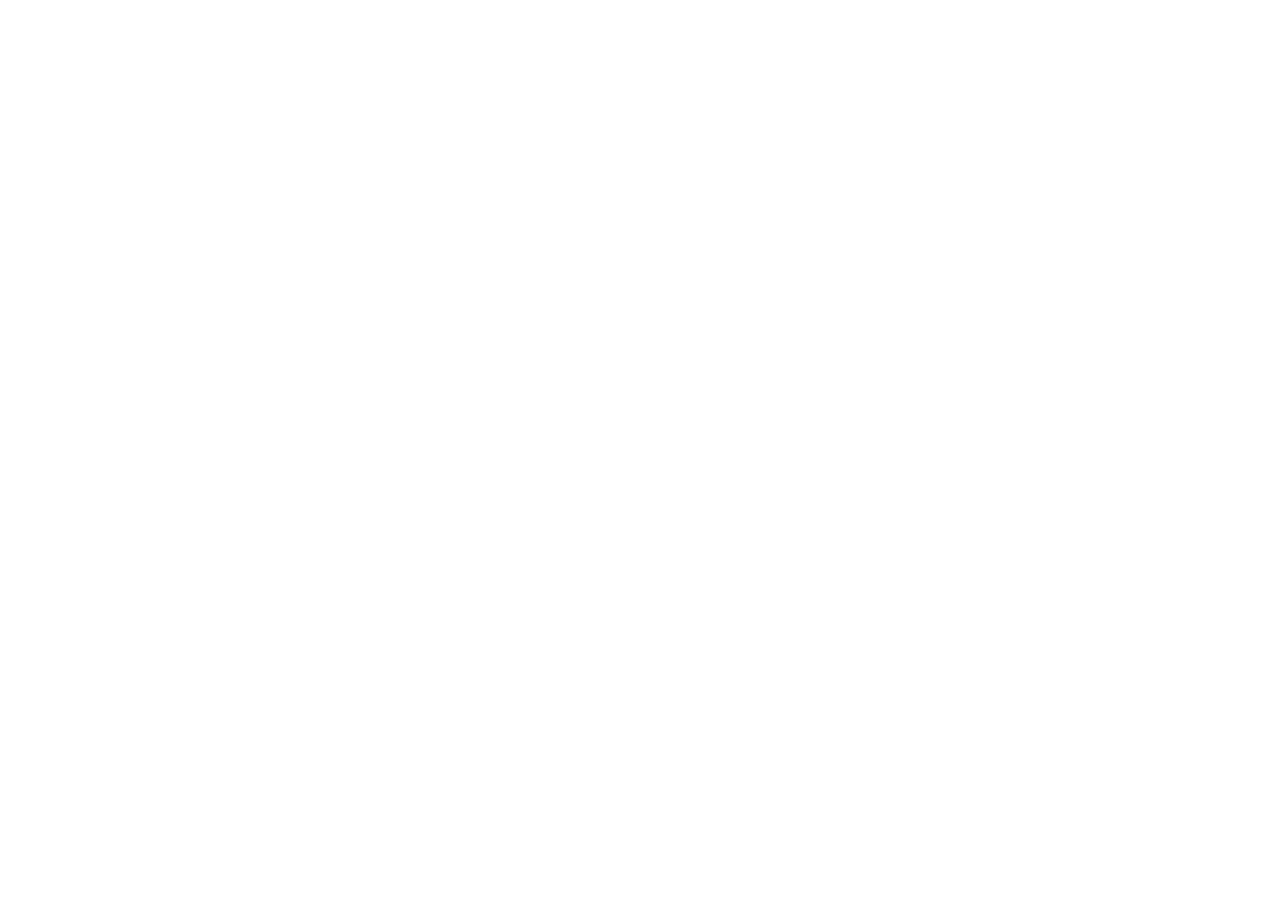
==== commit 06e08505: "22" ====
--- a/index.html
+++ b/index.html
@@ -4,8 +4,8 @@
     <meta charset="UTF-8" />
     <meta name="viewport" content="width=device-width, initial-scale=1.0" />
     <title>hash planet</title>
-    <script type="module" crossorigin src="/assets/index.C0Z2eyt0.js"></script>
-    <link rel="stylesheet" crossorigin href="/assets/index.BY39vmBB.css">
+    <script type="module" crossorigin src="/vortex.github.io/assets/index.CyNl-Jkw.js"></script>
+    <link rel="stylesheet" crossorigin href="/vortex.github.io/assets/index.BY39vmBB.css">
   </head>
   <body>
     <div id="root"></div>
